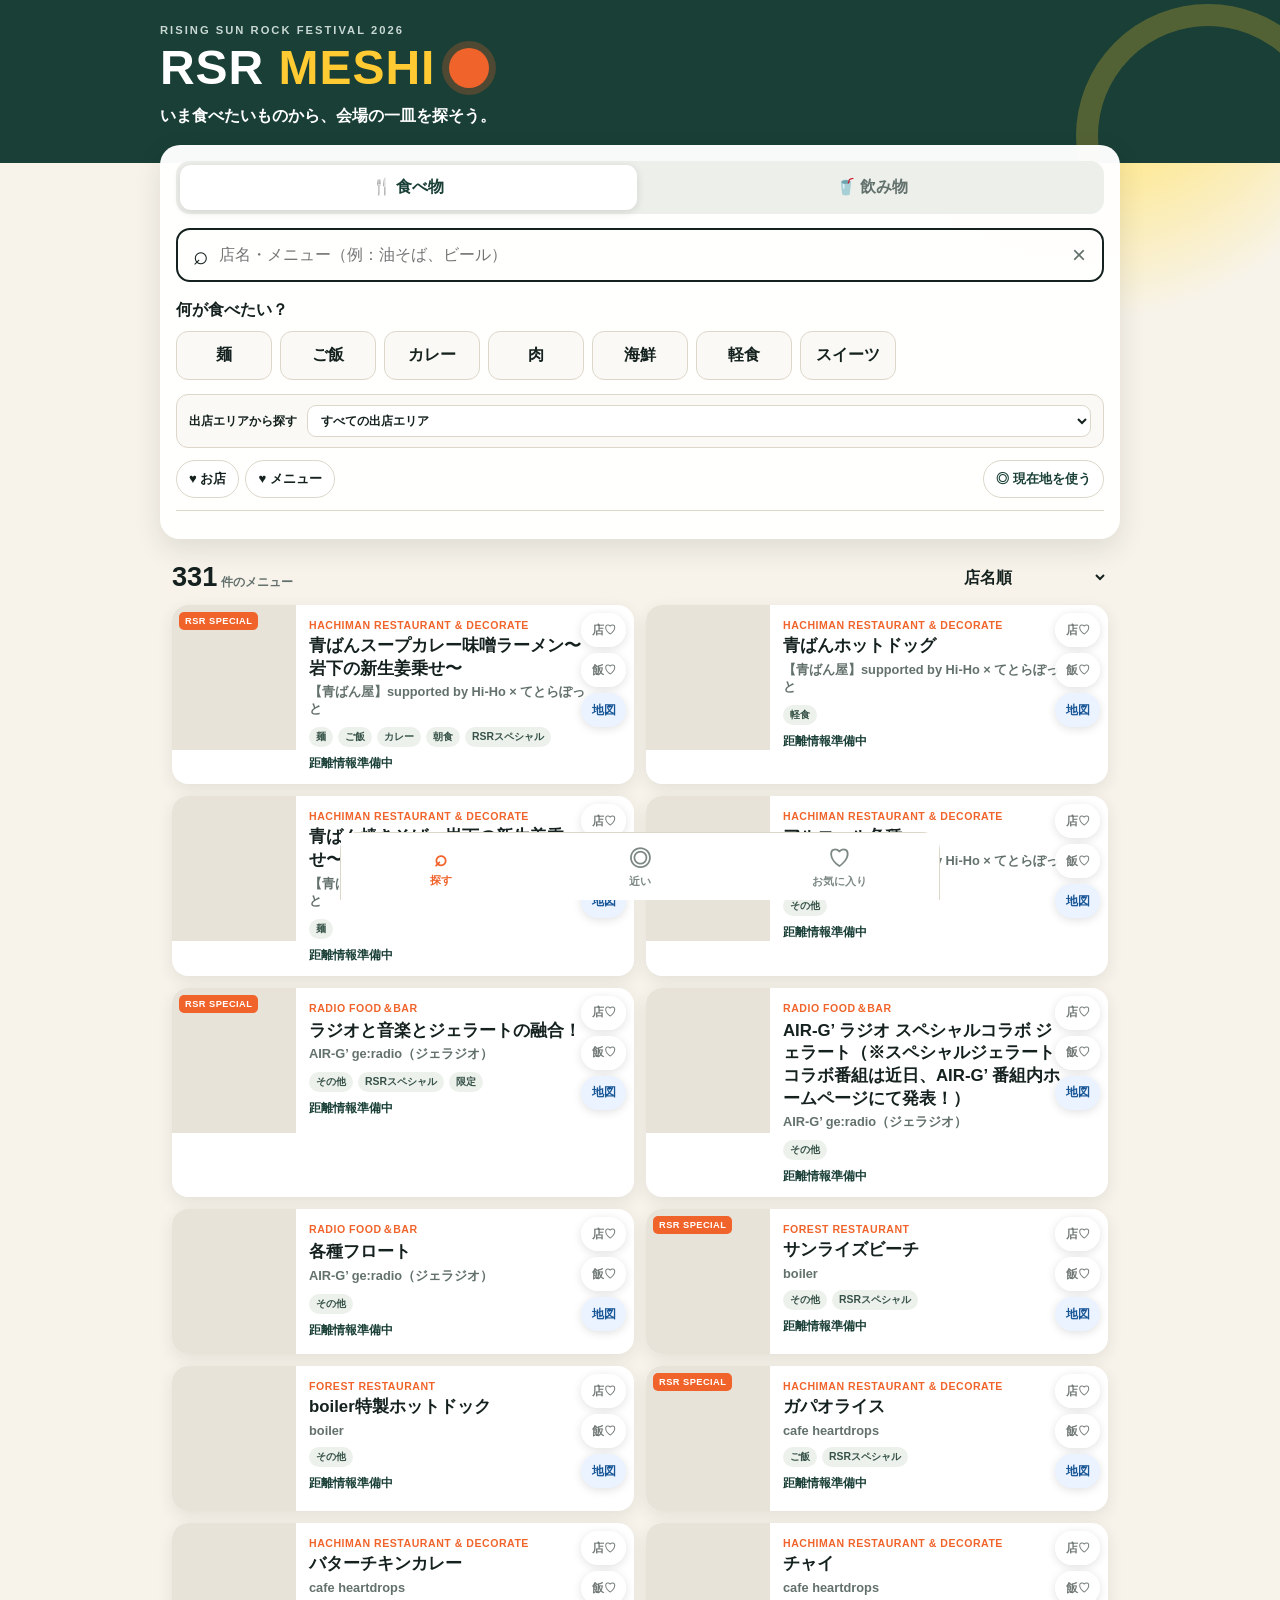
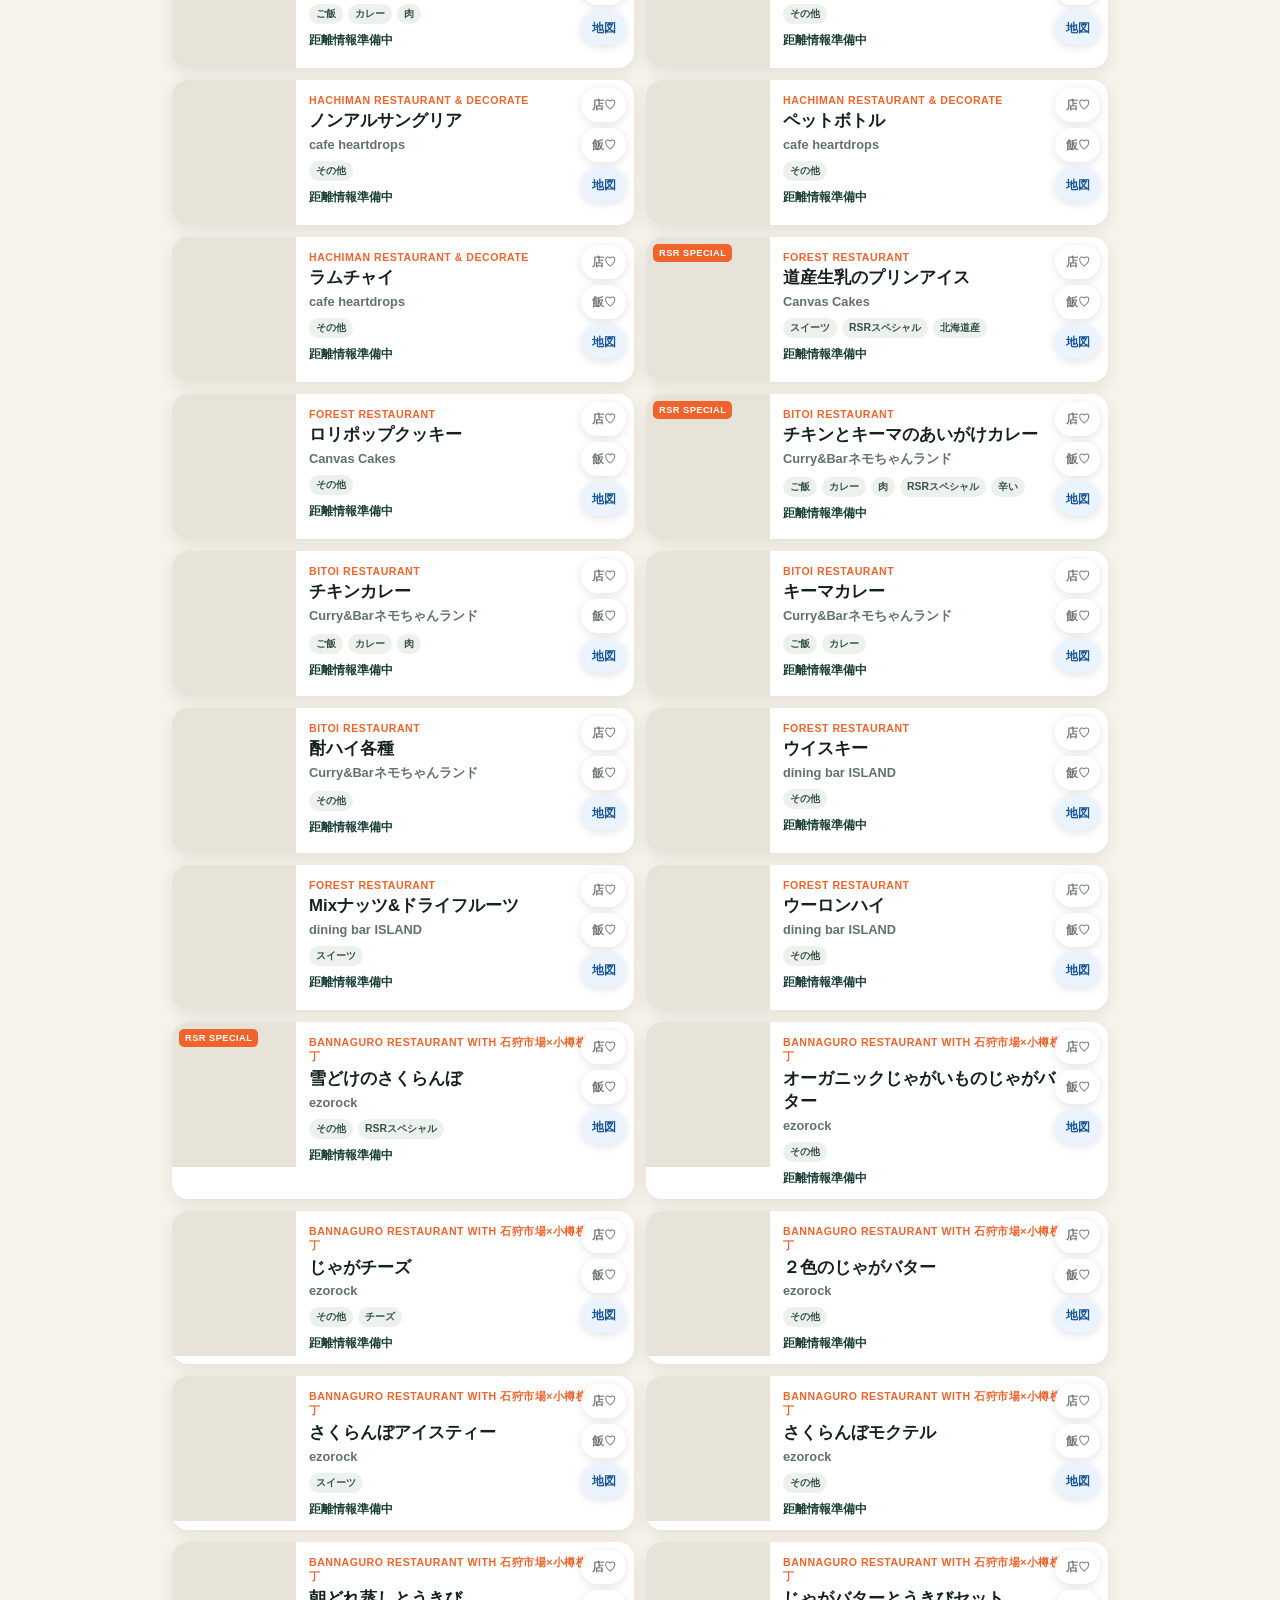
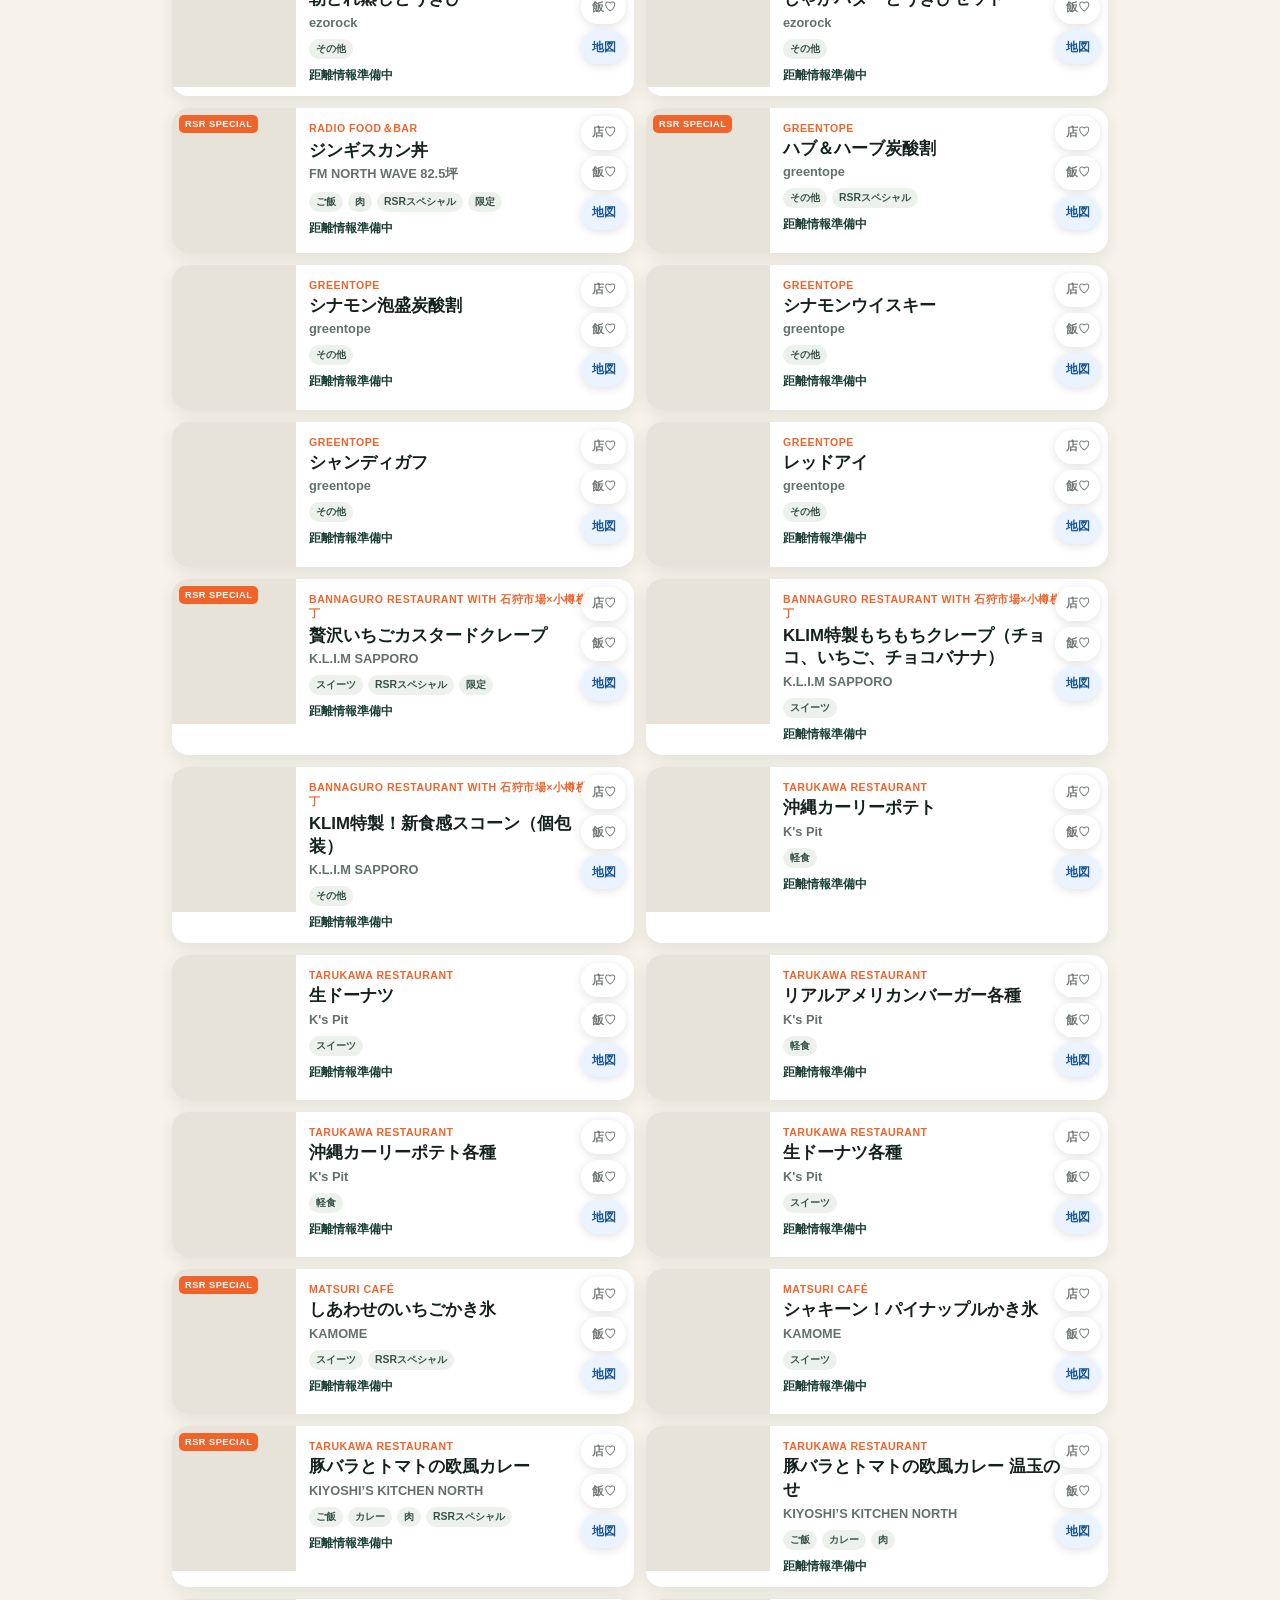
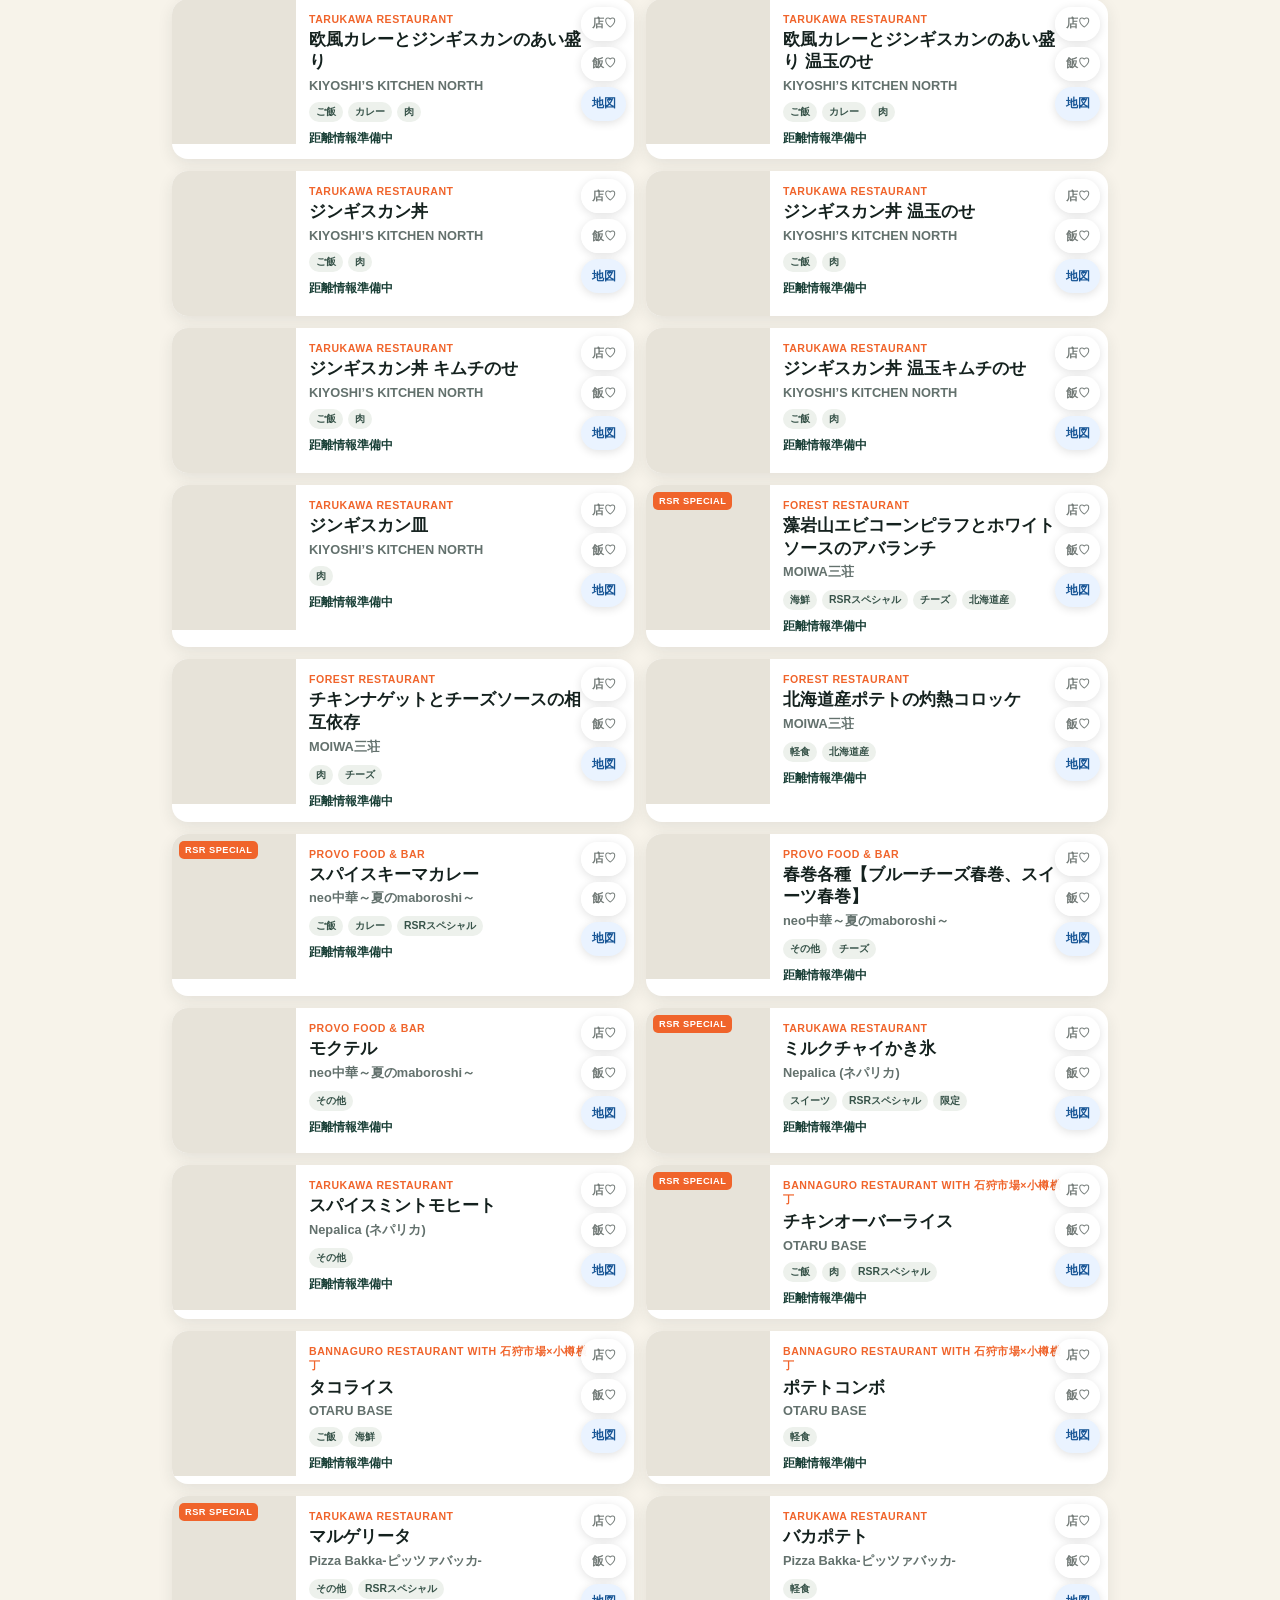
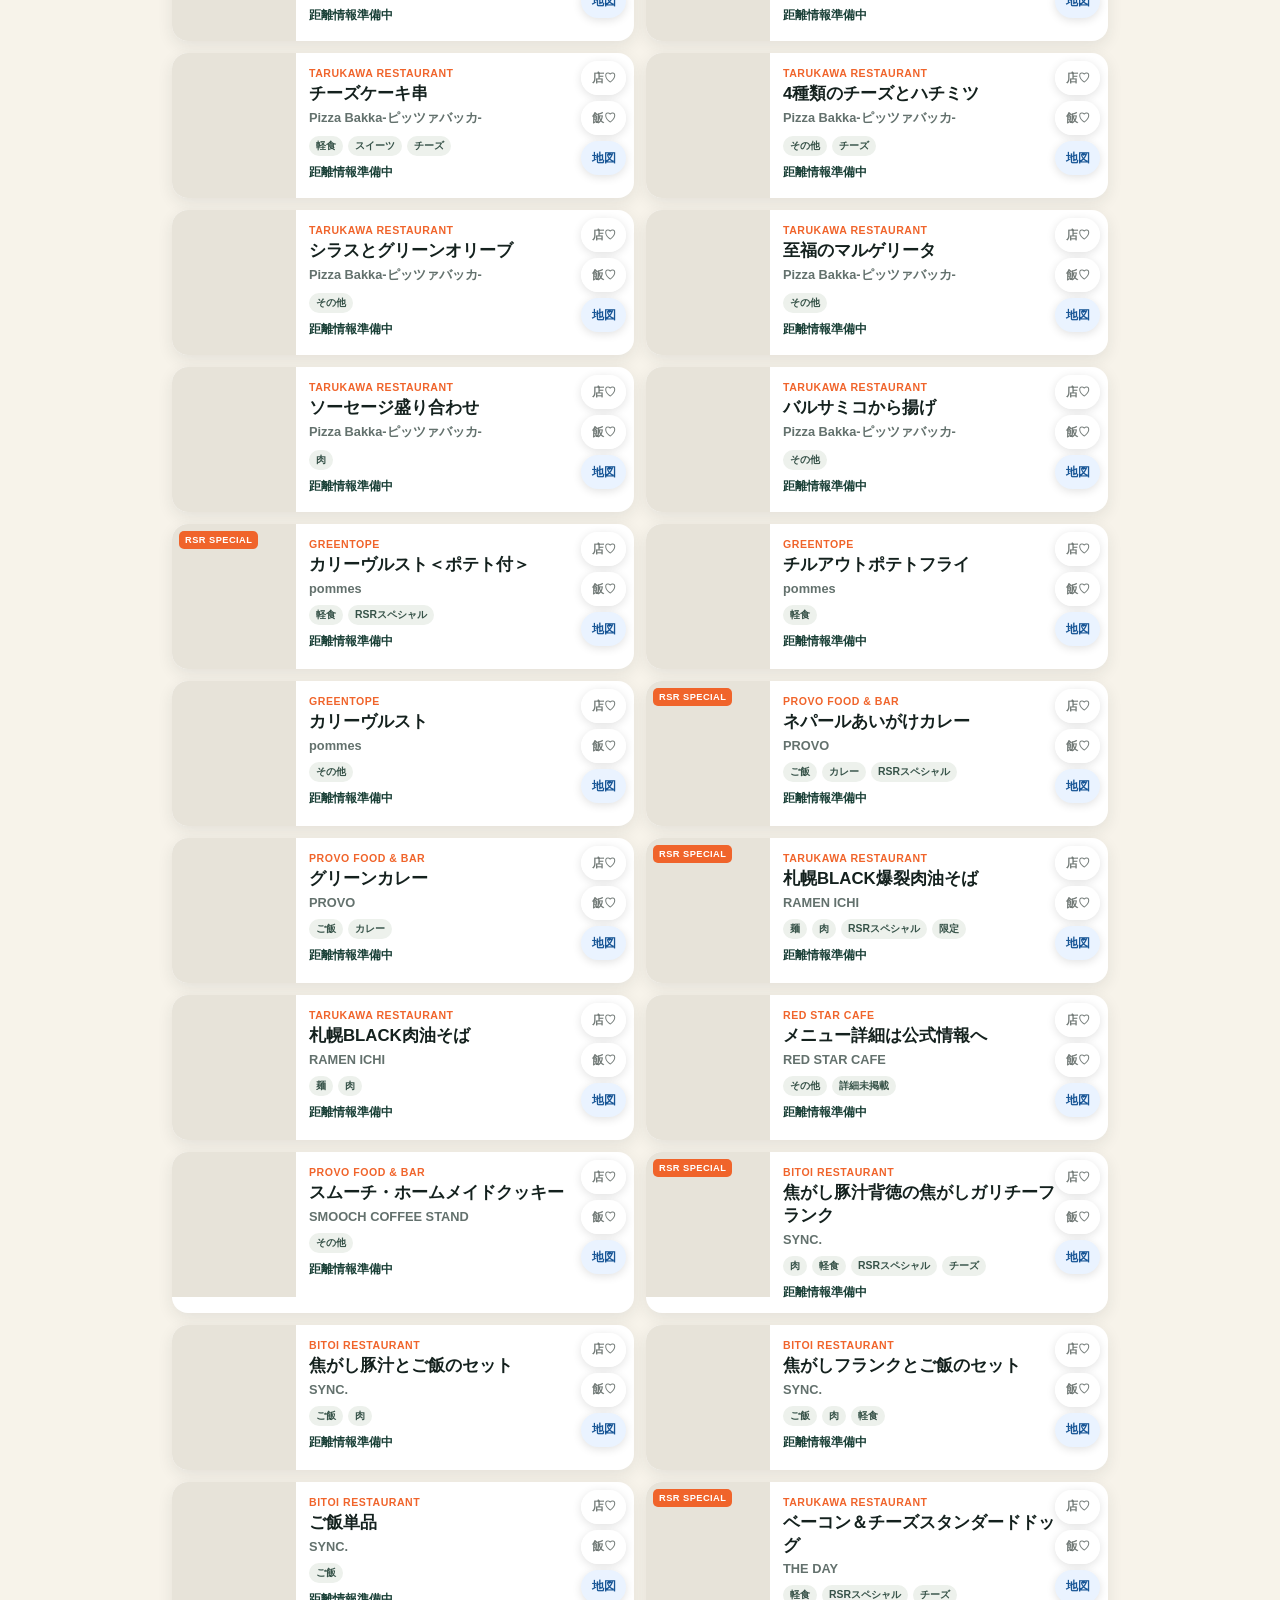
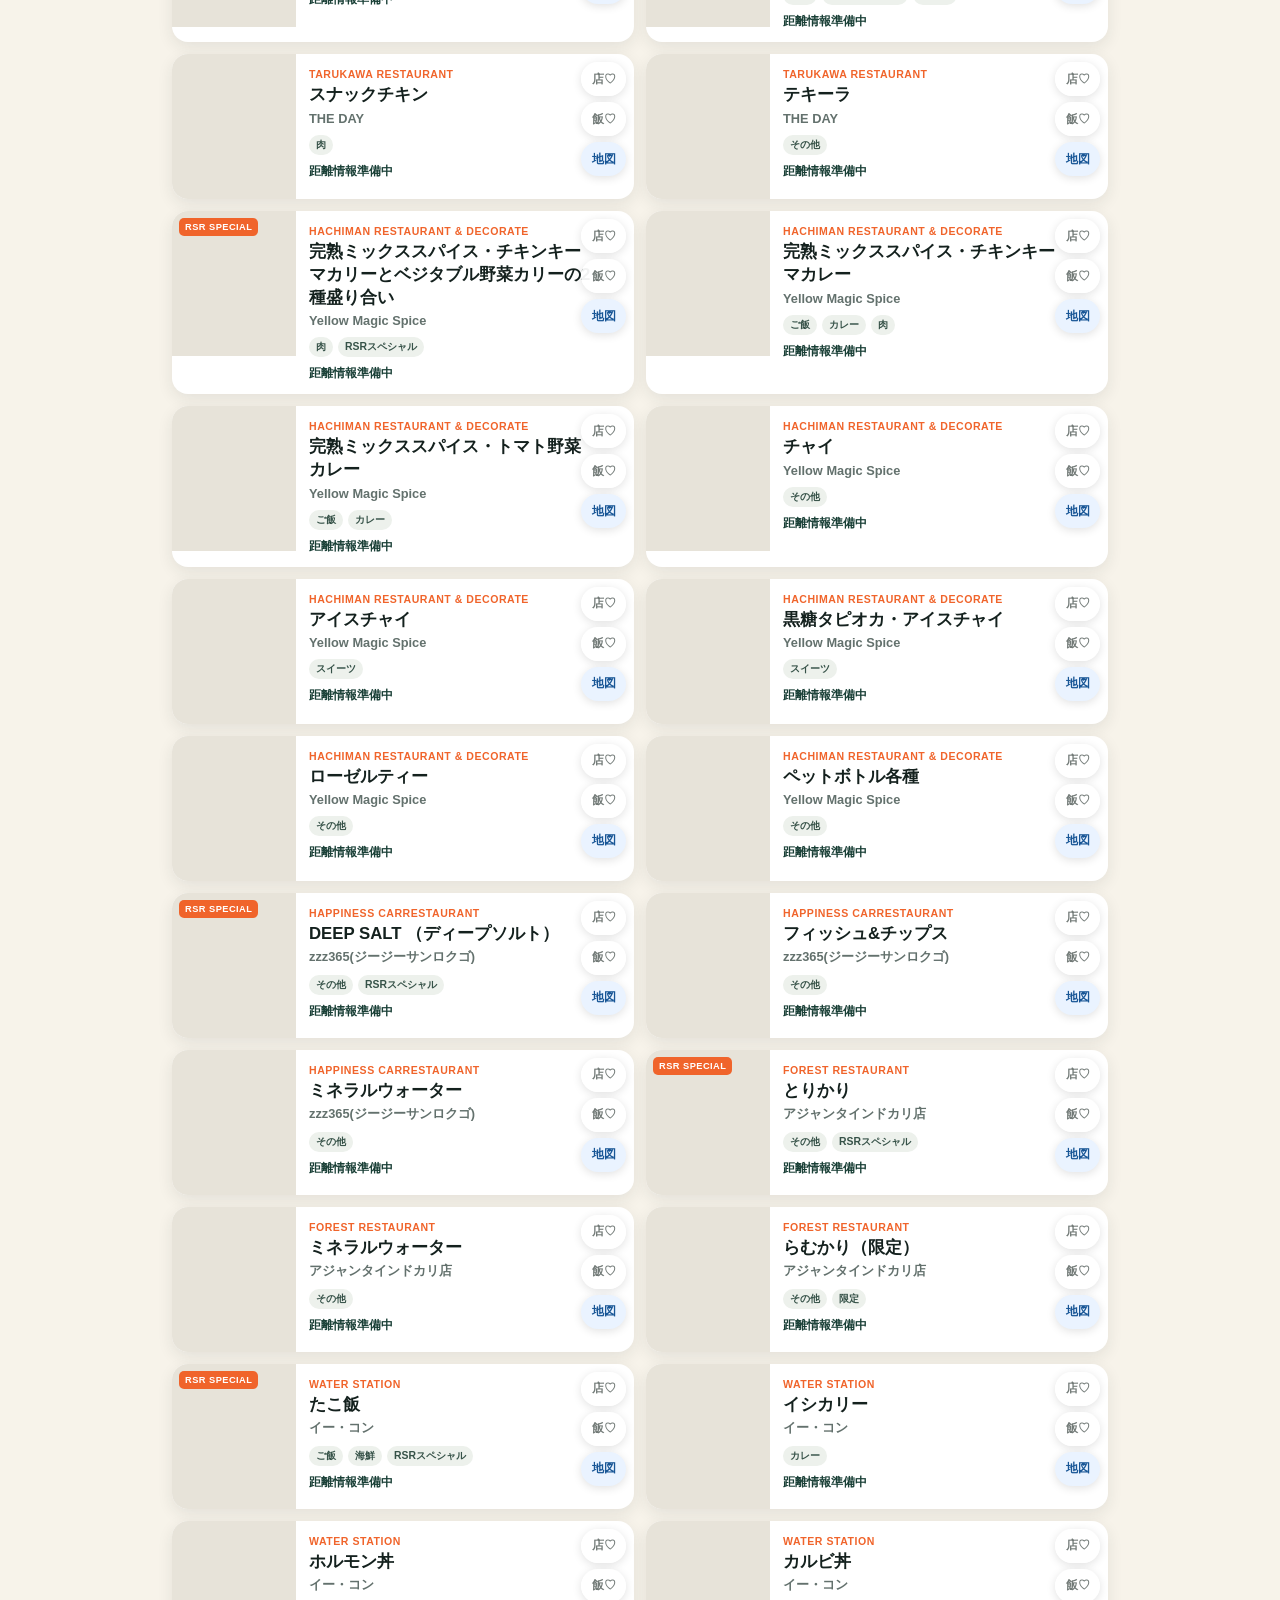
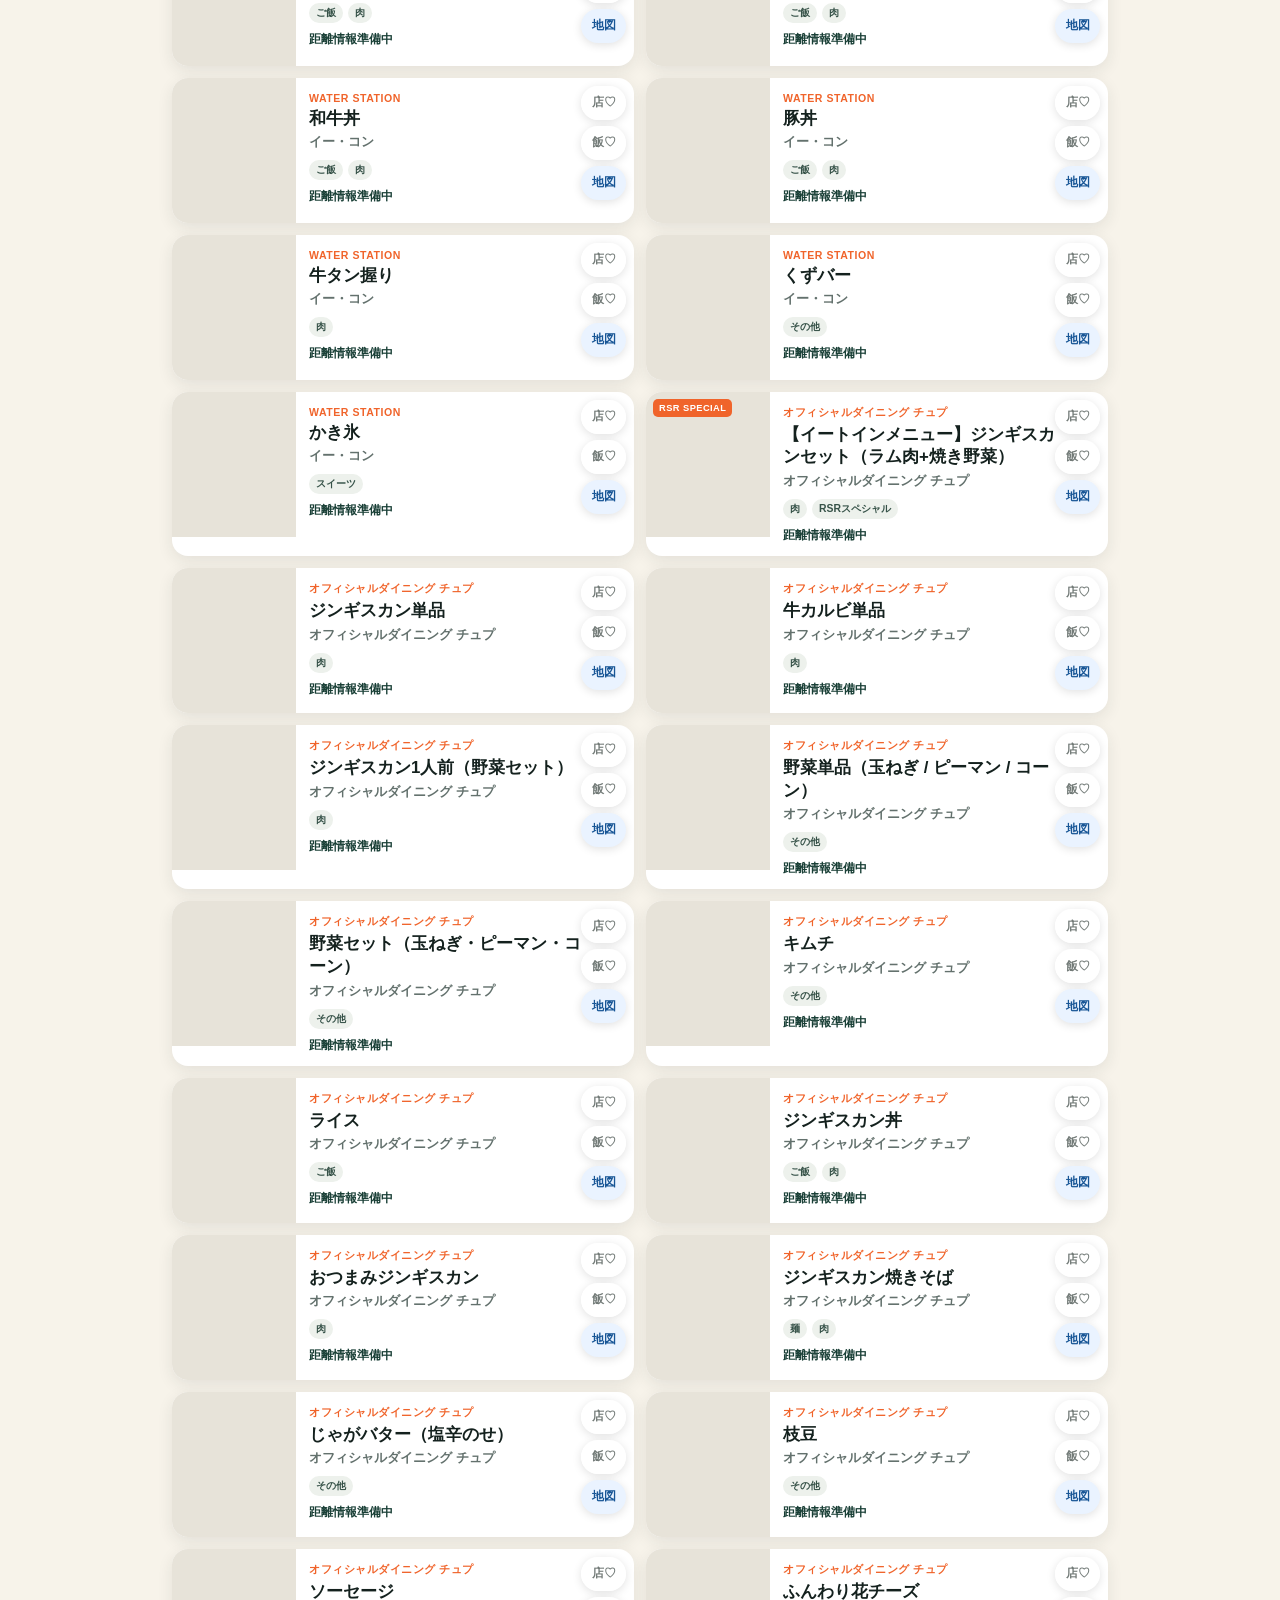
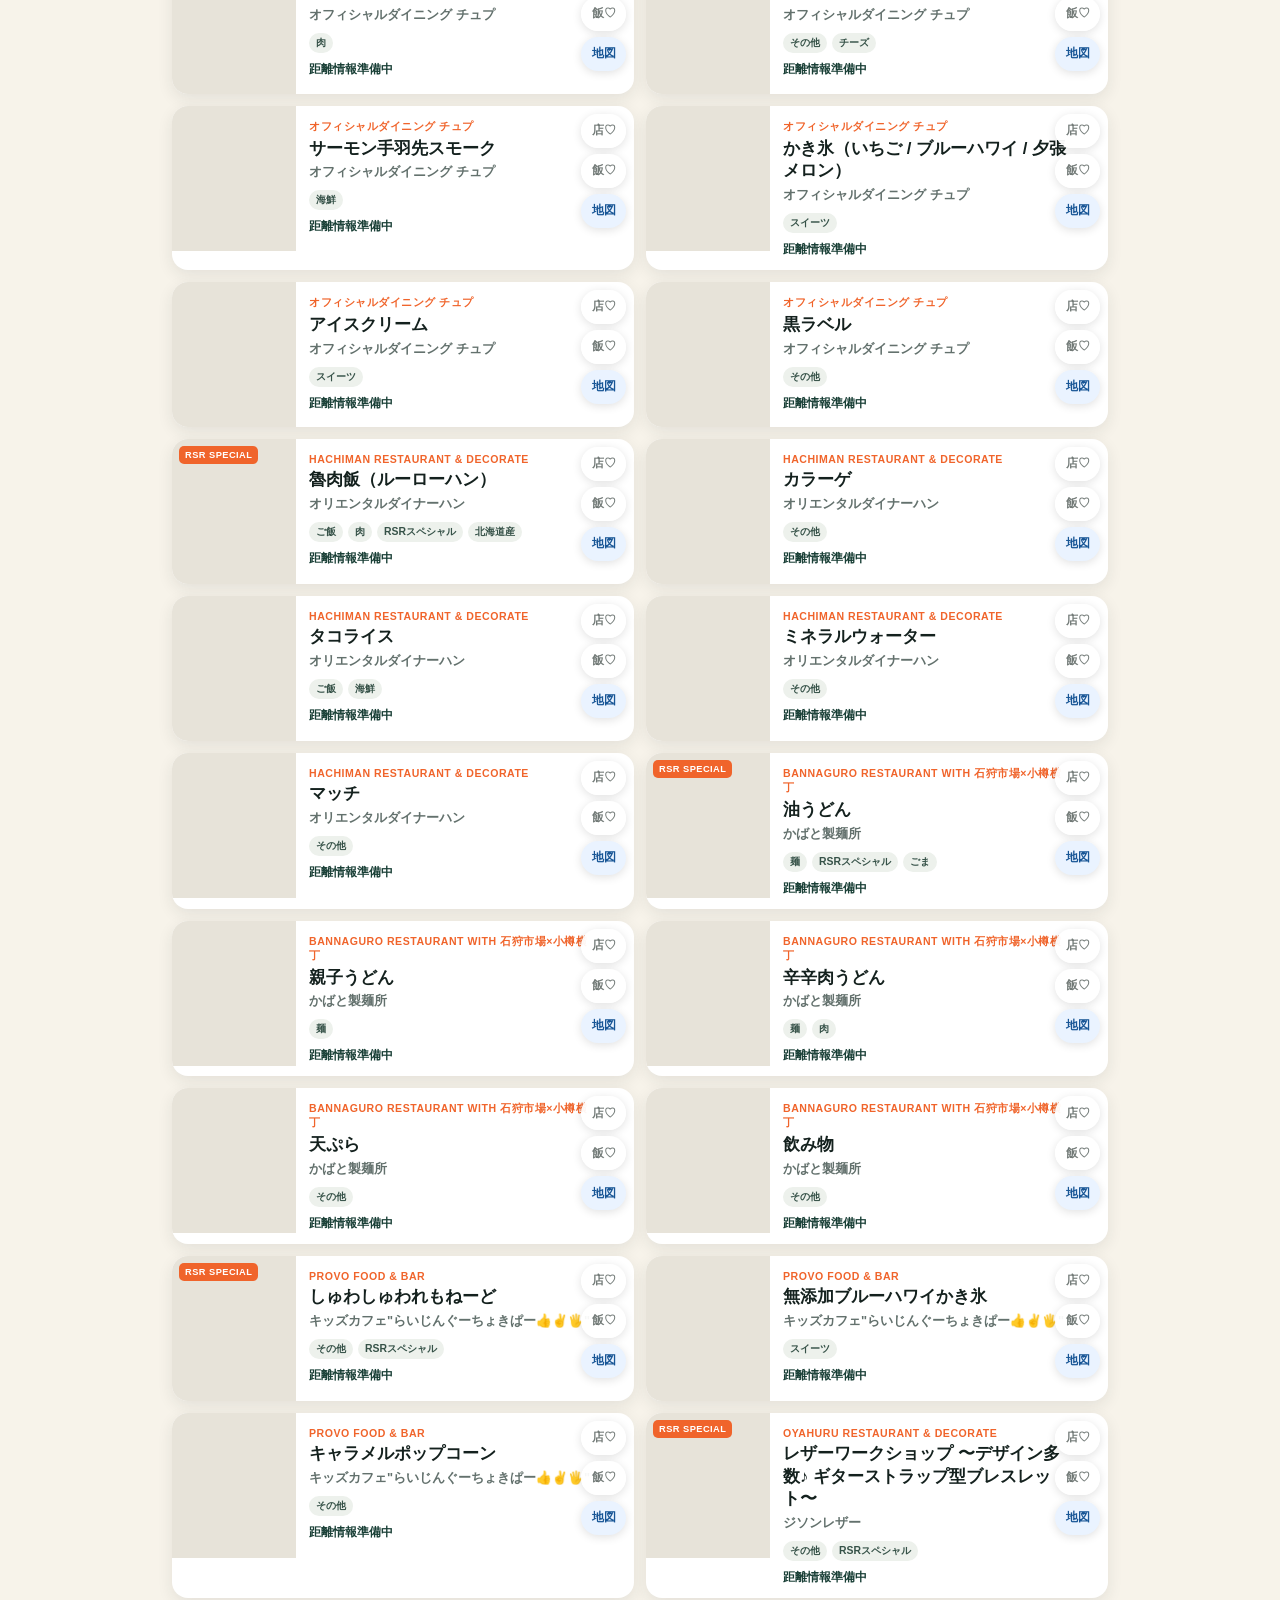
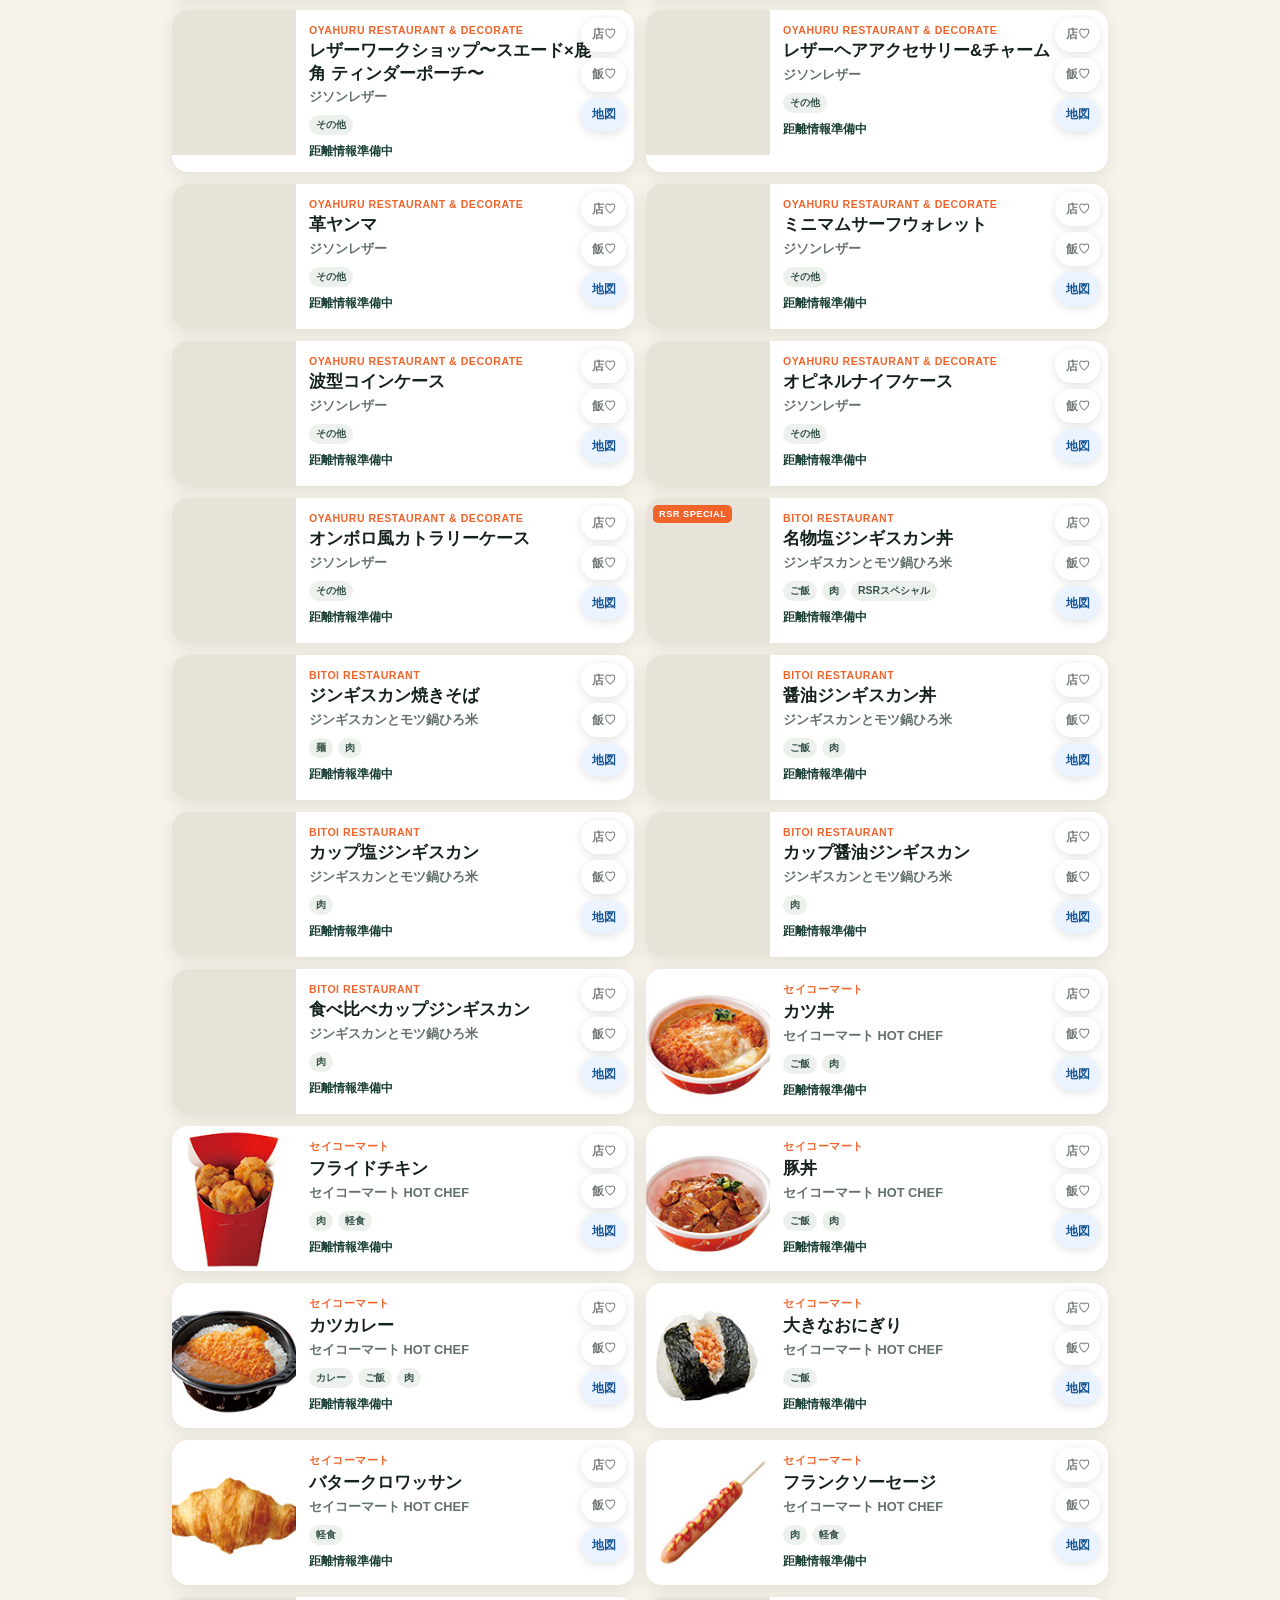
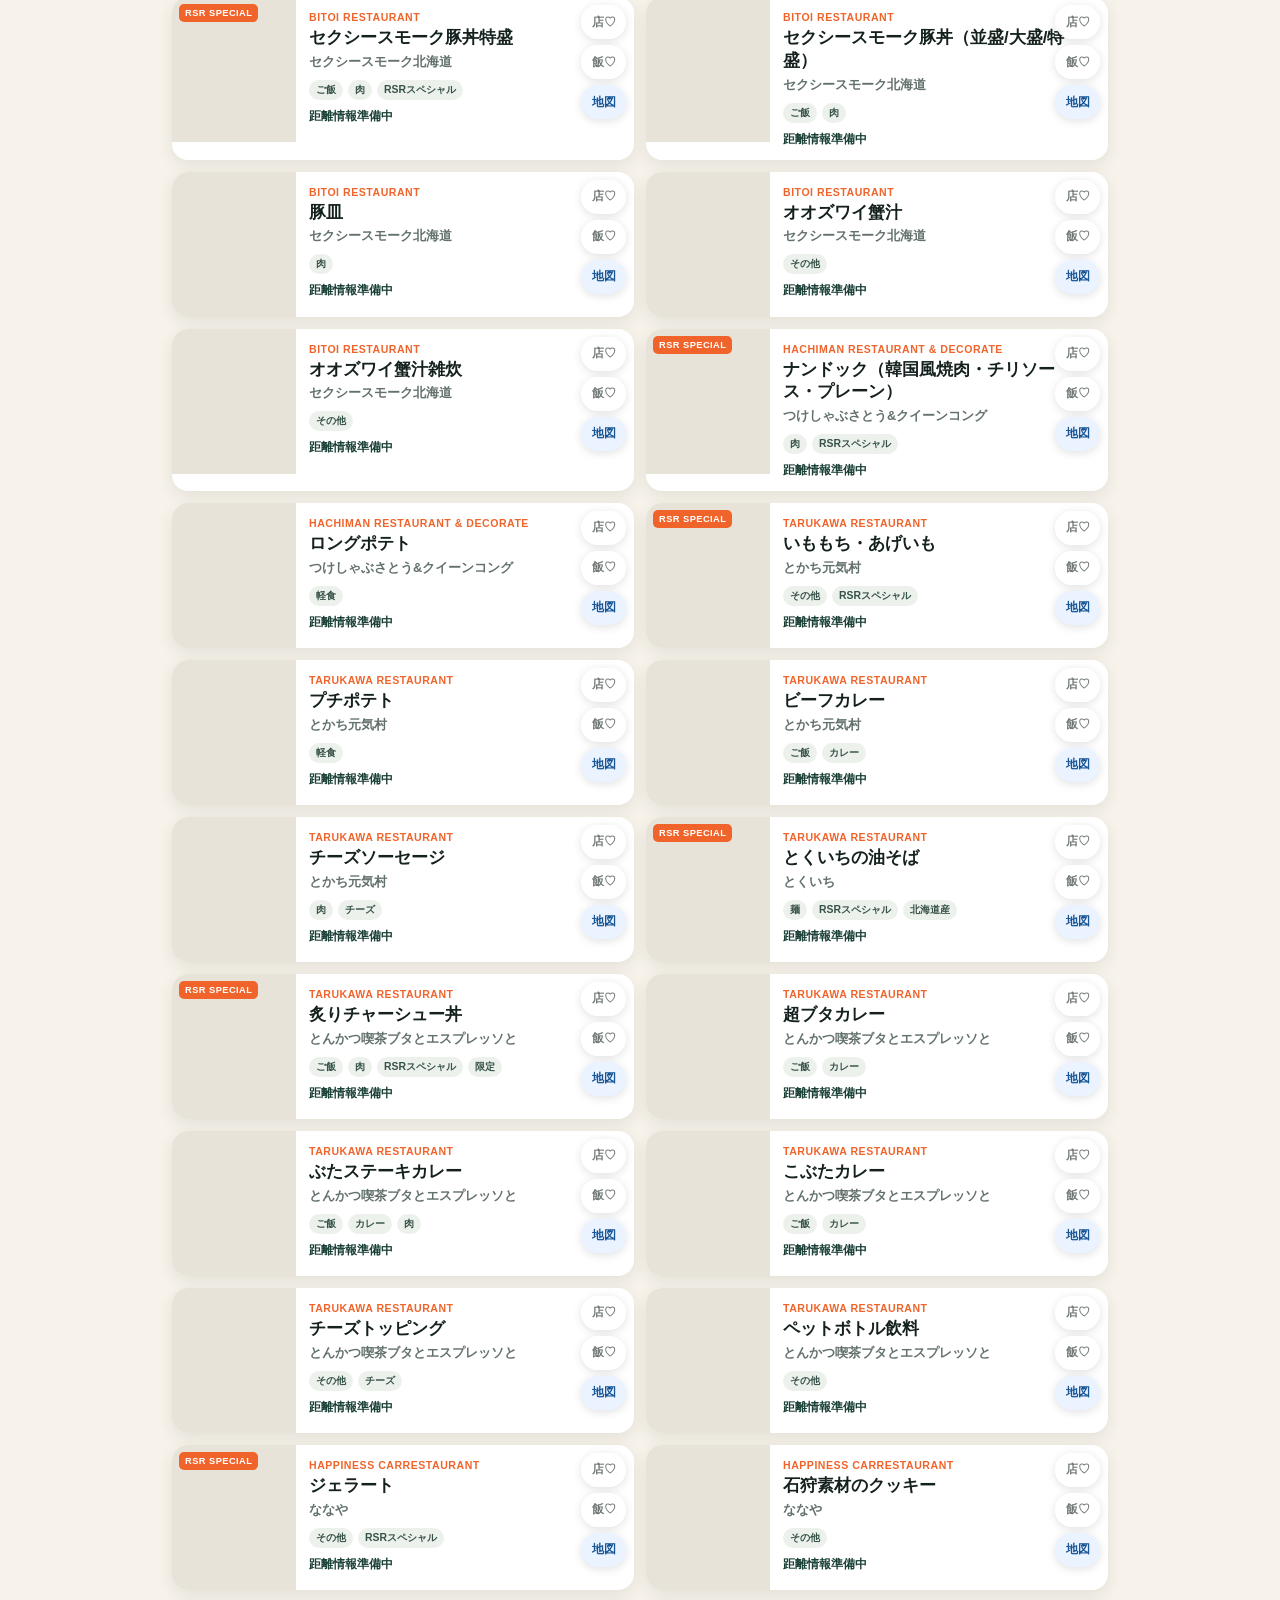
==== index.html @ 1abc82ac "Use Sapporo Classic image for Seicomart beer" ====
<!doctype html>
<html lang="ja">
<head>
  <meta charset="UTF-8">
  <meta name="viewport" content="width=device-width,initial-scale=1,viewport-fit=cover">
  <meta name="theme-color" content="#101c19">
  <meta name="description" content="RSR2026のフェス飯をメニューから素早く探せる非公式検索ツール">
  <title>RSR MESHI 2026｜フェス飯検索</title>
  <link rel="manifest" href="manifest.webmanifest">
  <link rel="preconnect" href="https://rsr.wess.co.jp">
  <link rel="stylesheet" href="assets/leaflet/leaflet.css">
  <link rel="stylesheet" href="styles.css?v=18">
</head>
<body>
  <header class="hero">
    <div class="eyebrow">RISING SUN ROCK FESTIVAL 2026</div>
    <div class="brand-row"><h1>RSR <span>MESHI</span></h1><div class="sun" aria-hidden="true"></div></div>
    <p>いま食べたいものから、会場の一皿を探そう。</p>
  </header>

  <main>
    <section class="search-panel" aria-label="検索条件">
      <div class="kind-tabs" role="tablist" aria-label="メニューの種類"><button id="food-tab" class="selected" type="button" role="tab">🍴 食べ物</button><button id="drink-tab" type="button" role="tab">🥤 飲み物</button></div>
      <label class="search-box">
        <span aria-hidden="true">⌕</span>
        <input id="search" type="search" aria-label="店名・メニューを検索" placeholder="店名・メニュー（例：油そば、ビール）" autocomplete="off">
        <button id="clear-search" class="icon-button" type="button" aria-label="検索語を消す">×</button>
      </label>
      <h2>何が食べたい？</h2>
      <div id="categories" class="category-grid" aria-label="カテゴリー"></div>
      <label class="area-filter"><span>出店エリアから探す</span><select id="area-filter" aria-label="出店エリア"><option value="">すべての出店エリア</option></select></label>
      <div class="filter-row">
        <div class="favorite-filters">
          <label class="switch"><input id="shop-favorites-only" type="checkbox"><span>♥ お店</span></label>
          <label class="switch"><input id="menu-favorites-only" type="checkbox"><span>♥ メニュー</span></label>
        </div>
        <button id="locate" class="secondary" type="button">◎ 現在地を使う</button>
      </div>
      <div id="nearest-area" class="nearest-area" hidden><div><small>現在地から一番近い出店エリア</small><b id="nearest-area-name"></b><span id="nearest-area-distance"></span></div><button id="select-nearest-area" type="button">このエリアのお店を見る</button></div>
      <div id="subfilters" class="subfilters" hidden></div>
    </section>

    <section class="results" aria-live="polite">
      <div class="results-head">
        <div><span id="result-count">—</span><small> 件のメニュー</small></div>
        <select id="sort" aria-label="並び順"><option value="name">店名順</option><option value="distance">現在地から近い順</option></select>
      </div>
      <div id="status" class="status">データを読み込んでいます…</div>
      <div id="cards" class="cards"></div>
    </section>
  </main>

  <nav class="bottom-nav" aria-label="メインナビゲーション">
    <button data-action="search" class="active"><b>⌕</b><span>探す</span></button>
    <button data-action="near"><b>◎</b><span>近い</span></button>
    <button data-action="favorites"><b>♡</b><span>お気に入り</span></button>
  </nav>

  <dialog id="detail"><div id="detail-content"></div></dialog>
  <dialog id="map-dialog" class="map-dialog">
    <button class="map-close" type="button" aria-label="地図を閉じる">×</button>
    <div class="map-heading"><b id="map-shop-name"></b><span id="map-area-name"></span></div>
    <div id="shop-map" aria-label="店舗と現在地の地図"></div>
    <div class="map-legend"><span><i class="place-dot"></i>出店エリア</span><span><i class="you-dot"></i>現在地</span><span><i class="route-dot"></i>最短経路</span></div>
    <button id="map-locate" class="map-locate" type="button">◎ 現在地も表示</button>
    <button id="map-route" class="map-route" type="button" hidden>↗ 黄色い通路で最短経路を表示</button><div id="route-status" class="route-status" hidden></div>
    <p>経路は公式会場図の黄色い通路を画像解析した概算です。GPS誤差があります。現地の案内、規制、混雑、通行止めを優先してください。</p>
  </dialog>
  <template id="card-template">
    <article class="card">
      <button class="card-main" type="button">
        <div class="photo-wrap"><img class="photo" alt="" loading="lazy"><span class="special">RSR SPECIAL</span></div>
        <div class="card-body"><div class="area"></div><h3 class="menu-name"></h3><div class="shop-name"></div><div class="chips"></div><div class="distance"></div></div>
      </button>
      <div class="card-favorites">
        <button class="shop-favorite" type="button" aria-label="お店をお気に入りに追加">店♡</button>
        <button class="menu-favorite" type="button" aria-label="メニューをお気に入りに追加">飯♡</button>
        <button class="map-direct" type="button" aria-label="お店の場所を地図で見る">地図</button>
      </div>
    </article>
  </template>
  <script src="assets/leaflet/leaflet.js"></script>
  <script src="app.js?v=18" defer></script>
</body>
</html>
---- assets/leaflet/leaflet.css ----
/* required styles */

.leaflet-pane,
.leaflet-tile,
.leaflet-marker-icon,
.leaflet-marker-shadow,
.leaflet-tile-container,
.leaflet-pane > svg,
.leaflet-pane > canvas,
.leaflet-zoom-box,
.leaflet-image-layer,
.leaflet-layer {
	position: absolute;
	left: 0;
	top: 0;
	}
.leaflet-container {
	overflow: hidden;
	}
.leaflet-tile,
.leaflet-marker-icon,
.leaflet-marker-shadow {
	-webkit-user-select: none;
	   -moz-user-select: none;
	        user-select: none;
	  -webkit-user-drag: none;
	}
/* Prevents IE11 from highlighting tiles in blue */
.leaflet-tile::selection {
	background: transparent;
}
/* Safari renders non-retina tile on retina better with this, but Chrome is worse */
.leaflet-safari .leaflet-tile {
	image-rendering: -webkit-optimize-contrast;
	}
/* hack that prevents hw layers "stretching" when loading new tiles */
.leaflet-safari .leaflet-tile-container {
	width: 1600px;
	height: 1600px;
	-webkit-transform-origin: 0 0;
	}
.leaflet-marker-icon,
.leaflet-marker-shadow {
	display: block;
	}
/* .leaflet-container svg: reset svg max-width decleration shipped in Joomla! (joomla.org) 3.x */
/* .leaflet-container img: map is broken in FF if you have max-width: 100% on tiles */
.leaflet-container .leaflet-overlay-pane svg {
	max-width: none !important;
	max-height: none !important;
	}
.leaflet-container .leaflet-marker-pane img,
.leaflet-container .leaflet-shadow-pane img,
.leaflet-container .leaflet-tile-pane img,
.leaflet-container img.leaflet-image-layer,
.leaflet-container .leaflet-tile {
	max-width: none !important;
	max-height: none !important;
	width: auto;
	padding: 0;
	}

.leaflet-container img.leaflet-tile {
	/* See: https://bugs.chromium.org/p/chromium/issues/detail?id=600120 */
	mix-blend-mode: plus-lighter;
}

.leaflet-container.leaflet-touch-zoom {
	-ms-touch-action: pan-x pan-y;
	touch-action: pan-x pan-y;
	}
.leaflet-container.leaflet-touch-drag {
	-ms-touch-action: pinch-zoom;
	/* Fallback for FF which doesn't support pinch-zoom */
	touch-action: none;
	touch-action: pinch-zoom;
}
.leaflet-container.leaflet-touch-drag.leaflet-touch-zoom {
	-ms-touch-action: none;
	touch-action: none;
}
.leaflet-container {
	-webkit-tap-highlight-color: transparent;
}
.leaflet-container a {
	-webkit-tap-highlight-color: rgba(51, 181, 229, 0.4);
}
.leaflet-tile {
	filter: inherit;
	visibility: hidden;
	}
.leaflet-tile-loaded {
	visibility: inherit;
	}
.leaflet-zoom-box {
	width: 0;
	height: 0;
	-moz-box-sizing: border-box;
	     box-sizing: border-box;
	z-index: 800;
	}
/* workaround for https://bugzilla.mozilla.org/show_bug.cgi?id=888319 */
.leaflet-overlay-pane svg {
	-moz-user-select: none;
	}

.leaflet-pane         { z-index: 400; }

.leaflet-tile-pane    { z-index: 200; }
.leaflet-overlay-pane { z-index: 400; }
.leaflet-shadow-pane  { z-index: 500; }
.leaflet-marker-pane  { z-index: 600; }
.leaflet-tooltip-pane   { z-index: 650; }
.leaflet-popup-pane   { z-index: 700; }

.leaflet-map-pane canvas { z-index: 100; }
.leaflet-map-pane svg    { z-index: 200; }

.leaflet-vml-shape {
	width: 1px;
	height: 1px;
	}
.lvml {
	behavior: url(#default#VML);
	display: inline-block;
	position: absolute;
	}


/* control positioning */

.leaflet-control {
	position: relative;
	z-index: 800;
	pointer-events: visiblePainted; /* IE 9-10 doesn't have auto */
	pointer-events: auto;
	}
.leaflet-top,
.leaflet-bottom {
	position: absolute;
	z-index: 1000;
	pointer-events: none;
	}
.leaflet-top {
	top: 0;
	}
.leaflet-right {
	right: 0;
	}
.leaflet-bottom {
	bottom: 0;
	}
.leaflet-left {
	left: 0;
	}
.leaflet-control {
	float: left;
	clear: both;
	}
.leaflet-right .leaflet-control {
	float: right;
	}
.leaflet-top .leaflet-control {
	margin-top: 10px;
	}
.leaflet-bottom .leaflet-control {
	margin-bottom: 10px;
	}
.leaflet-left .leaflet-control {
	margin-left: 10px;
	}
.leaflet-right .leaflet-control {
	margin-right: 10px;
	}


/* zoom and fade animations */

.leaflet-fade-anim .leaflet-popup {
	opacity: 0;
	-webkit-transition: opacity 0.2s linear;
	   -moz-transition: opacity 0.2s linear;
	        transition: opacity 0.2s linear;
	}
.leaflet-fade-anim .leaflet-map-pane .leaflet-popup {
	opacity: 1;
	}
.leaflet-zoom-animated {
	-webkit-transform-origin: 0 0;
	    -ms-transform-origin: 0 0;
	        transform-origin: 0 0;
	}
svg.leaflet-zoom-animated {
	will-change: transform;
}

.leaflet-zoom-anim .leaflet-zoom-animated {
	-webkit-transition: -webkit-transform 0.25s cubic-bezier(0,0,0.25,1);
	   -moz-transition:    -moz-transform 0.25s cubic-bezier(0,0,0.25,1);
	        transition:         transform 0.25s cubic-bezier(0,0,0.25,1);
	}
.leaflet-zoom-anim .leaflet-tile,
.leaflet-pan-anim .leaflet-tile {
	-webkit-transition: none;
	   -moz-transition: none;
	        transition: none;
	}

.leaflet-zoom-anim .leaflet-zoom-hide {
	visibility: hidden;
	}


/* cursors */

.leaflet-interactive {
	cursor: pointer;
	}
.leaflet-grab {
	cursor: -webkit-grab;
	cursor:    -moz-grab;
	cursor:         grab;
	}
.leaflet-crosshair,
.leaflet-crosshair .leaflet-interactive {
	cursor: crosshair;
	}
.leaflet-popup-pane,
.leaflet-control {
	cursor: auto;
	}
.leaflet-dragging .leaflet-grab,
.leaflet-dragging .leaflet-grab .leaflet-interactive,
.leaflet-dragging .leaflet-marker-draggable {
	cursor: move;
	cursor: -webkit-grabbing;
	cursor:    -moz-grabbing;
	cursor:         grabbing;
	}

/* marker & overlays interactivity */
.leaflet-marker-icon,
.leaflet-marker-shadow,
.leaflet-image-layer,
.leaflet-pane > svg path,
.leaflet-tile-container {
	pointer-events: none;
	}

.leaflet-marker-icon.leaflet-interactive,
.leaflet-image-layer.leaflet-interactive,
.leaflet-pane > svg path.leaflet-interactive,
svg.leaflet-image-layer.leaflet-interactive path {
	pointer-events: visiblePainted; /* IE 9-10 doesn't have auto */
	pointer-events: auto;
	}

/* visual tweaks */

.leaflet-container {
	background: #ddd;
	outline-offset: 1px;
	}
.leaflet-container a {
	color: #0078A8;
	}
.leaflet-zoom-box {
	border: 2px dotted #38f;
	background: rgba(255,255,255,0.5);
	}


/* general typography */
.leaflet-container {
	font-family: "Helvetica Neue", Arial, Helvetica, sans-serif;
	font-size: 12px;
	font-size: 0.75rem;
	line-height: 1.5;
	}


/* general toolbar styles */

.leaflet-bar {
	box-shadow: 0 1px 5px rgba(0,0,0,0.65);
	border-radius: 4px;
	}
.leaflet-bar a {
	background-color: #fff;
	border-bottom: 1px solid #ccc;
	width: 26px;
	height: 26px;
	line-height: 26px;
	display: block;
	text-align: center;
	text-decoration: none;
	color: black;
	}
.leaflet-bar a,
.leaflet-control-layers-toggle {
	background-position: 50% 50%;
	background-repeat: no-repeat;
	display: block;
	}
.leaflet-bar a:hover,
.leaflet-bar a:focus {
	background-color: #f4f4f4;
	}
.leaflet-bar a:first-child {
	border-top-left-radius: 4px;
	border-top-right-radius: 4px;
	}
.leaflet-bar a:last-child {
	border-bottom-left-radius: 4px;
	border-bottom-right-radius: 4px;
	border-bottom: none;
	}
.leaflet-bar a.leaflet-disabled {
	cursor: default;
	background-color: #f4f4f4;
	color: #bbb;
	}

.leaflet-touch .leaflet-bar a {
	width: 30px;
	height: 30px;
	line-height: 30px;
	}
.leaflet-touch .leaflet-bar a:first-child {
	border-top-left-radius: 2px;
	border-top-right-radius: 2px;
	}
.leaflet-touch .leaflet-bar a:last-child {
	border-bottom-left-radius: 2px;
	border-bottom-right-radius: 2px;
	}

/* zoom control */

.leaflet-control-zoom-in,
.leaflet-control-zoom-out {
	font: bold 18px 'Lucida Console', Monaco, monospace;
	text-indent: 1px;
	}

.leaflet-touch .leaflet-control-zoom-in, .leaflet-touch .leaflet-control-zoom-out  {
	font-size: 22px;
	}


/* layers control */

.leaflet-control-layers {
	box-shadow: 0 1px 5px rgba(0,0,0,0.4);
	background: #fff;
	border-radius: 5px;
	}
.leaflet-control-layers-toggle {
	background-image: url(images/layers.png);
	width: 36px;
	height: 36px;
	}
.leaflet-retina .leaflet-control-layers-toggle {
	background-image: url(images/layers-2x.png);
	background-size: 26px 26px;
	}
.leaflet-touch .leaflet-control-layers-toggle {
	width: 44px;
	height: 44px;
	}
.leaflet-control-layers .leaflet-control-layers-list,
.leaflet-control-layers-expanded .leaflet-control-layers-toggle {
	display: none;
	}
.leaflet-control-layers-expanded .leaflet-control-layers-list {
	display: block;
	position: relative;
	}
.leaflet-control-layers-expanded {
	padding: 6px 10px 6px 6px;
	color: #333;
	background: #fff;
	}
.leaflet-control-layers-scrollbar {
	overflow-y: scroll;
	overflow-x: hidden;
	padding-right: 5px;
	}
.leaflet-control-layers-selector {
	margin-top: 2px;
	position: relative;
	top: 1px;
	}
.leaflet-control-layers label {
	display: block;
	font-size: 13px;
	font-size: 1.08333em;
	}
.leaflet-control-layers-separator {
	height: 0;
	border-top: 1px solid #ddd;
	margin: 5px -10px 5px -6px;
	}

/* Default icon URLs */
.leaflet-default-icon-path { /* used only in path-guessing heuristic, see L.Icon.Default */
	background-image: url(images/marker-icon.png);
	}


/* attribution and scale controls */

.leaflet-container .leaflet-control-attribution {
	background: #fff;
	background: rgba(255, 255, 255, 0.8);
	margin: 0;
	}
.leaflet-control-attribution,
.leaflet-control-scale-line {
	padding: 0 5px;
	color: #333;
	line-height: 1.4;
	}
.leaflet-control-attribution a {
	text-decoration: none;
	}
.leaflet-control-attribution a:hover,
.leaflet-control-attribution a:focus {
	text-decoration: underline;
	}
.leaflet-attribution-flag {
	display: inline !important;
	vertical-align: baseline !important;
	width: 1em;
	height: 0.6669em;
	}
.leaflet-left .leaflet-control-scale {
	margin-left: 5px;
	}
.leaflet-bottom .leaflet-control-scale {
	margin-bottom: 5px;
	}
.leaflet-control-scale-line {
	border: 2px solid #777;
	border-top: none;
	line-height: 1.1;
	padding: 2px 5px 1px;
	white-space: nowrap;
	-moz-box-sizing: border-box;
	     box-sizing: border-box;
	background: rgba(255, 255, 255, 0.8);
	text-shadow: 1px 1px #fff;
	}
.leaflet-control-scale-line:not(:first-child) {
	border-top: 2px solid #777;
	border-bottom: none;
	margin-top: -2px;
	}
.leaflet-control-scale-line:not(:first-child):not(:last-child) {
	border-bottom: 2px solid #777;
	}

.leaflet-touch .leaflet-control-attribution,
.leaflet-touch .leaflet-control-layers,
.leaflet-touch .leaflet-bar {
	box-shadow: none;
	}
.leaflet-touch .leaflet-control-layers,
.leaflet-touch .leaflet-bar {
	border: 2px solid rgba(0,0,0,0.2);
	background-clip: padding-box;
	}


/* popup */

.leaflet-popup {
	position: absolute;
	text-align: center;
	margin-bottom: 20px;
	}
.leaflet-popup-content-wrapper {
	padding: 1px;
	text-align: left;
	border-radius: 12px;
	}
.leaflet-popup-content {
	margin: 13px 24px 13px 20px;
	line-height: 1.3;
	font-size: 13px;
	font-size: 1.08333em;
	min-height: 1px;
	}
.leaflet-popup-content p {
	margin: 17px 0;
	margin: 1.3em 0;
	}
.leaflet-popup-tip-container {
	width: 40px;
	height: 20px;
	position: absolute;
	left: 50%;
	margin-top: -1px;
	margin-left: -20px;
	overflow: hidden;
	pointer-events: none;
	}
.leaflet-popup-tip {
	width: 17px;
	height: 17px;
	padding: 1px;

	margin: -10px auto 0;
	pointer-events: auto;

	-webkit-transform: rotate(45deg);
	   -moz-transform: rotate(45deg);
	    -ms-transform: rotate(45deg);
	        transform: rotate(45deg);
	}
.leaflet-popup-content-wrapper,
.leaflet-popup-tip {
	background: white;
	color: #333;
	box-shadow: 0 3px 14px rgba(0,0,0,0.4);
	}
.leaflet-container a.leaflet-popup-close-button {
	position: absolute;
	top: 0;
	right: 0;
	border: none;
	text-align: center;
	width: 24px;
	height: 24px;
	font: 16px/24px Tahoma, Verdana, sans-serif;
	color: #757575;
	text-decoration: none;
	background: transparent;
	}
.leaflet-container a.leaflet-popup-close-button:hover,
.leaflet-container a.leaflet-popup-close-button:focus {
	color: #585858;
	}
.leaflet-popup-scrolled {
	overflow: auto;
	}

.leaflet-oldie .leaflet-popup-content-wrapper {
	-ms-zoom: 1;
	}
.leaflet-oldie .leaflet-popup-tip {
	width: 24px;
	margin: 0 auto;

	-ms-filter: "progid:DXImageTransform.Microsoft.Matrix(M11=0.70710678, M12=0.70710678, M21=-0.70710678, M22=0.70710678)";
	filter: progid:DXImageTransform.Microsoft.Matrix(M11=0.70710678, M12=0.70710678, M21=-0.70710678, M22=0.70710678);
	}

.leaflet-oldie .leaflet-control-zoom,
.leaflet-oldie .leaflet-control-layers,
.leaflet-oldie .leaflet-popup-content-wrapper,
.leaflet-oldie .leaflet-popup-tip {
	border: 1px solid #999;
	}


/* div icon */

.leaflet-div-icon {
	background: #fff;
	border: 1px solid #666;
	}


/* Tooltip */
/* Base styles for the element that has a tooltip */
.leaflet-tooltip {
	position: absolute;
	padding: 6px;
	background-color: #fff;
	border: 1px solid #fff;
	border-radius: 3px;
	color: #222;
	white-space: nowrap;
	-webkit-user-select: none;
	-moz-user-select: none;
	-ms-user-select: none;
	user-select: none;
	pointer-events: none;
	box-shadow: 0 1px 3px rgba(0,0,0,0.4);
	}
.leaflet-tooltip.leaflet-interactive {
	cursor: pointer;
	pointer-events: auto;
	}
.leaflet-tooltip-top:before,
.leaflet-tooltip-bottom:before,
.leaflet-tooltip-left:before,
.leaflet-tooltip-right:before {
	position: absolute;
	pointer-events: none;
	border: 6px solid transparent;
	background: transparent;
	content: "";
	}

/* Directions */

.leaflet-tooltip-bottom {
	margin-top: 6px;
}
.leaflet-tooltip-top {
	margin-top: -6px;
}
.leaflet-tooltip-bottom:before,
.leaflet-tooltip-top:before {
	left: 50%;
	margin-left: -6px;
	}
.leaflet-tooltip-top:before {
	bottom: 0;
	margin-bottom: -12px;
	border-top-color: #fff;
	}
.leaflet-tooltip-bottom:before {
	top: 0;
	margin-top: -12px;
	margin-left: -6px;
	border-bottom-color: #fff;
	}
.leaflet-tooltip-left {
	margin-left: -6px;
}
.leaflet-tooltip-right {
	margin-left: 6px;
}
.leaflet-tooltip-left:before,
.leaflet-tooltip-right:before {
	top: 50%;
	margin-top: -6px;
	}
.leaflet-tooltip-left:before {
	right: 0;
	margin-right: -12px;
	border-left-color: #fff;
	}
.leaflet-tooltip-right:before {
	left: 0;
	margin-left: -12px;
	border-right-color: #fff;
	}

/* Printing */

@media print {
	/* Prevent printers from removing background-images of controls. */
	.leaflet-control {
		-webkit-print-color-adjust: exact;
		print-color-adjust: exact;
		}
	}
---- styles.css ----
:root{--ink:#14211e;--muted:#63716d;--paper:#f7f3ea;--card:#fff;--sun:#ffca32;--orange:#f0642b;--green:#193f36;--line:#ddd7ca;--shadow:0 10px 28px rgba(26,39,35,.11)}
*{box-sizing:border-box}html{background:var(--paper);scroll-behavior:smooth}body{margin:0;color:var(--ink);background:radial-gradient(circle at 85% 0,#ffe783 0 8rem,transparent 20rem),var(--paper);font-family:-apple-system,BlinkMacSystemFont,"Hiragino Sans","Yu Gothic UI",sans-serif;padding-bottom:86px}button,input,select{font:inherit}button{cursor:pointer}.hero{background:var(--green);color:#fff;padding:calc(24px + env(safe-area-inset-top)) 20px 36px;overflow:hidden;position:relative}.hero:after{content:"";position:absolute;inset:auto -60px -105px auto;width:220px;height:220px;border:22px solid rgba(255,202,50,.25);border-radius:50%}.eyebrow{font-size:.7rem;letter-spacing:.18em;color:#c9d8d2;font-weight:800}.brand-row{display:flex;align-items:center;gap:14px;margin-top:8px}.brand-row h1{font-family:Impact,"Arial Black",sans-serif;font-size:3rem;line-height:1;margin:0;letter-spacing:.02em}.brand-row h1 span{color:var(--sun)}.sun{width:40px;height:40px;background:var(--orange);border-radius:50%;box-shadow:0 0 0 7px rgba(240,100,43,.25)}.hero p{margin:14px 0 0;font-weight:700}.search-panel{margin:-18px 12px 0;padding:16px;position:relative;background:rgba(255,255,255,.97);border-radius:20px;box-shadow:var(--shadow);max-width:960px}.search-box{height:54px;border:2px solid var(--ink);border-radius:14px;display:flex;align-items:center;padding:0 10px 0 15px;gap:8px}.search-box>span{font-size:1.6rem}.search-box input{border:0;outline:0;width:100%;font-size:16px;background:transparent}.icon-button{border:0;background:transparent;font-size:1.5rem;color:var(--muted)}.search-panel h2{font-size:1rem;margin:18px 0 10px}.category-grid{display:grid;grid-template-columns:repeat(3,1fr);gap:8px}.category{border:1px solid var(--line);background:#faf9f5;border-radius:12px;min-height:49px;font-weight:800;color:var(--ink)}.category.selected{background:var(--green);color:#fff;border-color:var(--green);box-shadow:inset 0 -3px rgba(0,0,0,.15)}.filter-row{display:flex;justify-content:space-between;gap:8px;margin-top:12px;align-items:center}.switch input{position:absolute;opacity:0}.switch span,.secondary{display:block;border:1px solid var(--line);background:#fff;border-radius:999px;padding:9px 12px;font-size:.82rem;font-weight:750}.switch input:checked+span{background:#fee3df;color:#a32d1f;border-color:#ef9d8f}.secondary{color:var(--green)}.subfilters{display:flex;gap:7px;overflow:auto;padding-top:12px}.subfilters button{white-space:nowrap;border:1px solid var(--line);border-radius:999px;background:#fff;padding:8px 12px}.subfilters button.selected{background:var(--sun);border-color:#dba600}.results{padding:22px 12px;max-width:960px;margin:auto}.results-head{display:flex;justify-content:space-between;align-items:center;margin-bottom:12px}.results-head>div{font-size:1.7rem;font-weight:900}.results-head small{font-size:.78rem;color:var(--muted)}select{border:0;background:transparent;color:var(--ink);font-weight:700}.status{text-align:center;color:var(--muted);padding:30px}.cards{display:grid;gap:12px}.card{position:relative;background:var(--card);border-radius:16px;overflow:hidden;box-shadow:0 5px 16px rgba(33,43,40,.09)}.card-main{display:grid;grid-template-columns:124px 1fr;text-align:left;width:100%;padding:0;border:0;background:none;color:inherit}.photo-wrap{position:relative;min-height:145px;background:#e7e3d9}.photo{position:absolute;width:100%;height:100%;object-fit:cover}.special{display:none;position:absolute;left:7px;top:7px;background:var(--orange);color:#fff;padding:4px 6px;border-radius:5px;font-size:.58rem;font-weight:900;letter-spacing:.05em}.card.is-special .special{display:block}.card-body{padding:14px 40px 12px 13px;min-width:0}.area{color:var(--orange);font-size:.66rem;font-weight:900;text-transform:uppercase;letter-spacing:.05em}.menu-name{font-size:1.05rem;line-height:1.35;margin:4px 0}.shop-name{font-size:.8rem;color:var(--muted);font-weight:700}.chips{display:flex;gap:5px;flex-wrap:wrap;margin-top:9px}.chip{background:#edf1ec;color:#365248;padding:3px 7px;border-radius:99px;font-size:.65rem;font-weight:700}.distance{margin-top:8px;color:var(--green);font-size:.76rem;font-weight:800}.favorite{position:absolute;right:9px;top:9px;width:36px;height:36px;border-radius:50%;background:rgba(255,255,255,.93);border:0;font-size:1.45rem;color:#9a9a91;box-shadow:0 2px 10px rgba(0,0,0,.12)}.favorite.on{color:var(--orange)}.bottom-nav{position:fixed;z-index:20;left:0;right:0;bottom:0;height:calc(68px + env(safe-area-inset-bottom));padding-bottom:env(safe-area-inset-bottom);background:#fff;border-top:1px solid var(--line);display:grid;grid-template-columns:repeat(3,1fr)}.bottom-nav button{background:#fff;border:0;color:#7c8884;display:flex;flex-direction:column;align-items:center;justify-content:center;gap:2px;font-size:.68rem;font-weight:800}.bottom-nav b{font-size:1.35rem}.bottom-nav .active{color:var(--orange)}dialog{border:0;padding:0;border-radius:22px 22px 0 0;width:min(100%,700px);max-width:none;margin:auto auto 0;max-height:92vh;color:var(--ink);box-shadow:0 -14px 50px rgba(0,0,0,.28)}dialog::backdrop{background:rgba(7,20,16,.68)}.detail-image{width:100%;height:230px;object-fit:cover;background:#eee}.detail-inner{padding:20px 18px 28px}.detail-close{position:absolute;right:12px;top:12px;border:0;border-radius:50%;width:40px;height:40px;background:#fff;font-size:1.4rem}.detail-inner h2{margin:4px 0}.detail-inner h3{margin:24px 0 8px}.menu-list{padding-left:20px}.detail-actions{display:grid;grid-template-columns:1fr 1fr;gap:8px;margin-top:22px}.detail-actions a,.detail-actions button{text-align:center;text-decoration:none;border:1px solid var(--line);border-radius:12px;padding:13px 8px;background:#fff;color:var(--ink);font-weight:800}.empty{padding:50px 20px;text-align:center;color:var(--muted)}
.subfilters{display:block;padding-top:12px;border-top:1px solid var(--line);margin-top:12px;overflow:visible}.breadcrumbs,.subchoices{display:flex;align-items:center;gap:7px;overflow:auto}.breadcrumbs{margin-bottom:9px;color:var(--muted);font-size:.75rem}.breadcrumbs button{border:0;padding:3px;background:transparent;color:var(--green);font-weight:800}.subchoices:after{content:"";min-width:4px}
@media(min-width:700px){.search-panel{margin:-18px auto 0}.category-grid{grid-template-columns:repeat(9,1fr)}.cards{grid-template-columns:repeat(2,1fr)}.hero{padding-left:max(20px,calc((100% - 960px)/2))}.bottom-nav{left:50%;transform:translateX(-50%);max-width:600px;border:1px solid var(--line);border-bottom:0;border-radius:18px 18px 0 0}}
@media(prefers-reduced-motion:reduce){html{scroll-behavior:auto}}
.coordinate-note{font-size:.72rem;line-height:1.5;color:var(--muted);background:#f4f1e9;border-radius:8px;padding:8px 10px}
.map-pin span b{transform:rotate(45deg)}
.map-pin.map-pin{overflow:visible!important}.map-pin.map-pin span{position:absolute;left:2px;bottom:3px;width:38px;height:38px;border:4px solid #fff;box-shadow:0 3px 12px rgba(0,0,0,.5);z-index:2}.map-pin.shop.map-pin span{left:16px;width:42px;height:42px;background:#ed3e22;font-size:.9rem}.map-pin.user.map-pin span{background:#1674dc}.map-pin.map-pin .pin-label{position:absolute;left:0;top:-3px;width:74px;padding:3px 5px;border-radius:999px;background:#fff;color:#b72b18;border:2px solid #ed3e22;text-align:center;font-size:.72rem;line-height:1;font-weight:950;box-shadow:0 2px 9px rgba(0,0,0,.35);z-index:3;white-space:nowrap}.map-pin.shop.map-pin i{position:absolute;left:10px;bottom:-3px;width:54px;height:54px;border:4px solid rgba(237,62,34,.7);border-radius:50%;animation:shop-pin-pulse 1.8s ease-out infinite;z-index:1}@keyframes shop-pin-pulse{0%{transform:scale(.45);opacity:1}80%,100%{transform:scale(1.2);opacity:0}}@media(prefers-reduced-motion:reduce){.map-pin.shop.map-pin i{animation:none;opacity:.45}}
.map-direct{height:34px;min-width:45px;border-radius:999px;border:0;font-size:.72rem;font-weight:900;color:#185696;background:#eaf3ff;box-shadow:0 2px 10px rgba(0,0,0,.12)}
.area-filter{display:grid;grid-template-columns:auto minmax(0,1fr);align-items:center;gap:10px;margin-top:14px;padding:10px 12px;border:1px solid var(--line);border-radius:12px;background:#faf9f5}.area-filter span{font-size:.78rem;font-weight:900;white-space:nowrap}.area-filter select{width:100%;min-width:0;padding:7px 30px 7px 9px;border:1px solid var(--line);border-radius:9px;background:#fff;color:var(--ink);font-size:.78rem}
.kind-tabs{display:grid;grid-template-columns:1fr 1fr;gap:7px;margin-bottom:14px;padding:4px;background:#edf0ea;border-radius:14px}.kind-tabs button{min-height:45px;border:0;border-radius:11px;background:transparent;color:var(--muted);font-weight:900}.kind-tabs button.selected{background:#fff;color:var(--green);box-shadow:0 2px 9px rgba(0,0,0,.12)}.route-dot{background:#7138d8}.map-route{margin:8px 18px 0;padding:10px 14px;border:0;border-radius:999px;background:#7138d8;color:#fff;font-weight:900}.map-route[hidden]{display:none}.route-status{margin:8px 18px 0;padding:9px 11px;border-radius:10px;background:#f0eaff;color:#4d2994;font-size:.74rem;font-weight:900}.route-status[hidden]{display:none}
.nearest-area{display:flex;align-items:center;justify-content:space-between;gap:10px;margin-top:12px;padding:12px;border-radius:14px;background:#e9f4ef;border:1px solid #b9d7ca}.nearest-area[hidden]{display:none}.nearest-area div{display:grid;gap:2px;min-width:0}.nearest-area small{font-size:.65rem;color:var(--muted);font-weight:800}.nearest-area b{font-size:.83rem;line-height:1.3}.nearest-area span{font-size:.72rem;color:var(--green);font-weight:900}.nearest-area button{flex:none;max-width:145px;padding:10px 12px;border:0;border-radius:10px;background:var(--green);color:#fff;font-size:.72rem;line-height:1.35;font-weight:900}
.favorite-filters{display:flex;gap:6px}.card-favorites{position:absolute;right:8px;top:8px;display:flex;flex-direction:column;gap:6px}.shop-favorite,.menu-favorite{height:34px;min-width:45px;border-radius:999px;background:rgba(255,255,255,.94);border:0;font-size:.72rem;font-weight:900;color:#737b78;box-shadow:0 2px 10px rgba(0,0,0,.12)}.shop-favorite.on{background:#ffe7df;color:#bd4625}.menu-favorite.on{background:#fff0b4;color:#8a6500}.place-button{width:100%;margin:12px 0 4px;padding:13px;border:0;border-radius:12px;background:var(--green);color:#fff;font-weight:900;text-align:left}.detail-favorite-actions{display:grid;grid-template-columns:1fr 1fr;gap:8px;margin-top:18px}.detail-favorite-actions button{border:1px solid var(--line);background:#fff;border-radius:12px;padding:12px 7px;font-size:.78rem;font-weight:800}.map-dialog{width:min(94%,700px);height:min(82vh,700px);margin:auto;border-radius:20px;padding:0;overflow:hidden}.map-dialog::backdrop{background:rgba(7,20,16,.72)}.map-heading{padding:17px 55px 12px 18px;display:flex;flex-direction:column}.map-heading b{font-size:1.05rem}.map-heading span{color:var(--muted);font-size:.75rem;margin-top:3px}.map-close{position:absolute;z-index:1001;right:10px;top:10px;width:38px;height:38px;border:0;border-radius:50%;background:#fff;font-size:1.4rem;box-shadow:0 2px 10px rgba(0,0,0,.15)}#shop-map{height:55vh;max-height:480px;min-height:330px;background:#e8ece8}.map-legend{display:flex;gap:17px;padding:11px 18px 4px;font-size:.72rem;font-weight:800}.map-legend i{display:inline-block;width:11px;height:11px;border-radius:50%;margin-right:5px}.place-dot{background:var(--orange)}.you-dot{background:#2276d2}.map-locate{margin:8px 18px 0;border:0;border-radius:999px;background:#eaf3ff;color:#185696;padding:10px 14px;font-weight:800}.map-dialog>p{margin:8px 18px 16px;color:var(--muted);font-size:.67rem;line-height:1.45}.map-pin{background:transparent;border:0}.map-pin span{display:flex;align-items:center;justify-content:center;width:34px;height:34px;border-radius:50% 50% 50% 0;transform:rotate(-45deg);color:#fff;font-size:.68rem;font-weight:900;border:3px solid #fff;box-shadow:0 2px 8px rgba(0,0,0,.35)}.map-pin span>*{transform:rotate(45deg)}.map-pin.shop span{background:var(--orange)}.map-pin.user span{background:#2276d2}.map-pin span::first-letter{transform:rotate(45deg)}
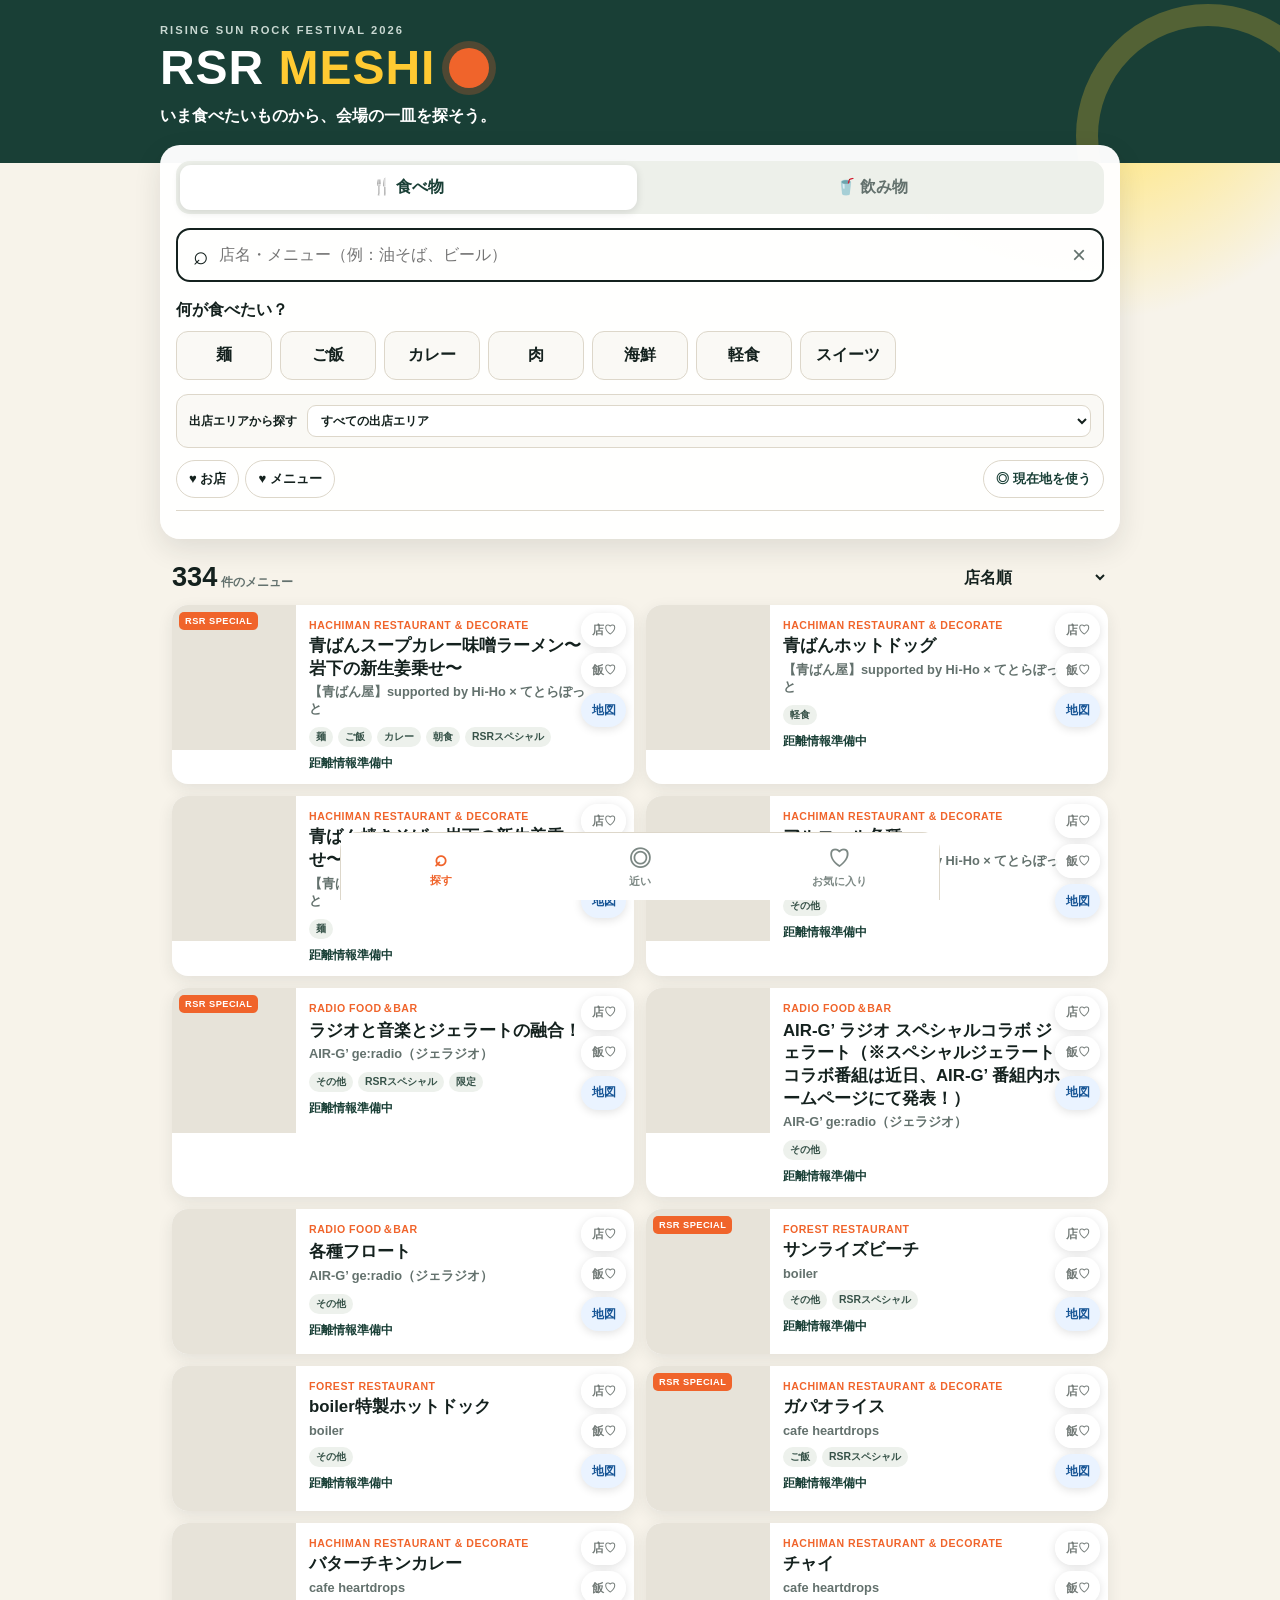
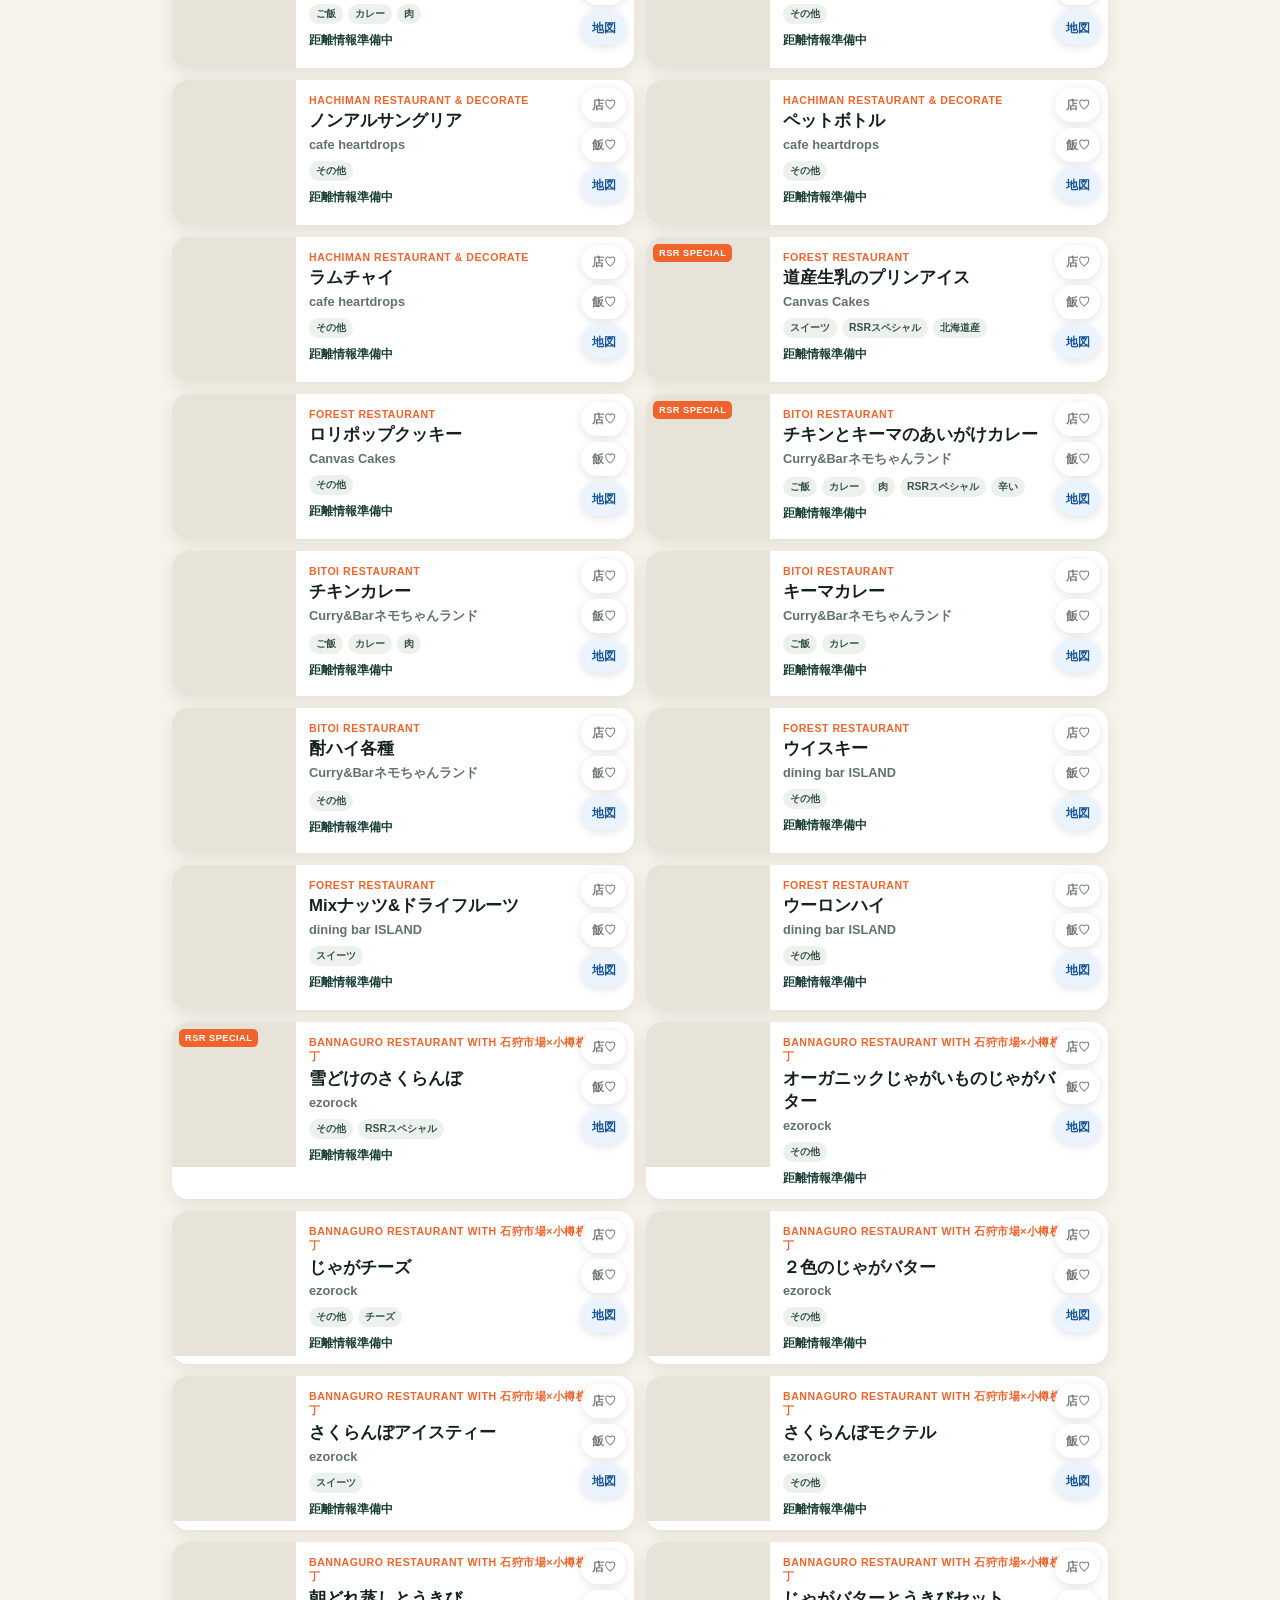
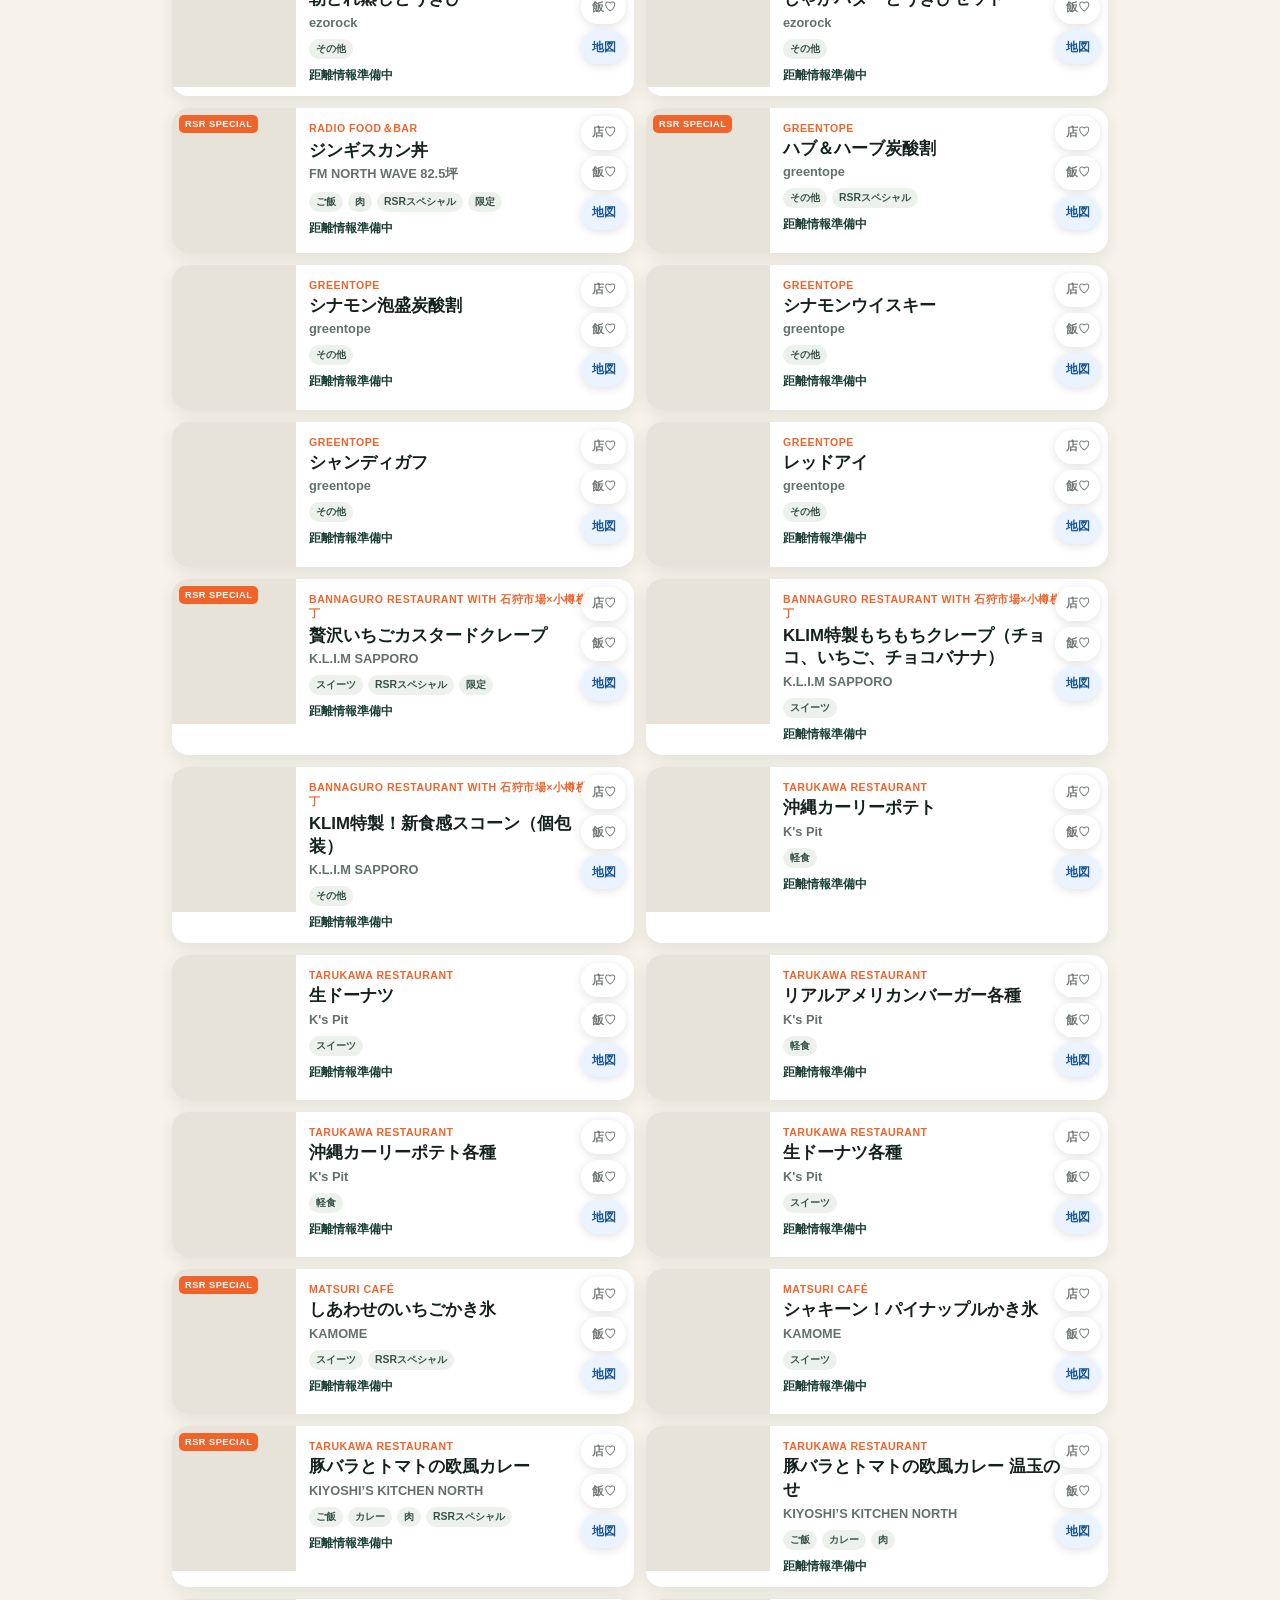
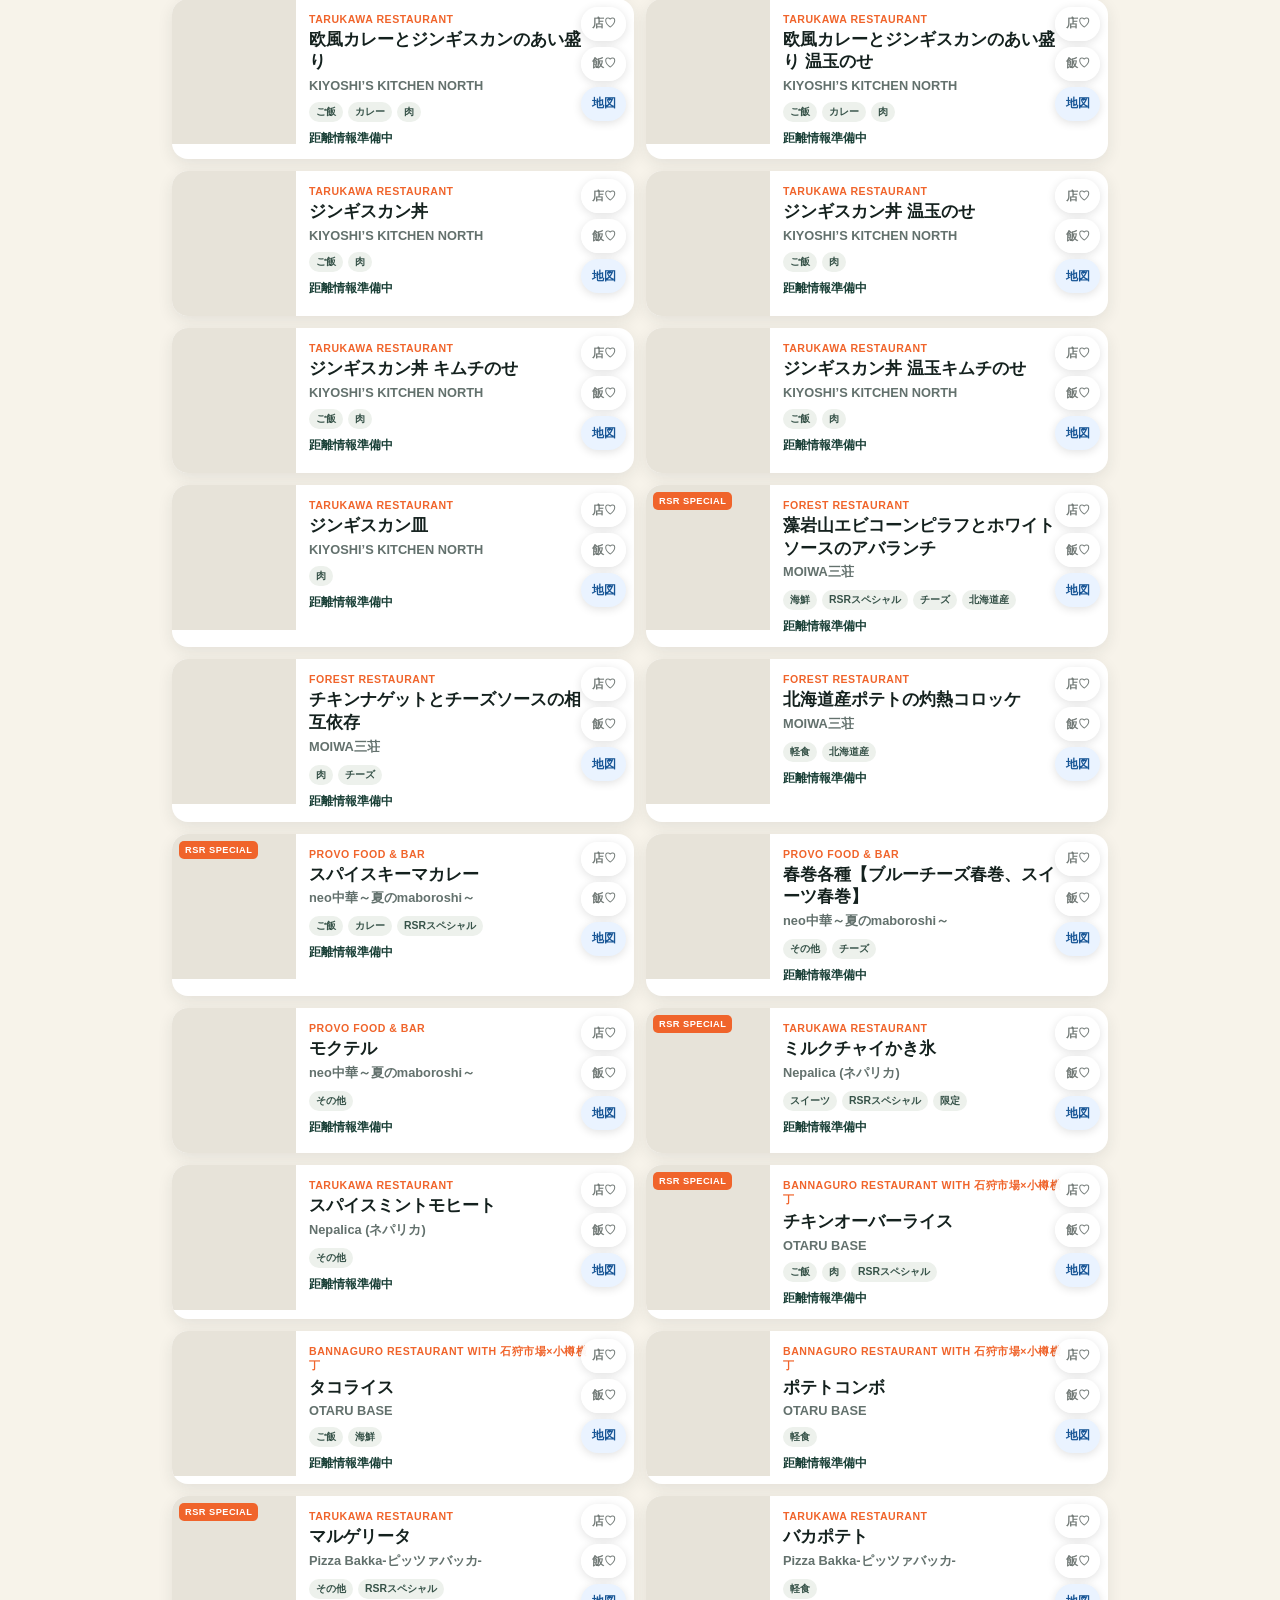
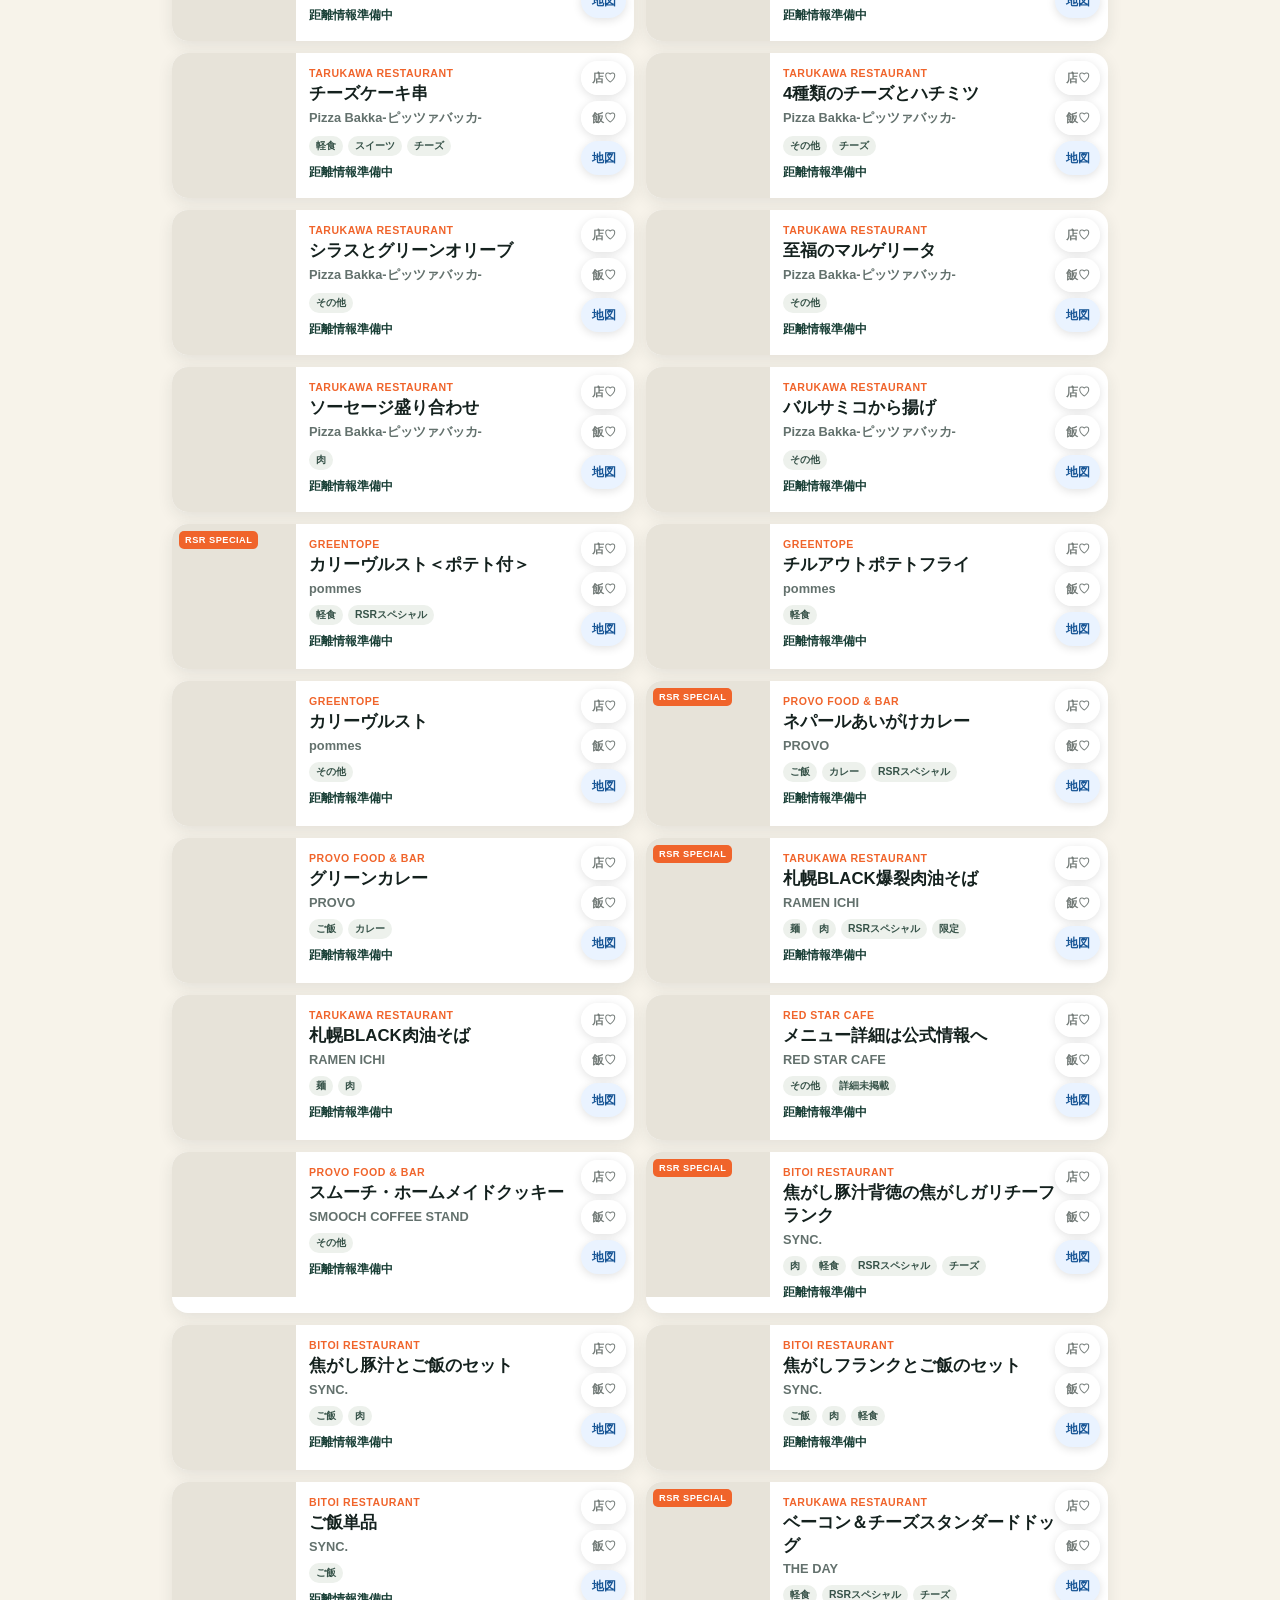
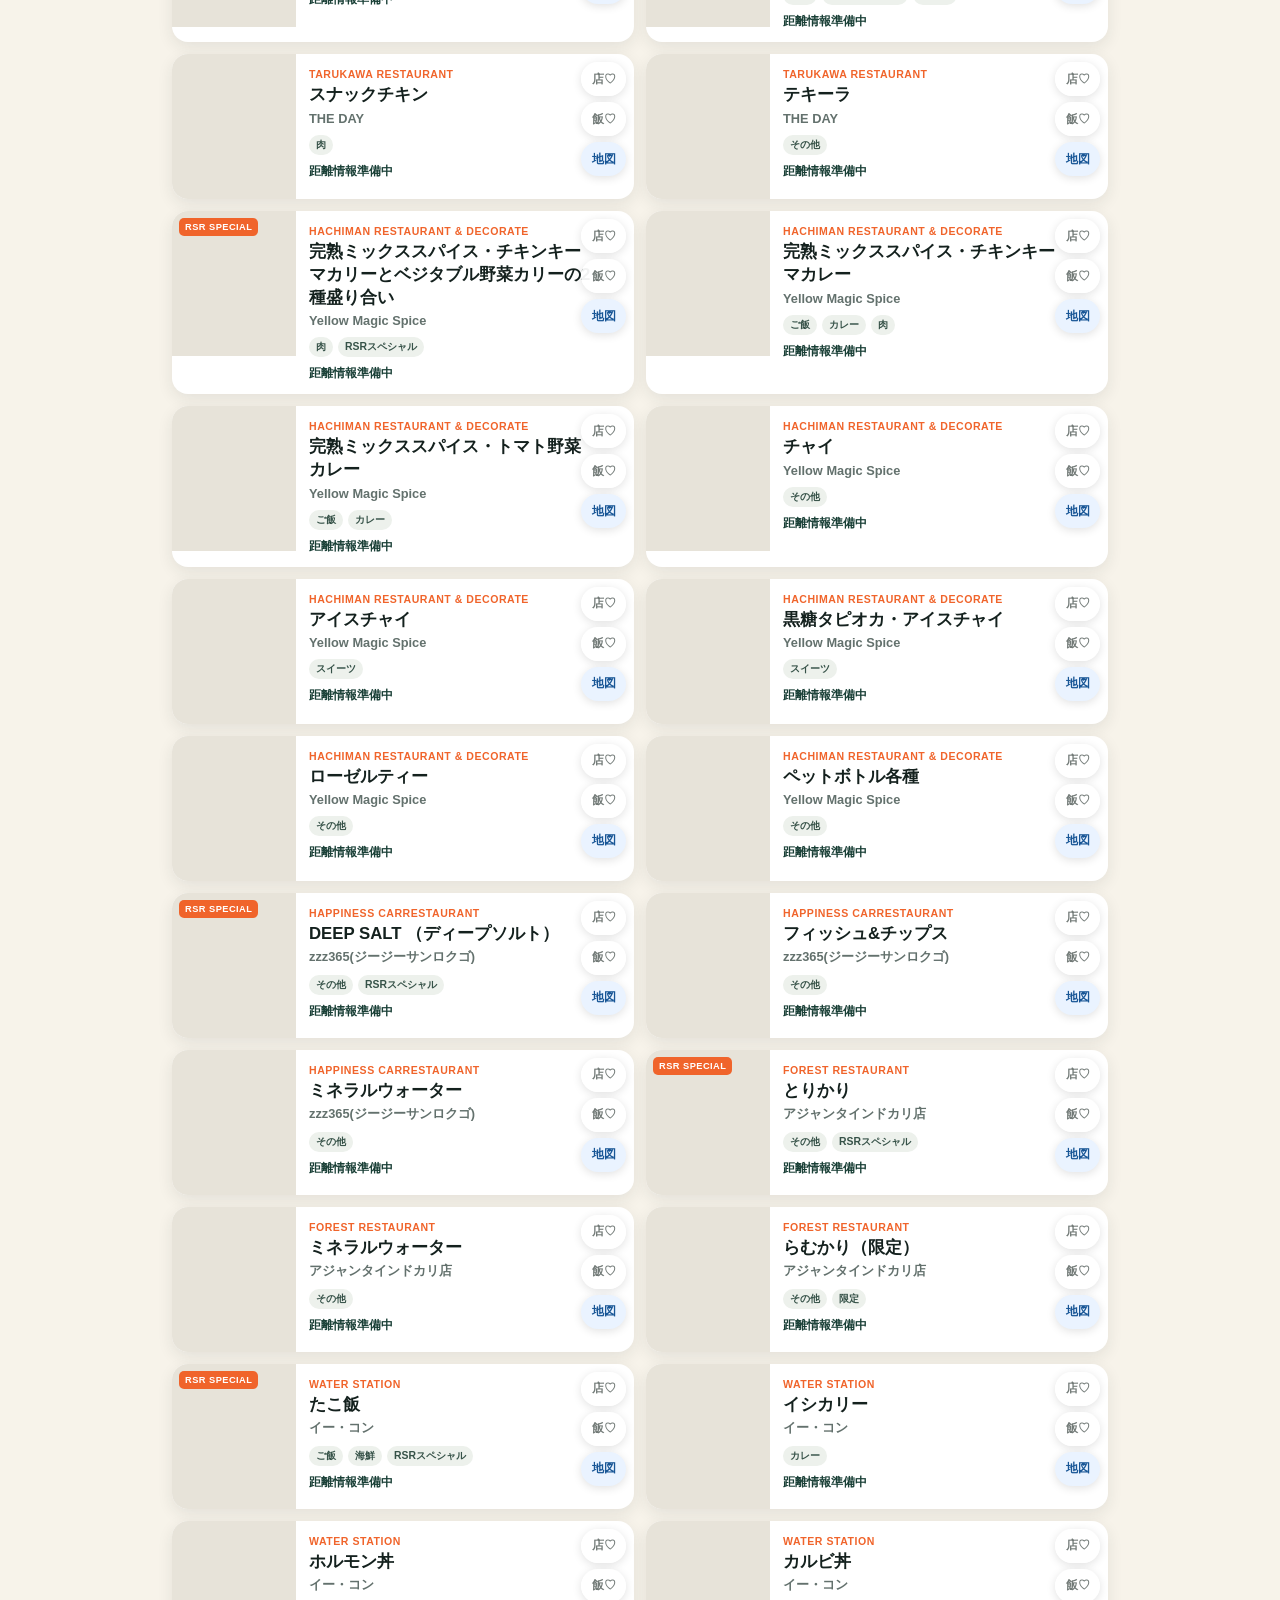
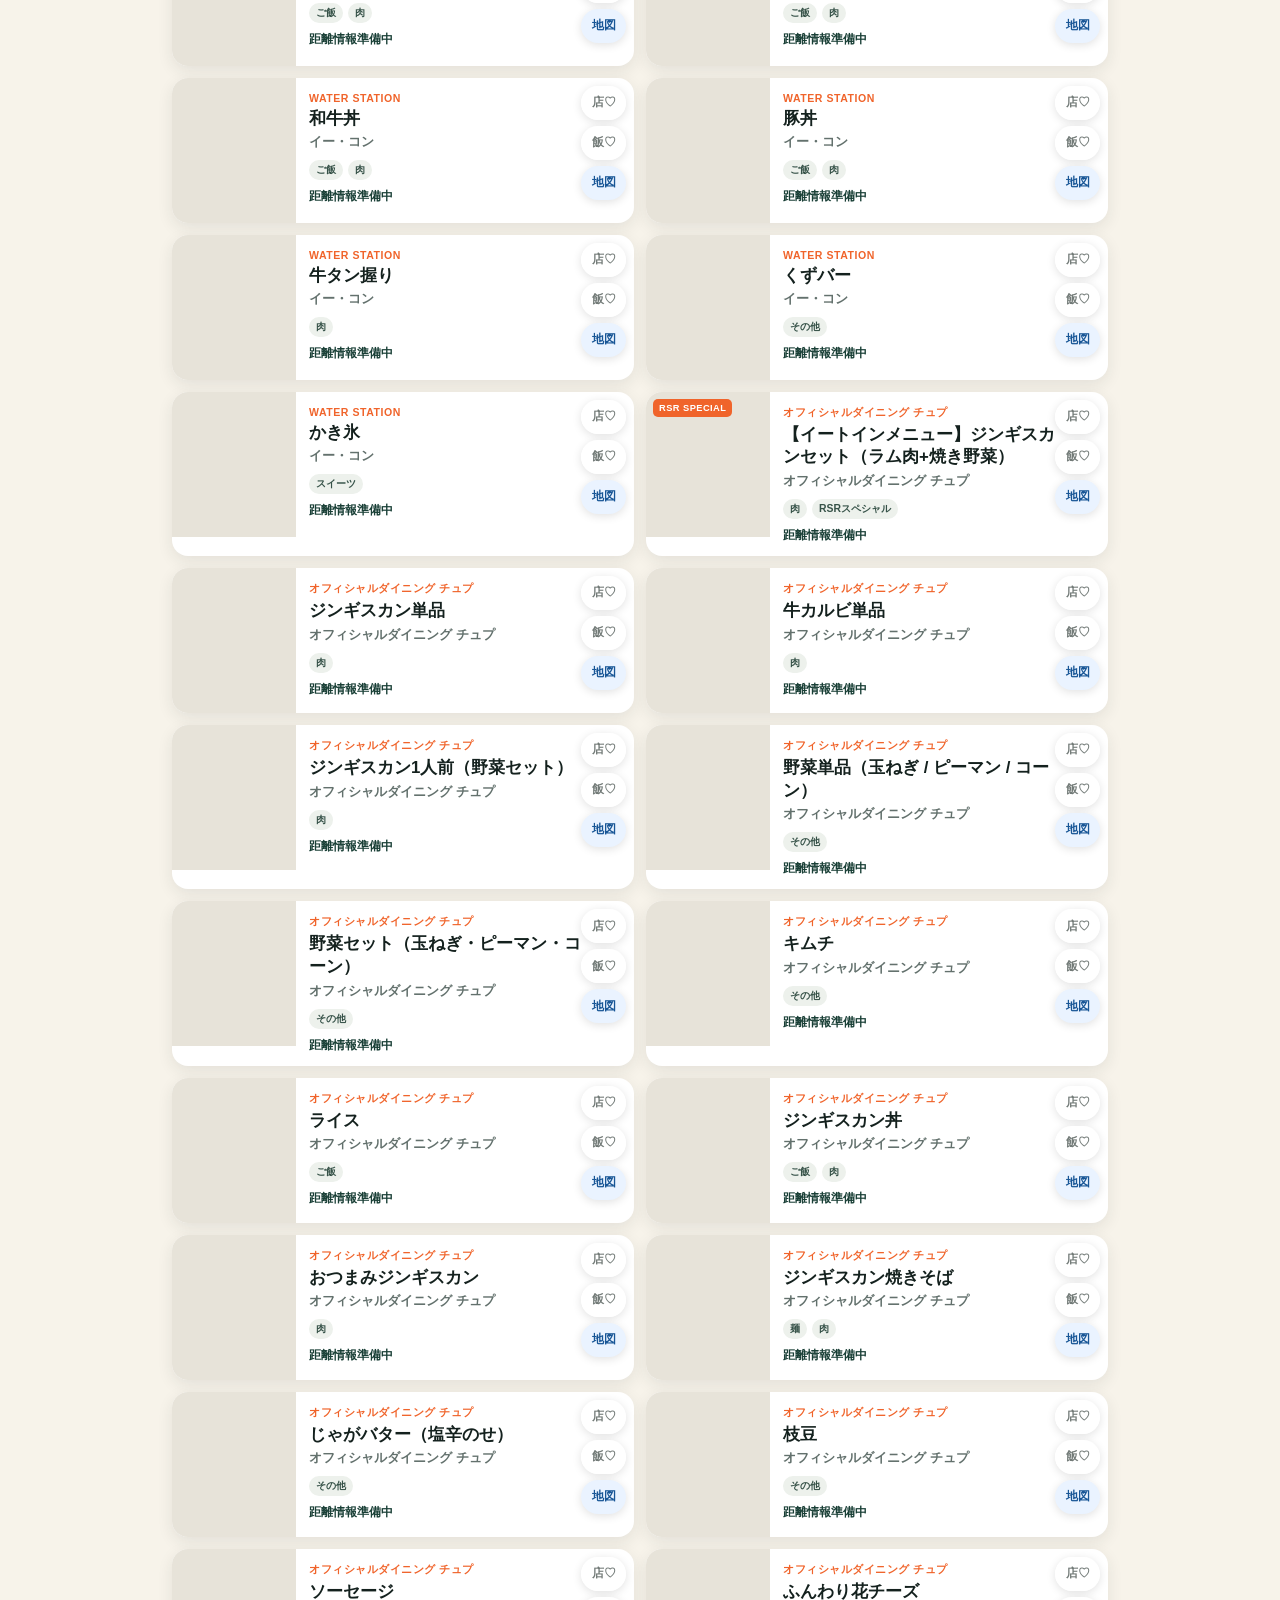
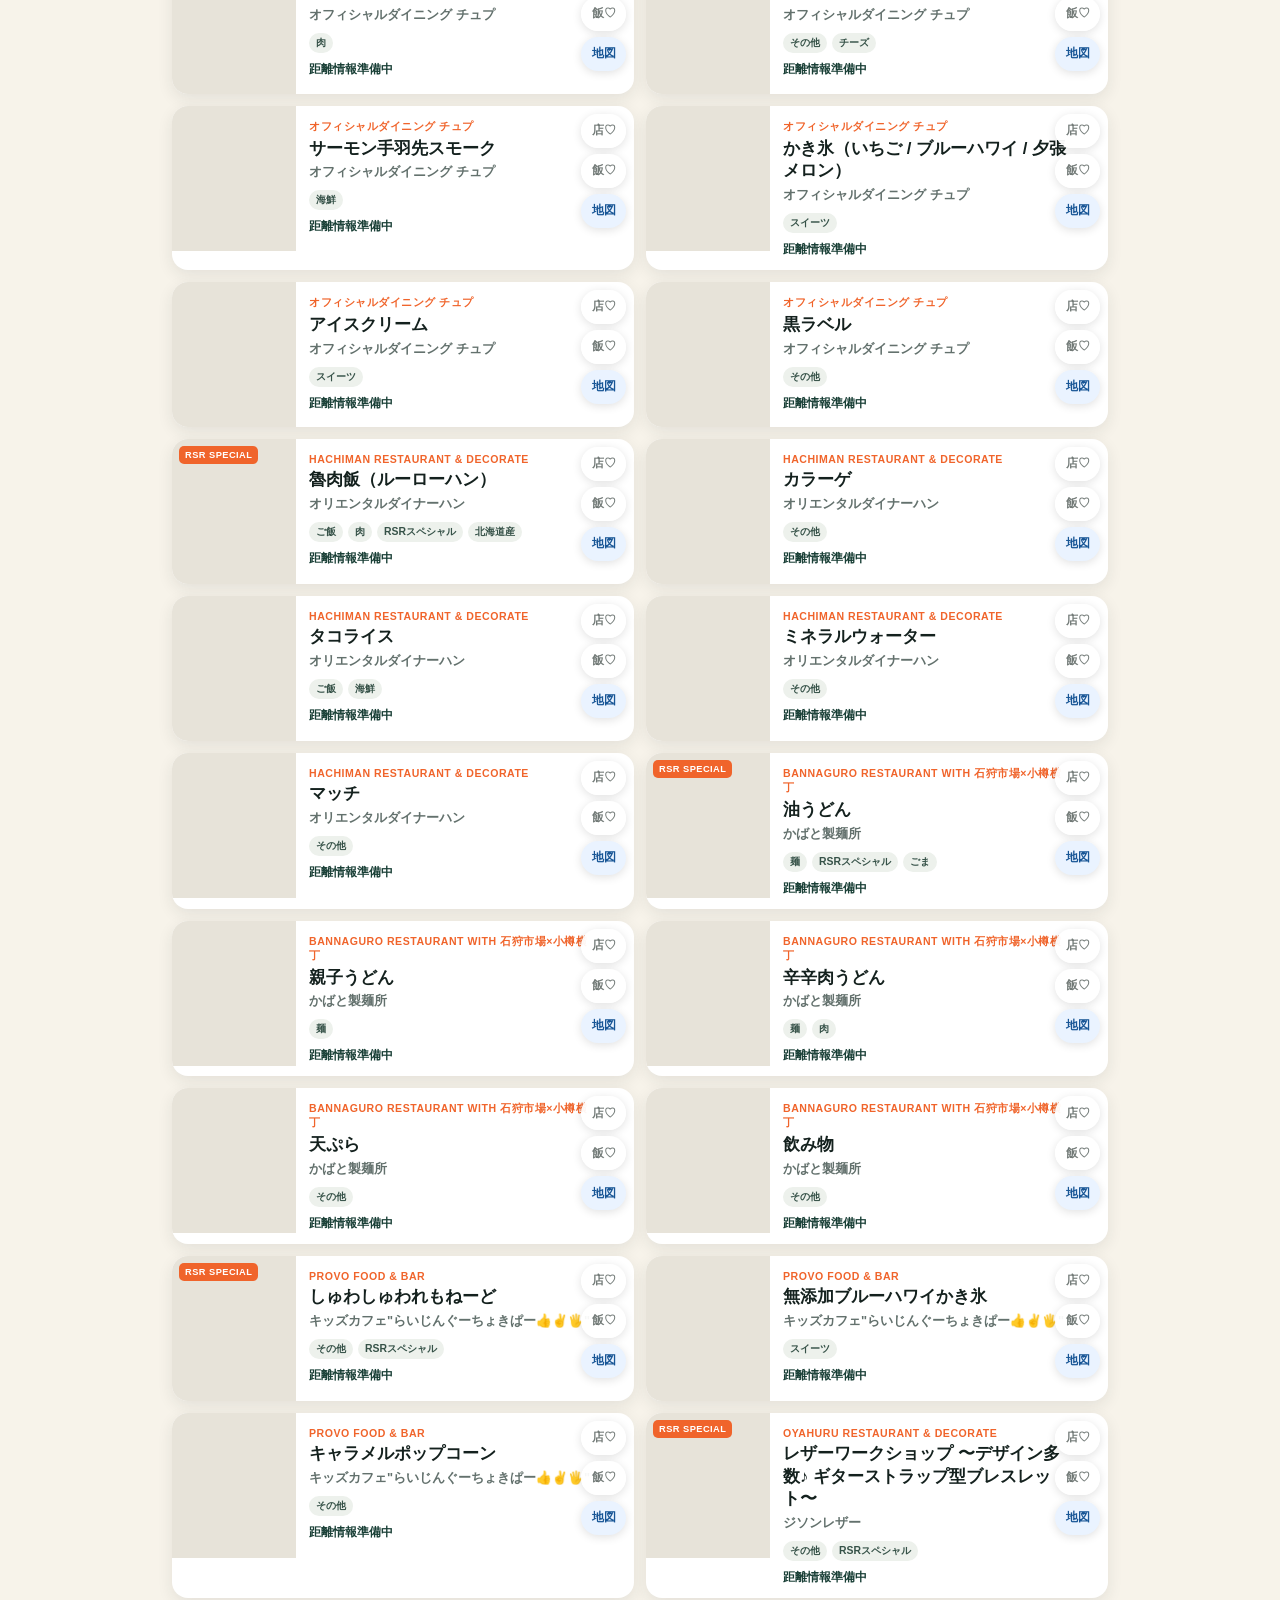
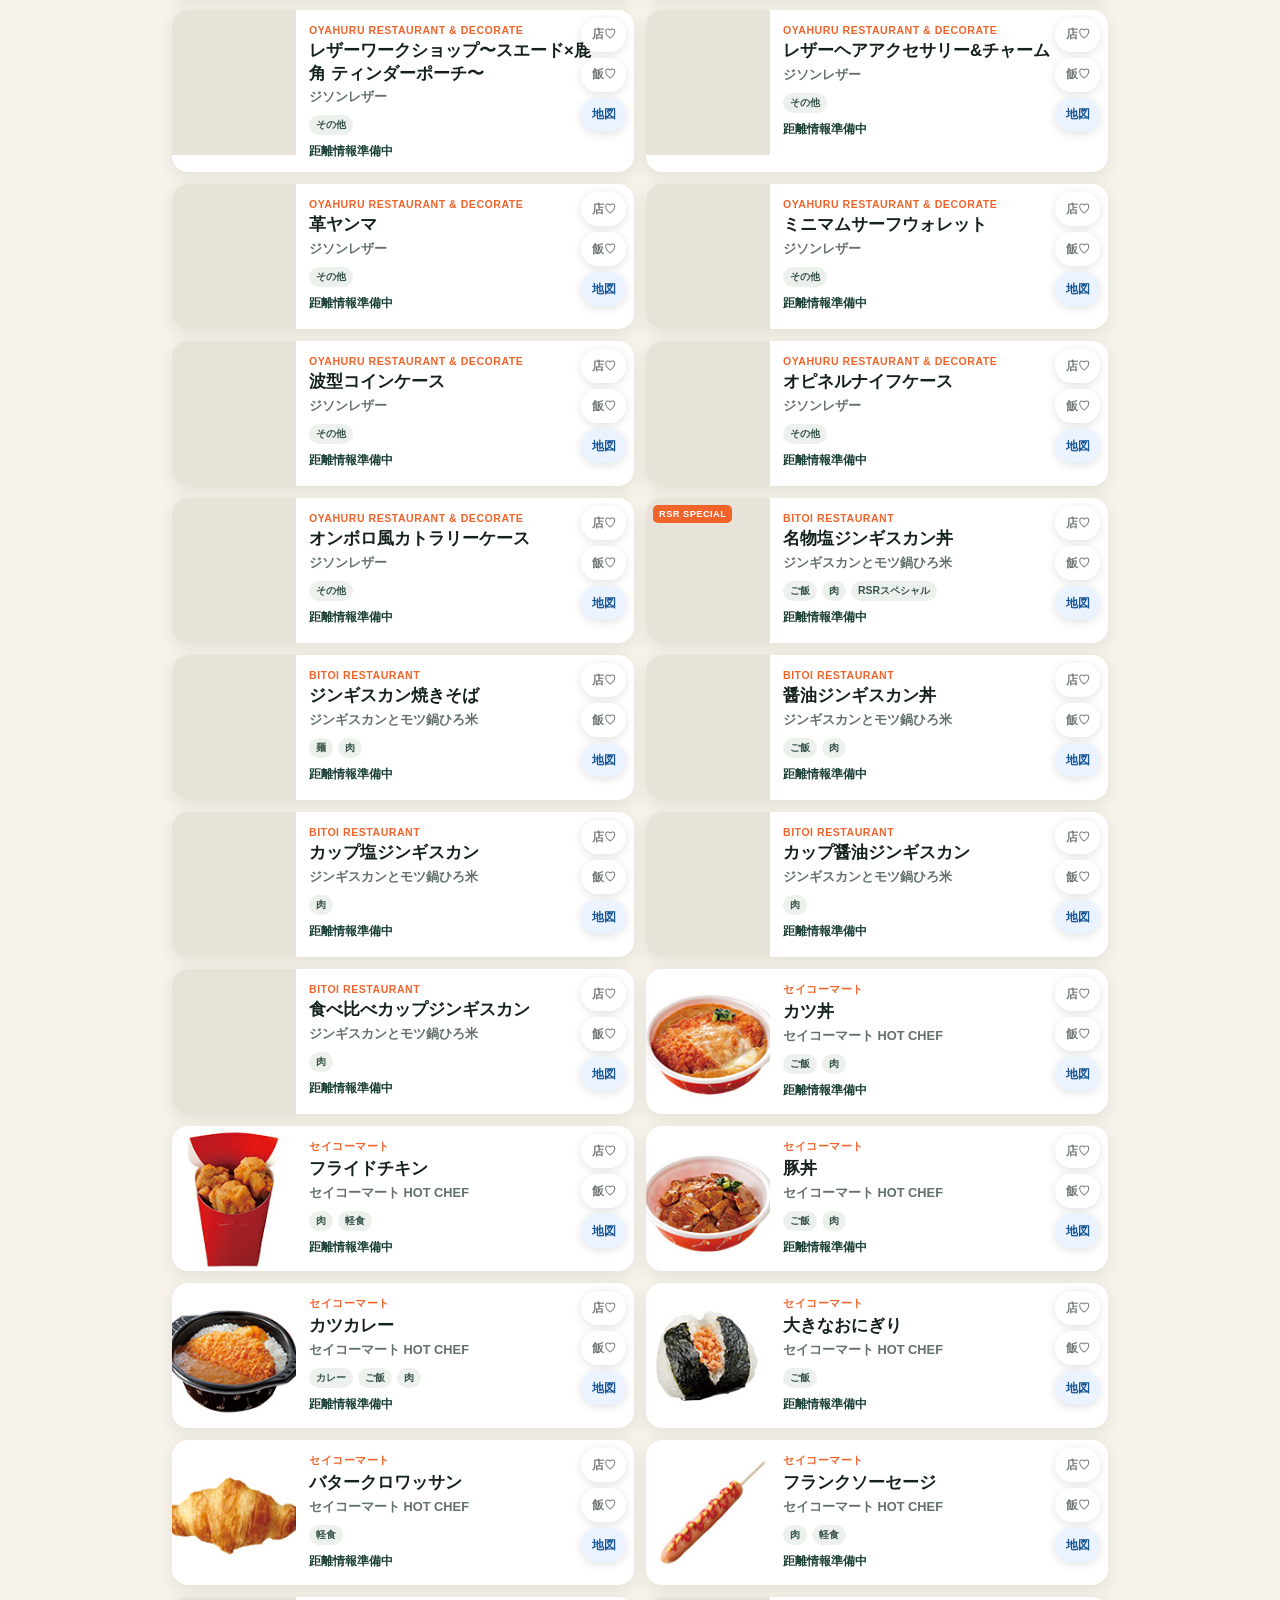
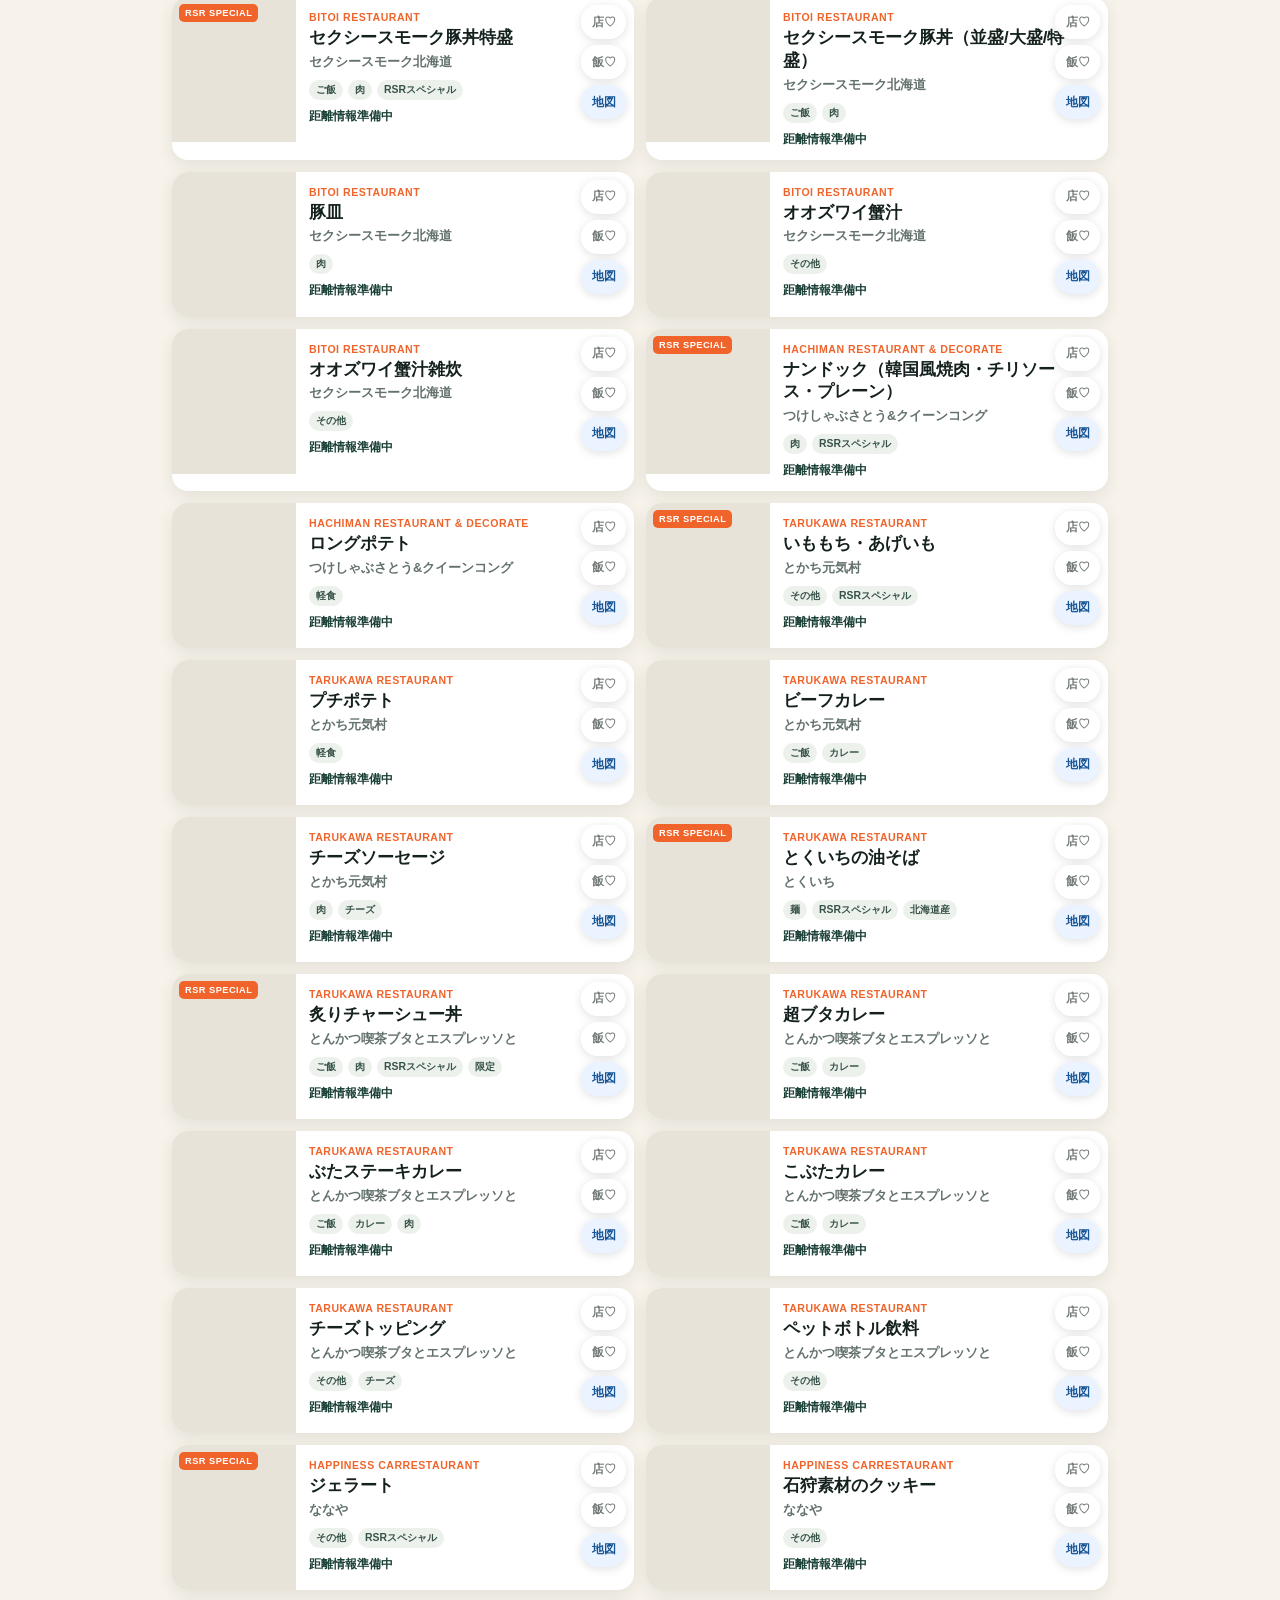
==== commit 5e723cbc: "Add Miyoshino venue and menus" ====
--- a/index.html
+++ b/index.html
@@ -9,7 +9,7 @@
   <link rel="manifest" href="manifest.webmanifest">
   <link rel="preconnect" href="https://rsr.wess.co.jp">
   <link rel="stylesheet" href="assets/leaflet/leaflet.css">
-  <link rel="stylesheet" href="styles.css?v=18">
+  <link rel="stylesheet" href="styles.css?v=19">
 </head>
 <body>
   <header class="hero">
@@ -80,6 +80,6 @@
     </article>
   </template>
   <script src="assets/leaflet/leaflet.js"></script>
-  <script src="app.js?v=18" defer></script>
+  <script src="app.js?v=19" defer></script>
 </body>
 </html>
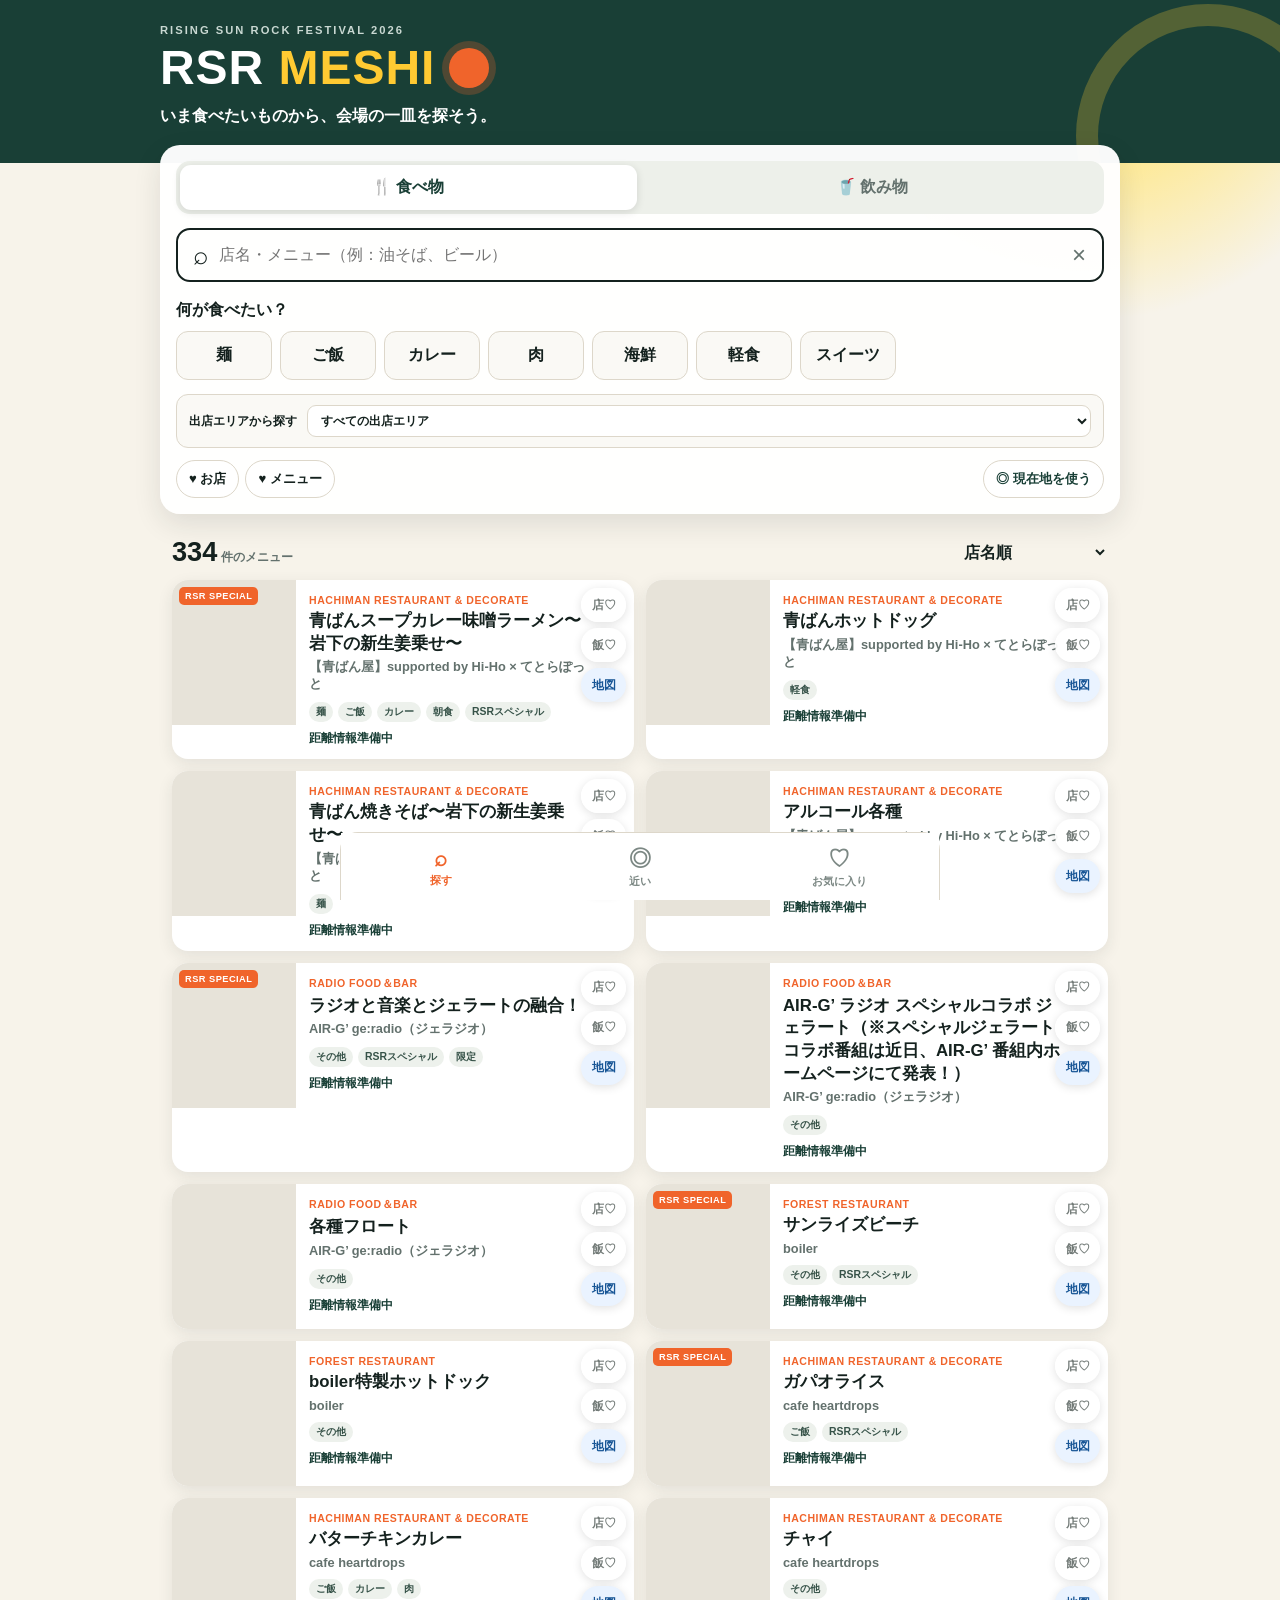
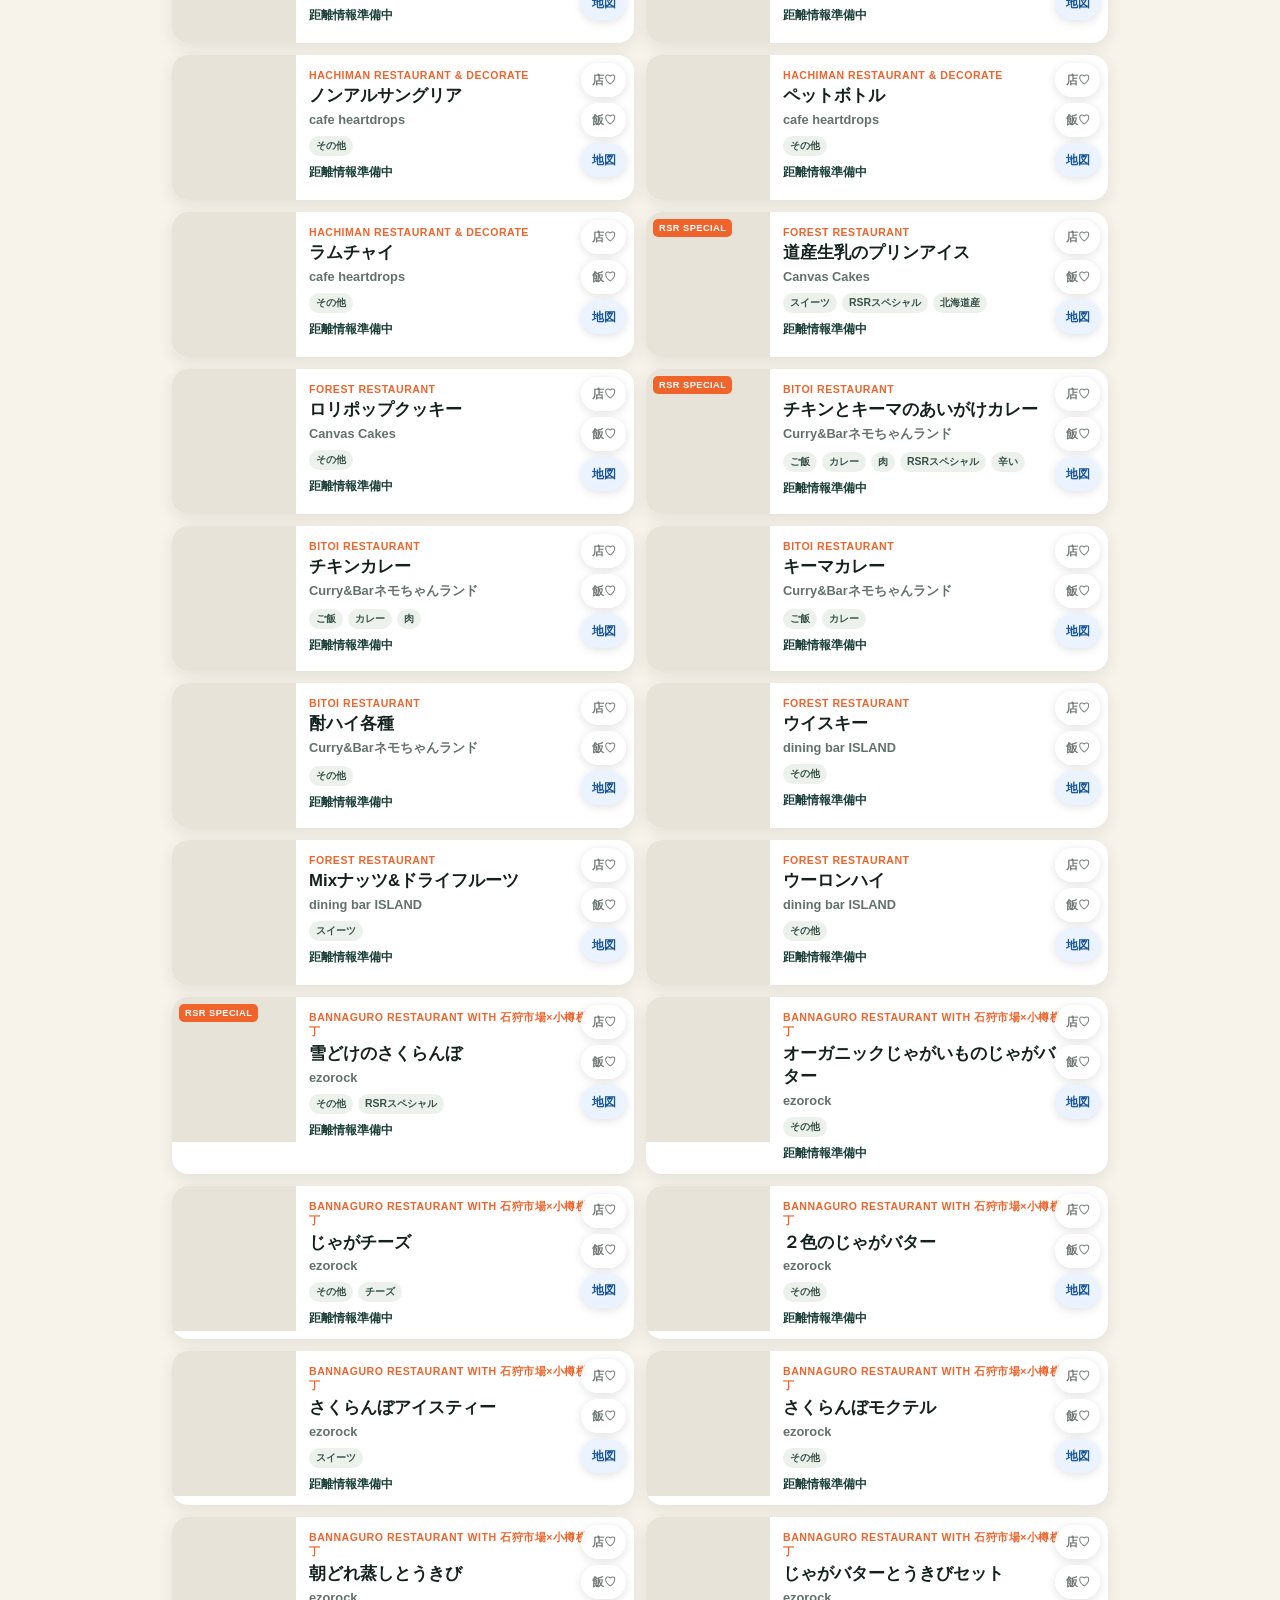
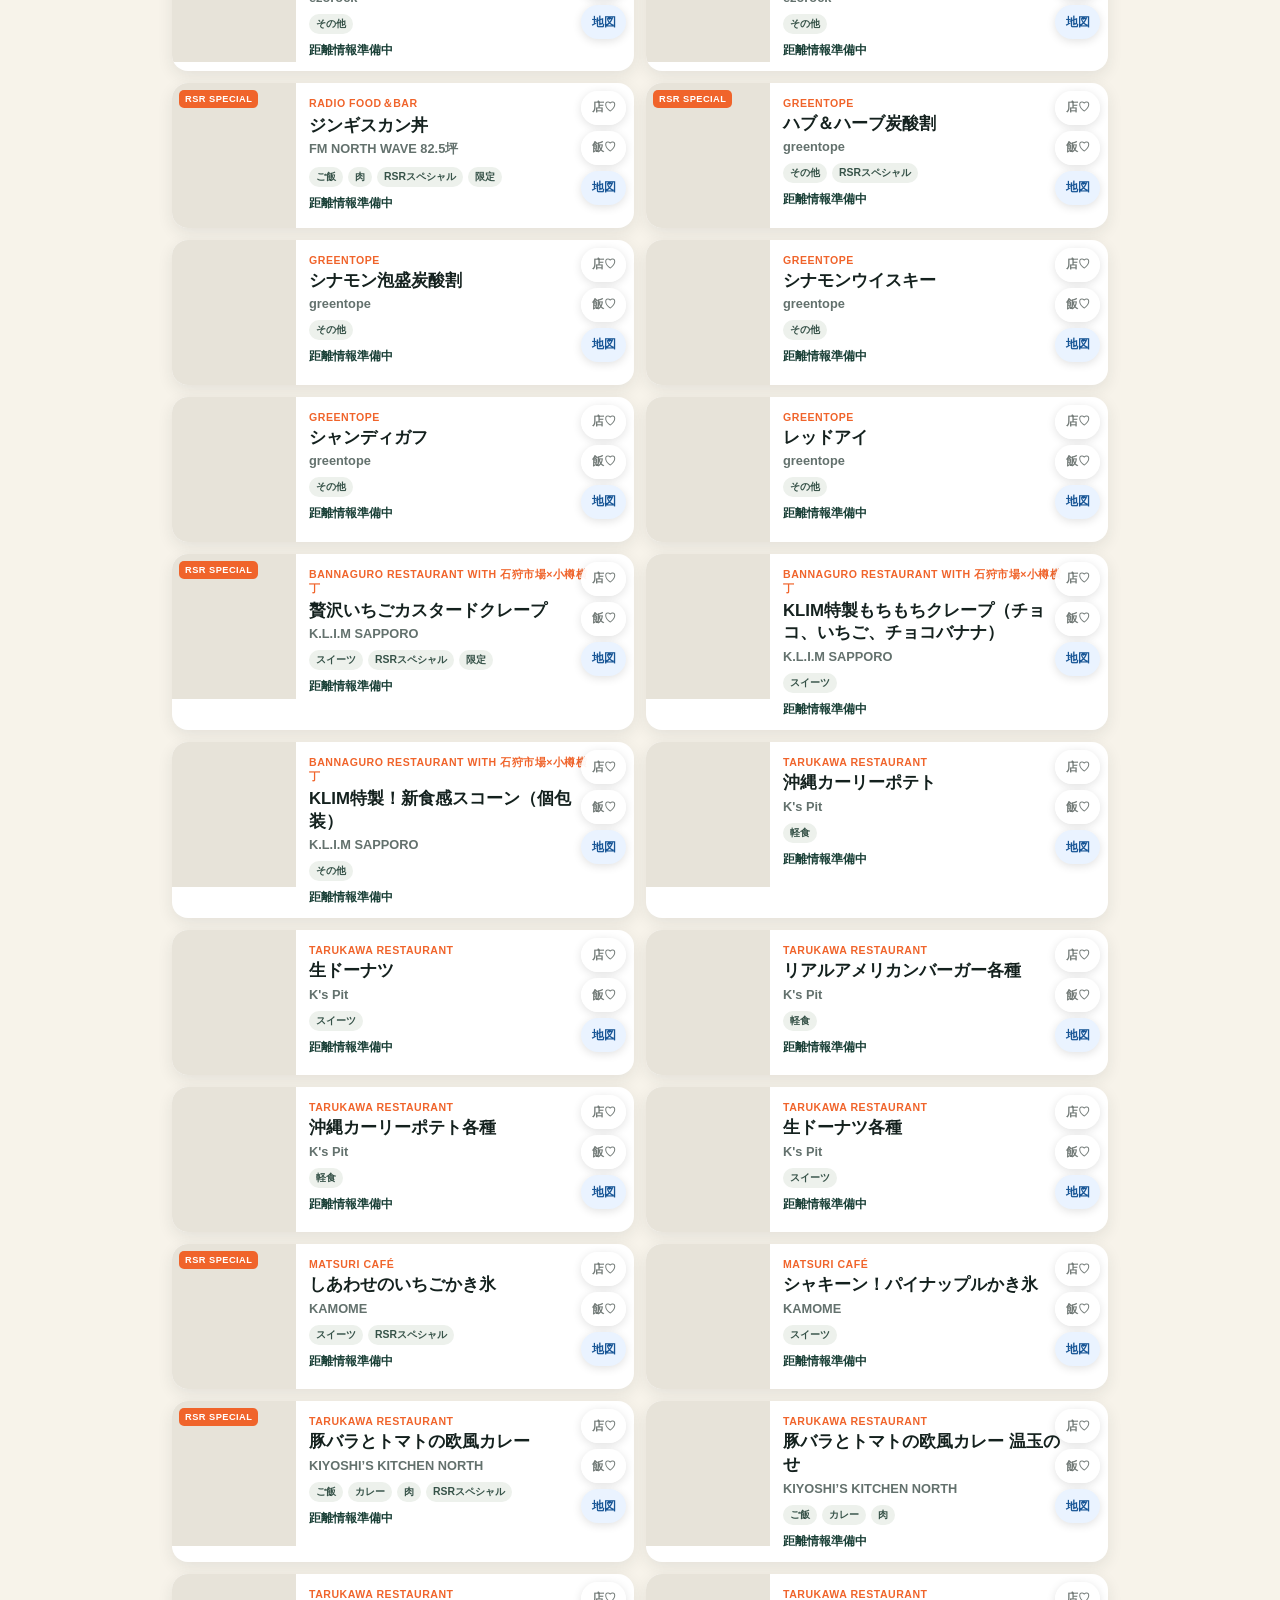
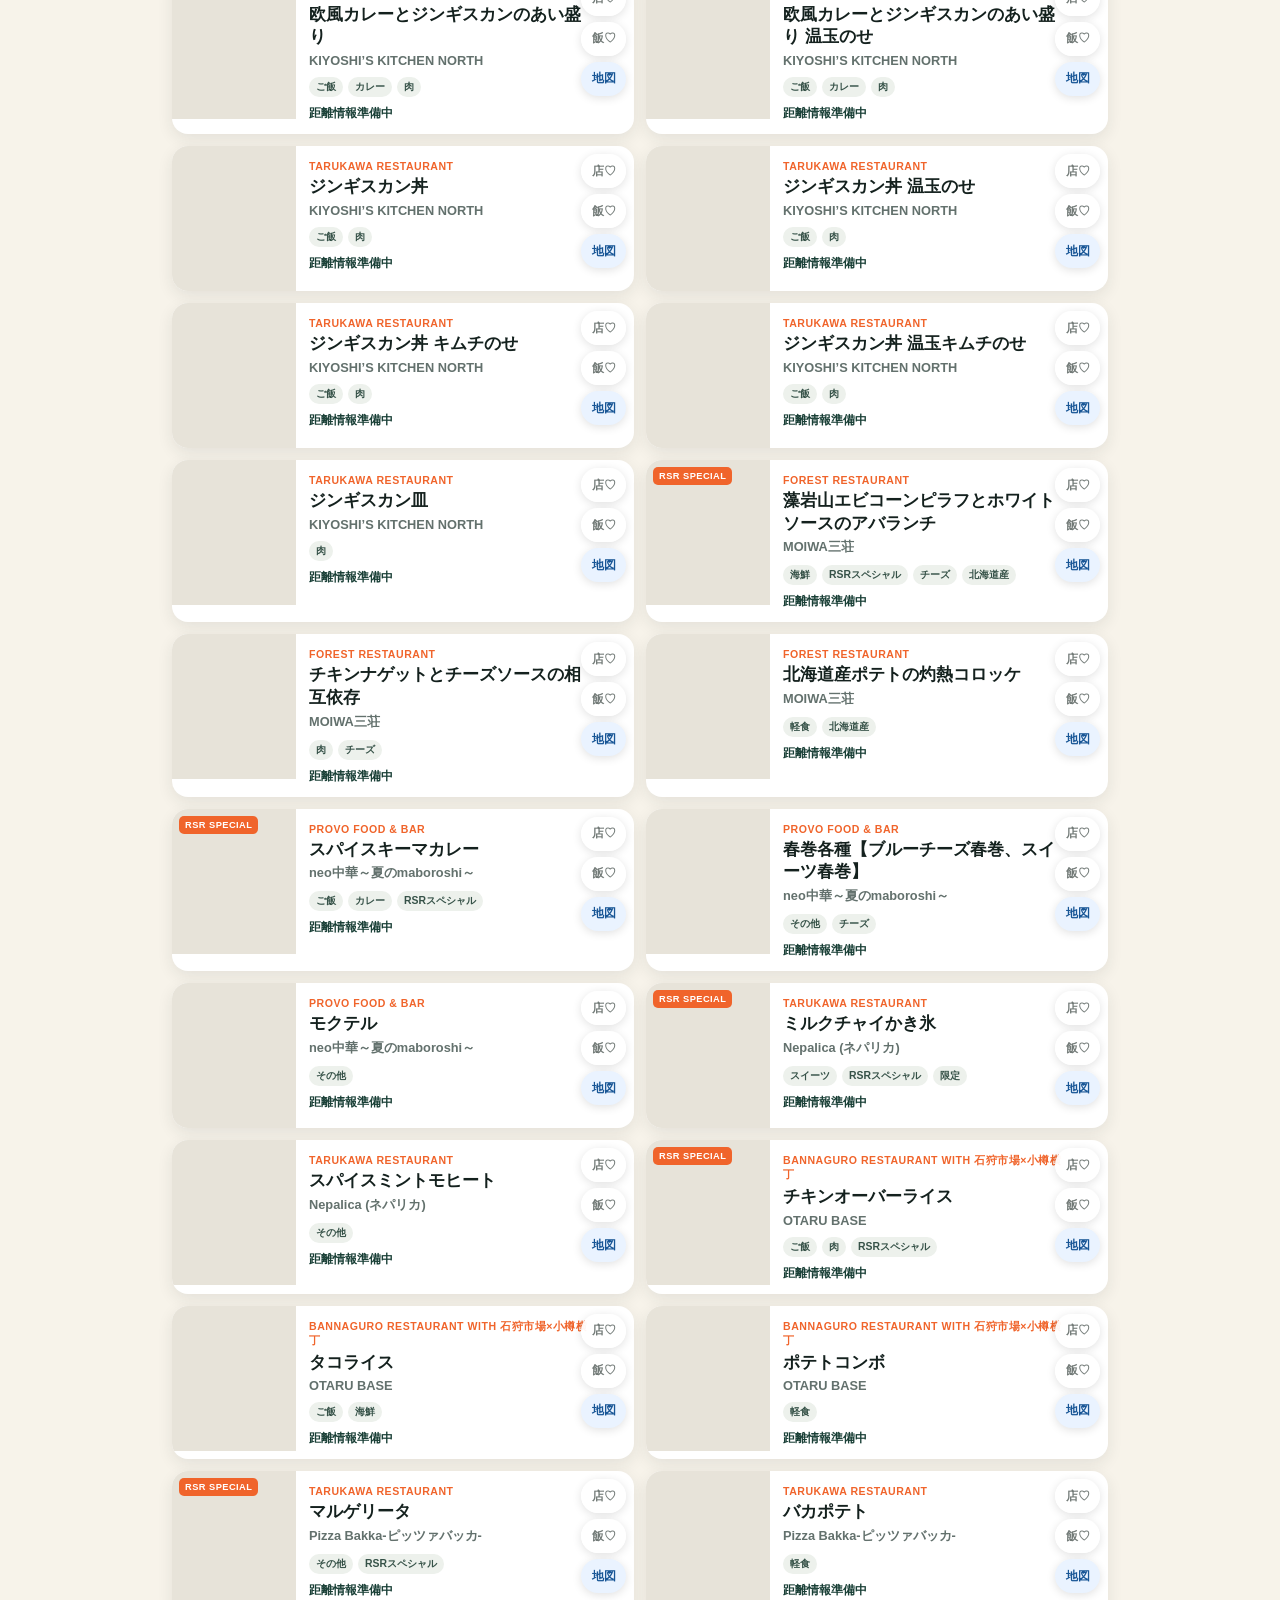
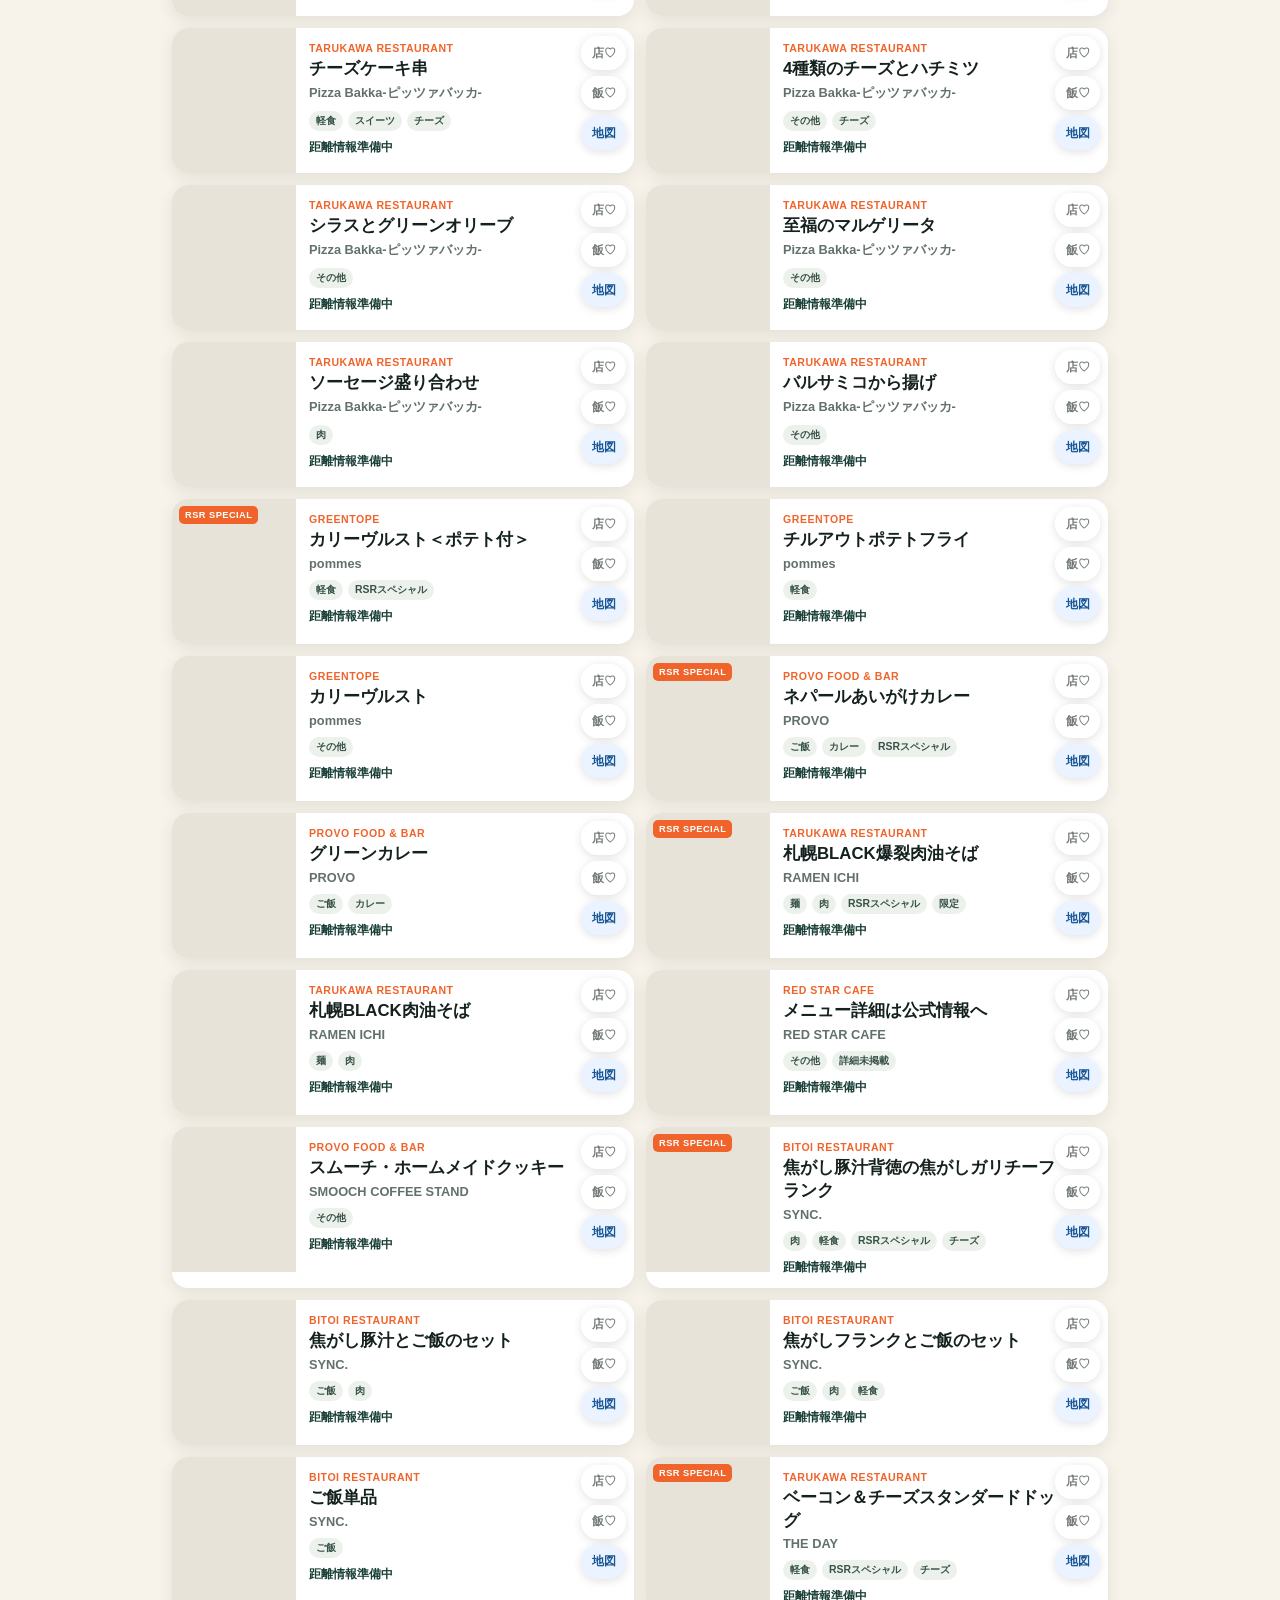
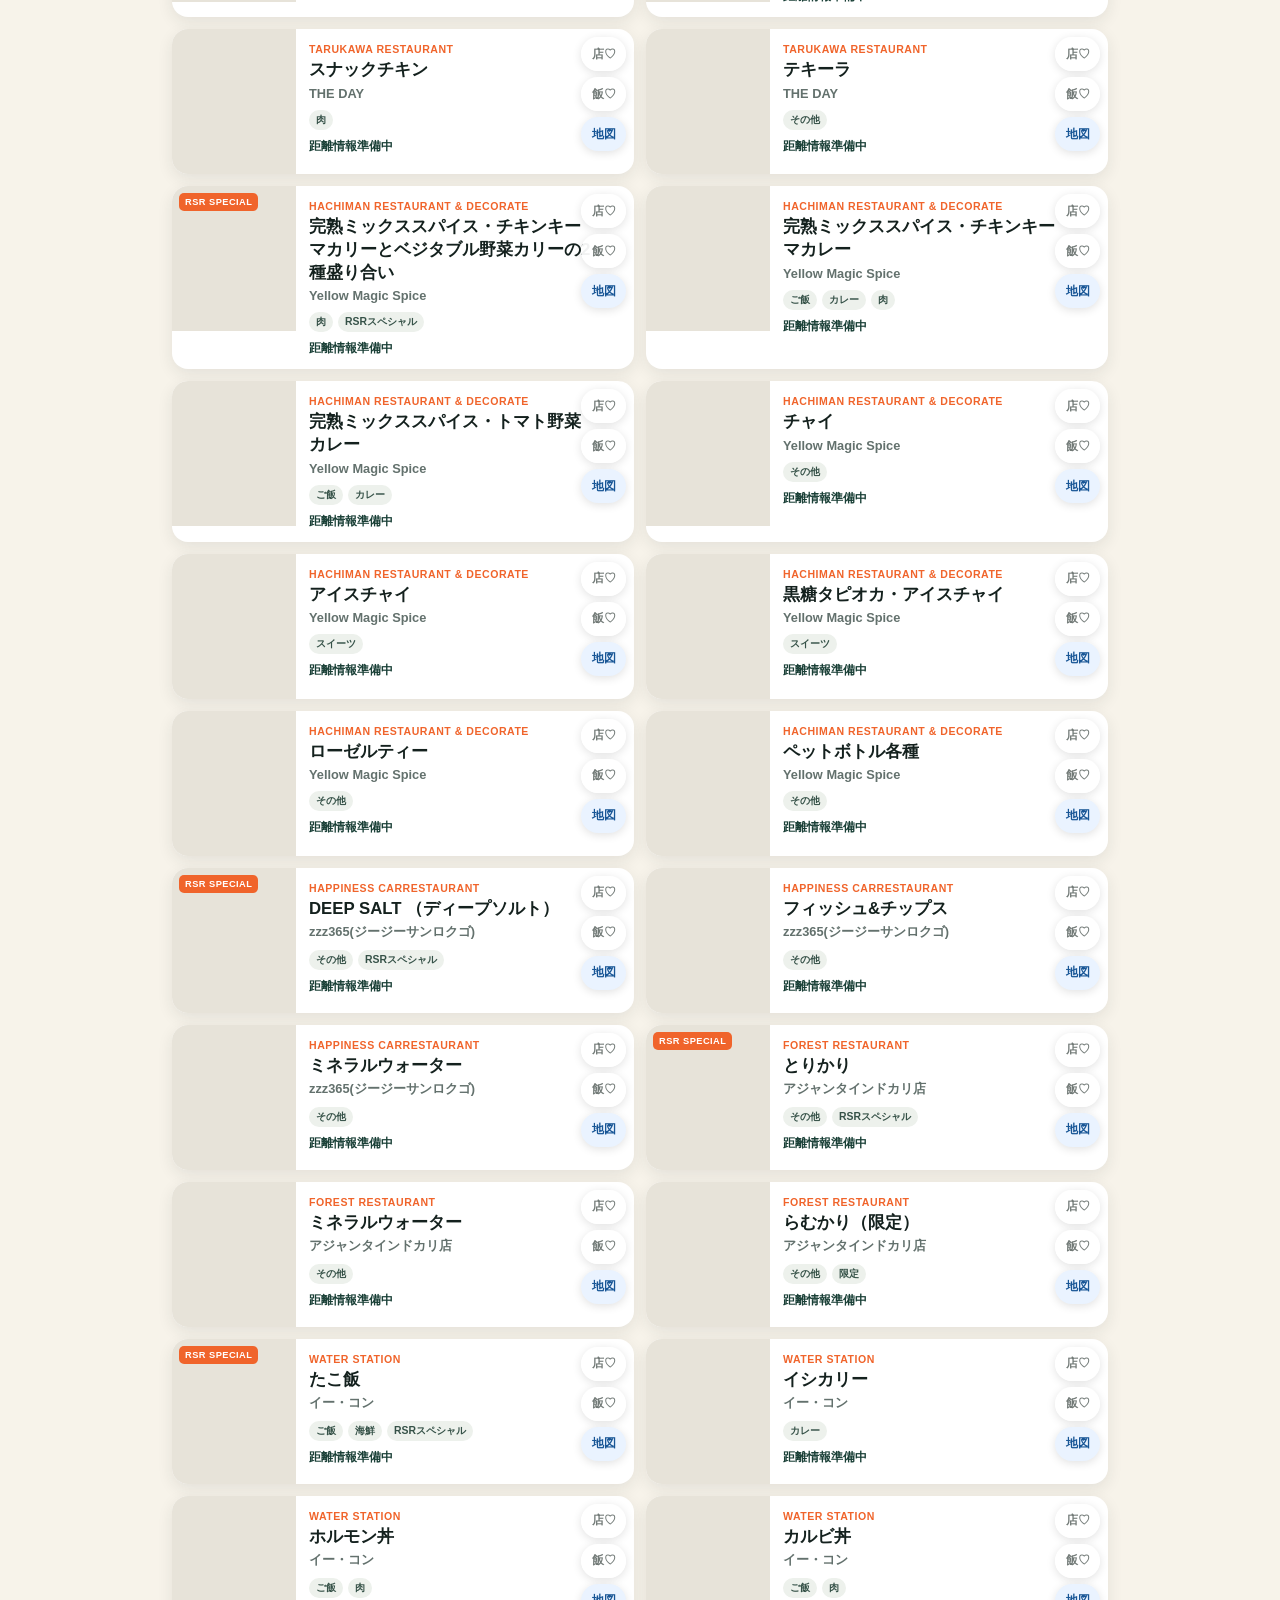
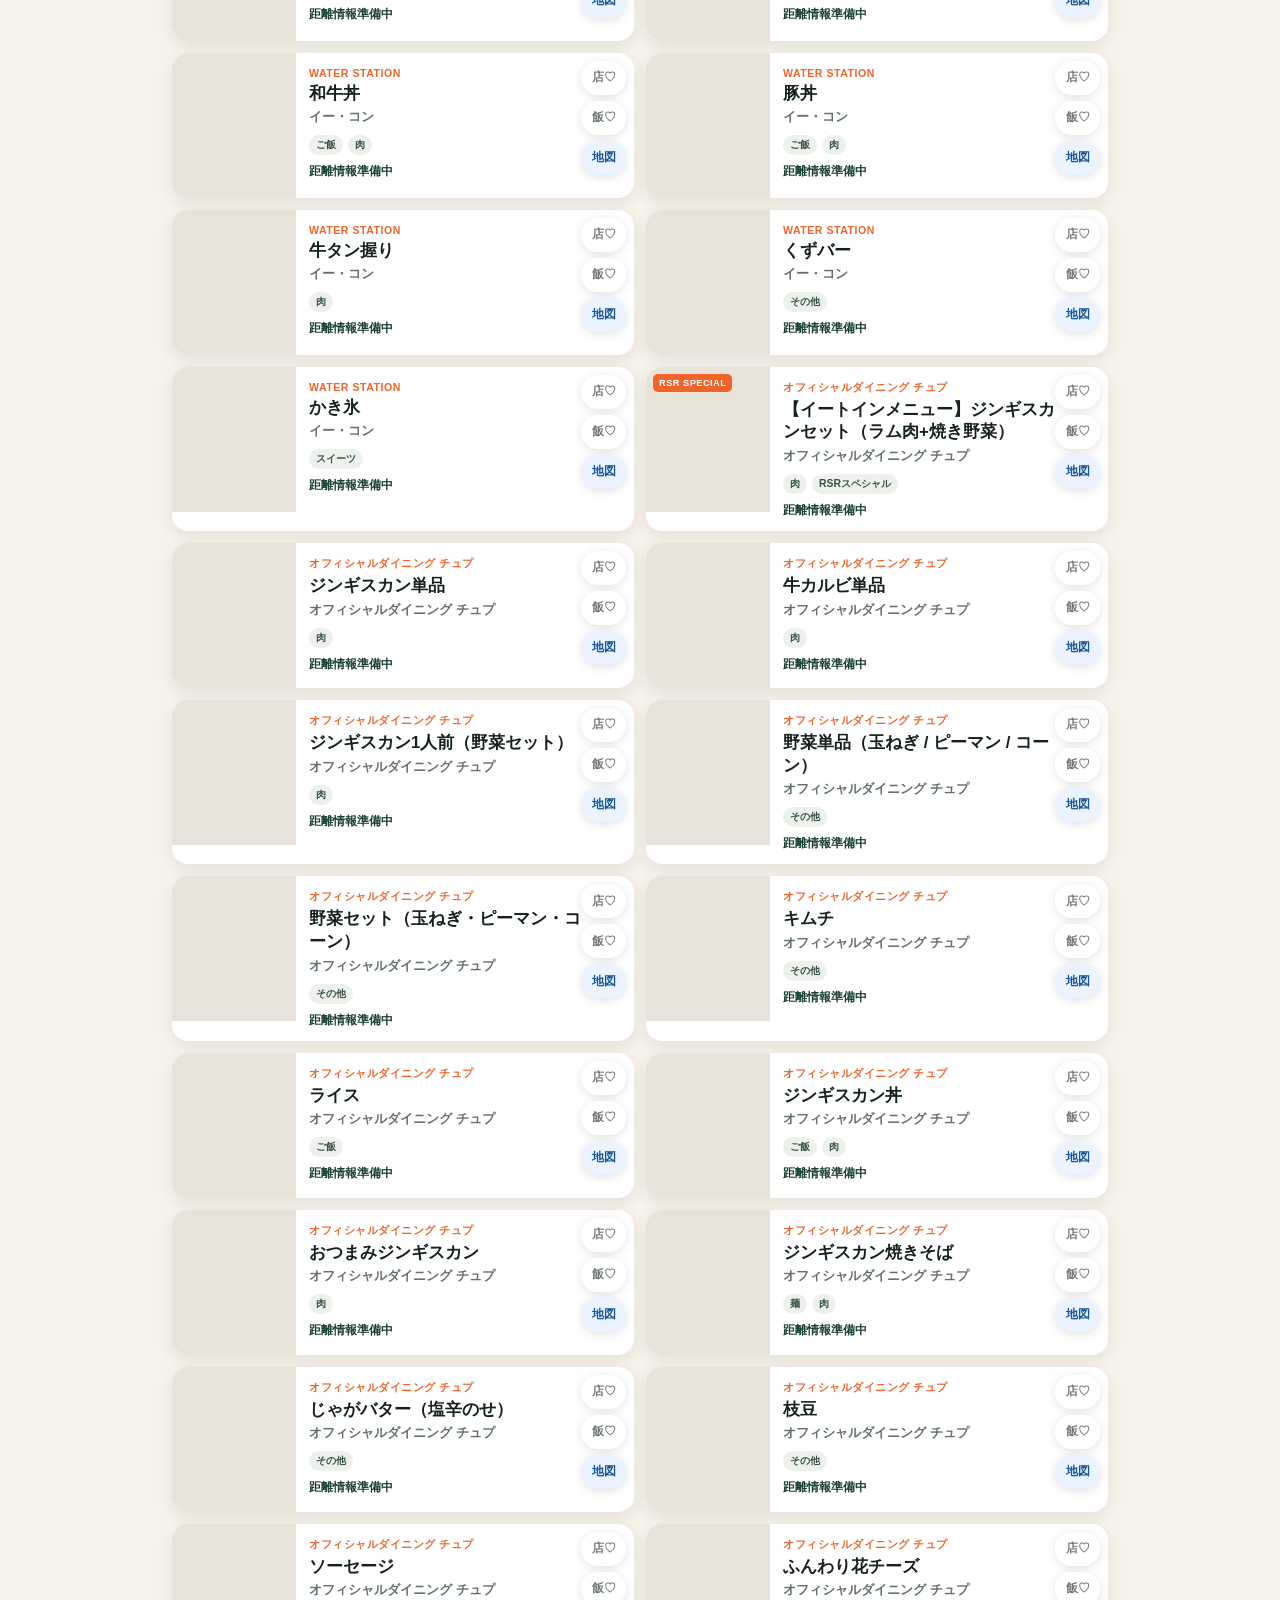
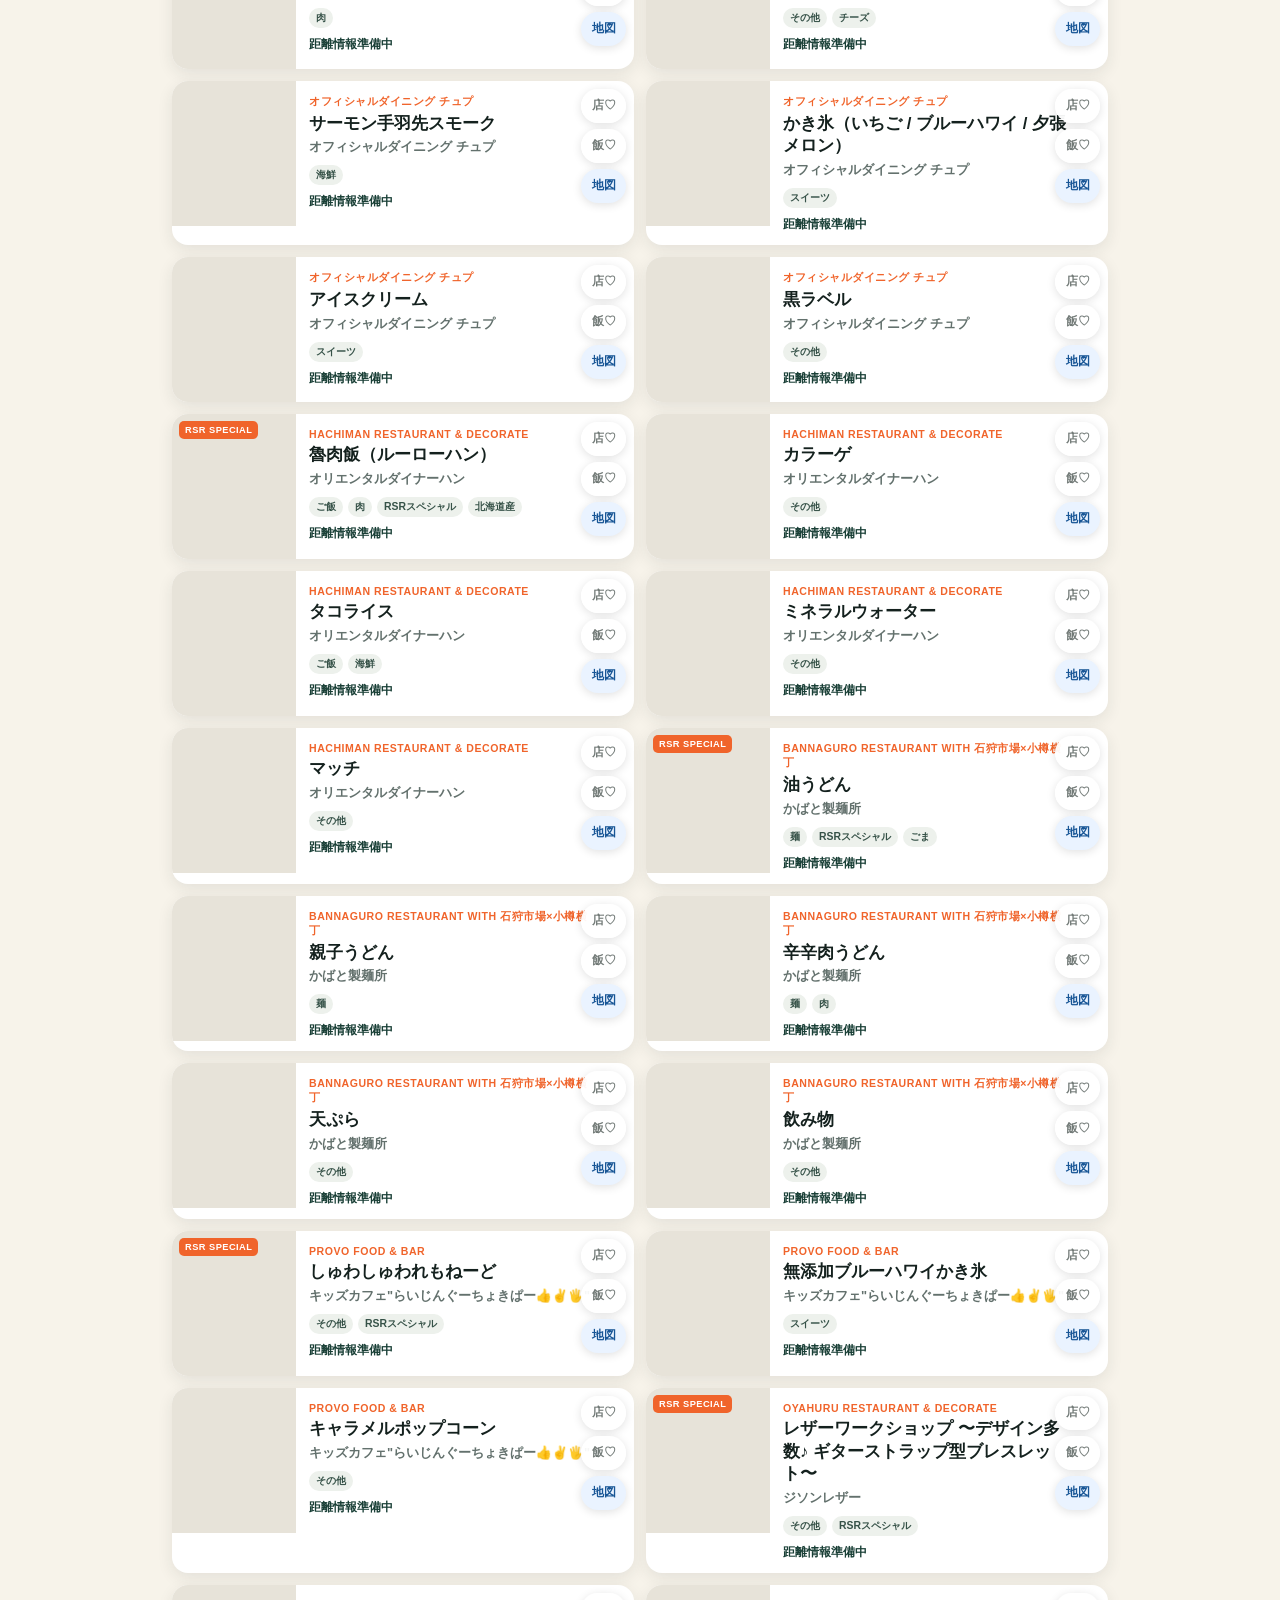
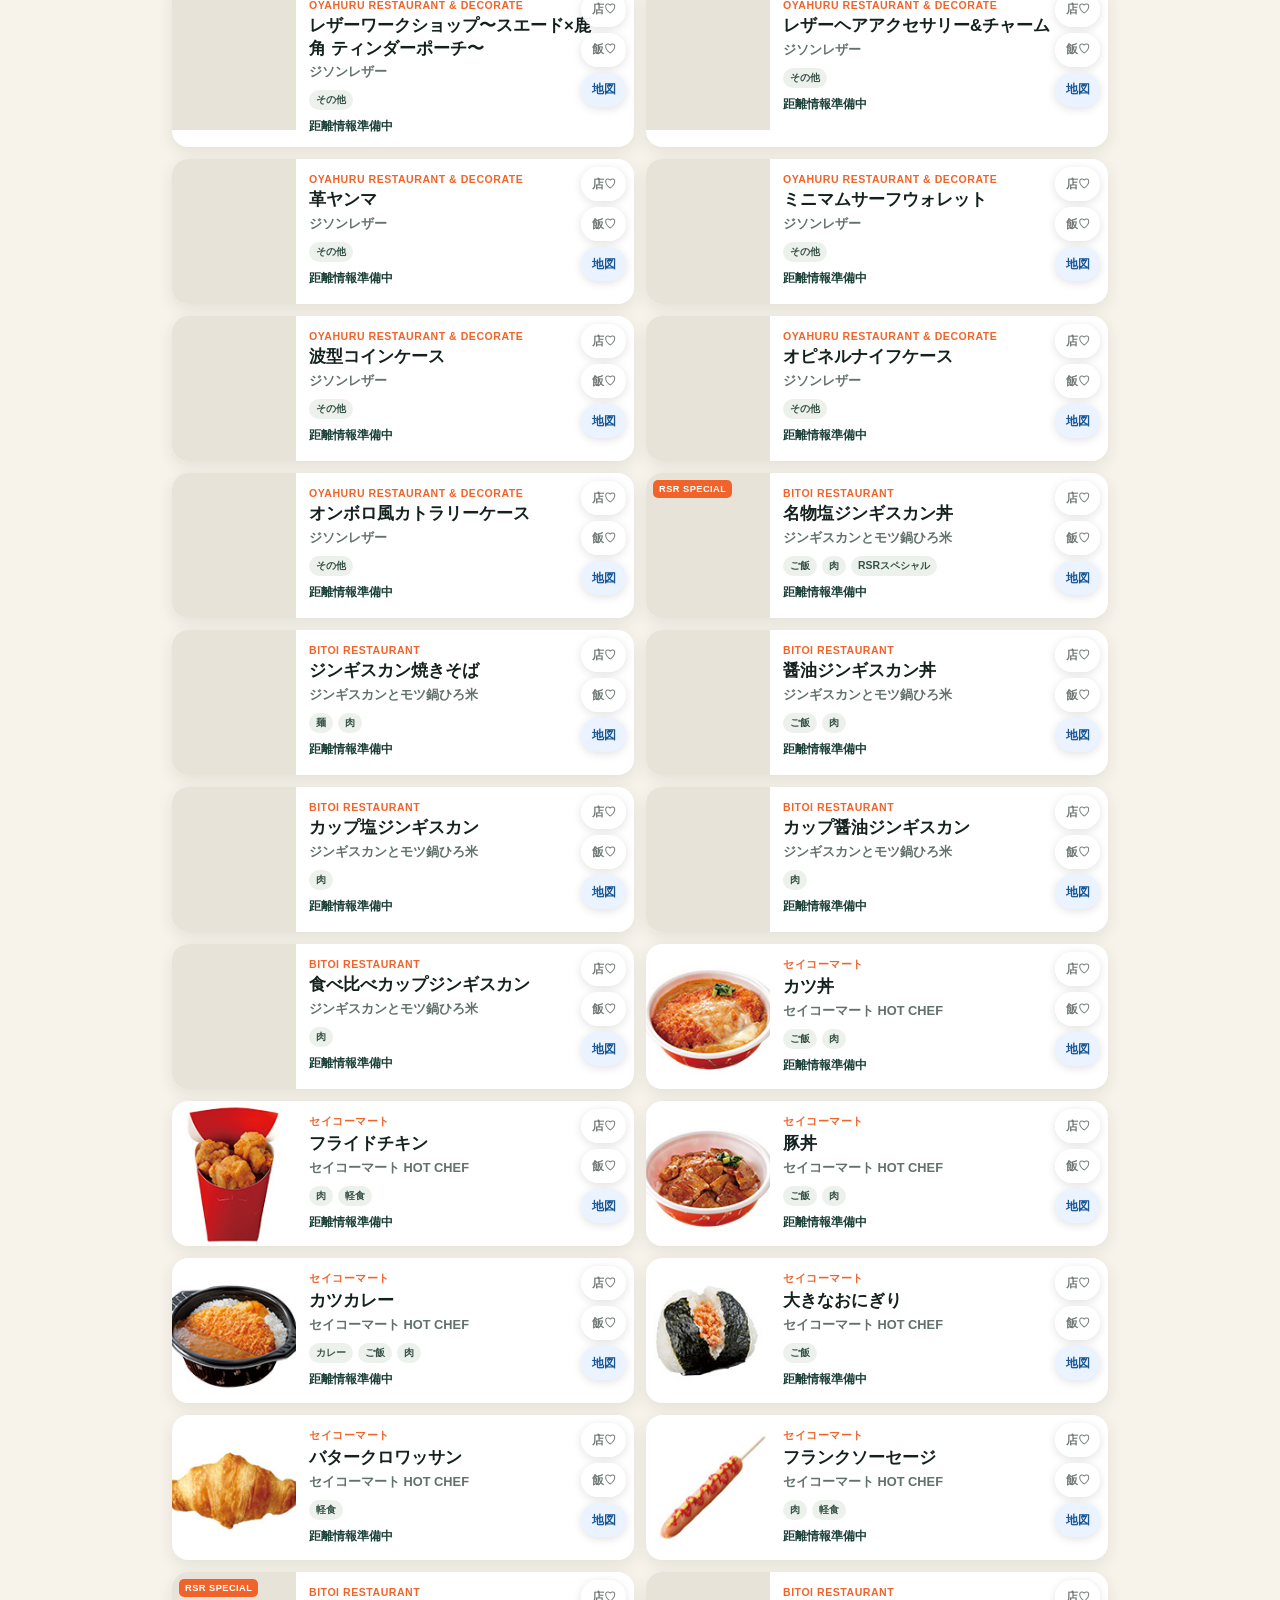
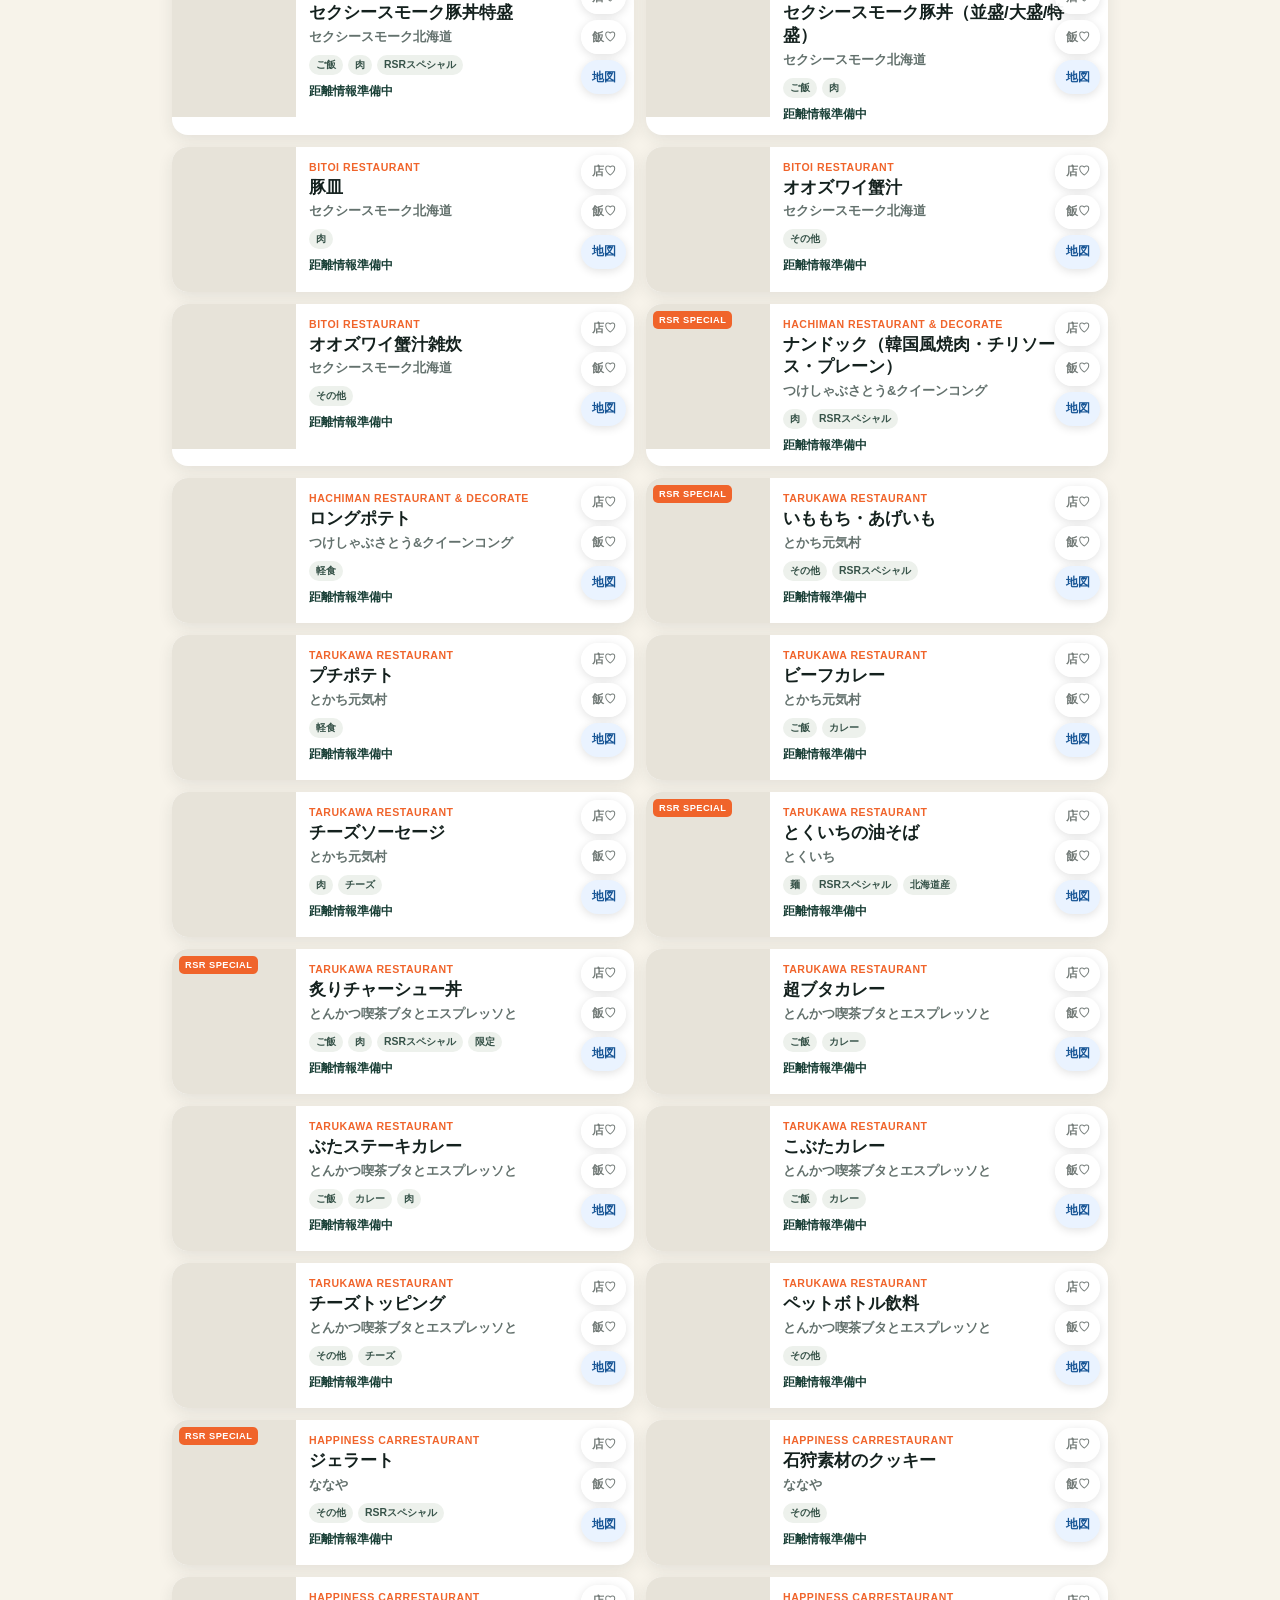
==== commit bdad7bb7: "Reset category filters when switching tabs" ====
--- a/index.html
+++ b/index.html
@@ -9,7 +9,7 @@
   <link rel="manifest" href="manifest.webmanifest">
   <link rel="preconnect" href="https://rsr.wess.co.jp">
   <link rel="stylesheet" href="assets/leaflet/leaflet.css">
-  <link rel="stylesheet" href="styles.css?v=19">
+  <link rel="stylesheet" href="styles.css?v=21">
 </head>
 <body>
   <header class="hero">
@@ -80,6 +80,6 @@
     </article>
   </template>
   <script src="assets/leaflet/leaflet.js"></script>
-  <script src="app.js?v=19" defer></script>
+  <script src="app.js?v=21" defer></script>
 </body>
 </html>
--- a/styles.css
+++ b/styles.css
@@ -1,6 +1,6 @@
 :root{--ink:#14211e;--muted:#63716d;--paper:#f7f3ea;--card:#fff;--sun:#ffca32;--orange:#f0642b;--green:#193f36;--line:#ddd7ca;--shadow:0 10px 28px rgba(26,39,35,.11)}
 *{box-sizing:border-box}html{background:var(--paper);scroll-behavior:smooth}body{margin:0;color:var(--ink);background:radial-gradient(circle at 85% 0,#ffe783 0 8rem,transparent 20rem),var(--paper);font-family:-apple-system,BlinkMacSystemFont,"Hiragino Sans","Yu Gothic UI",sans-serif;padding-bottom:86px}button,input,select{font:inherit}button{cursor:pointer}.hero{background:var(--green);color:#fff;padding:calc(24px + env(safe-area-inset-top)) 20px 36px;overflow:hidden;position:relative}.hero:after{content:"";position:absolute;inset:auto -60px -105px auto;width:220px;height:220px;border:22px solid rgba(255,202,50,.25);border-radius:50%}.eyebrow{font-size:.7rem;letter-spacing:.18em;color:#c9d8d2;font-weight:800}.brand-row{display:flex;align-items:center;gap:14px;margin-top:8px}.brand-row h1{font-family:Impact,"Arial Black",sans-serif;font-size:3rem;line-height:1;margin:0;letter-spacing:.02em}.brand-row h1 span{color:var(--sun)}.sun{width:40px;height:40px;background:var(--orange);border-radius:50%;box-shadow:0 0 0 7px rgba(240,100,43,.25)}.hero p{margin:14px 0 0;font-weight:700}.search-panel{margin:-18px 12px 0;padding:16px;position:relative;background:rgba(255,255,255,.97);border-radius:20px;box-shadow:var(--shadow);max-width:960px}.search-box{height:54px;border:2px solid var(--ink);border-radius:14px;display:flex;align-items:center;padding:0 10px 0 15px;gap:8px}.search-box>span{font-size:1.6rem}.search-box input{border:0;outline:0;width:100%;font-size:16px;background:transparent}.icon-button{border:0;background:transparent;font-size:1.5rem;color:var(--muted)}.search-panel h2{font-size:1rem;margin:18px 0 10px}.category-grid{display:grid;grid-template-columns:repeat(3,1fr);gap:8px}.category{border:1px solid var(--line);background:#faf9f5;border-radius:12px;min-height:49px;font-weight:800;color:var(--ink)}.category.selected{background:var(--green);color:#fff;border-color:var(--green);box-shadow:inset 0 -3px rgba(0,0,0,.15)}.filter-row{display:flex;justify-content:space-between;gap:8px;margin-top:12px;align-items:center}.switch input{position:absolute;opacity:0}.switch span,.secondary{display:block;border:1px solid var(--line);background:#fff;border-radius:999px;padding:9px 12px;font-size:.82rem;font-weight:750}.switch input:checked+span{background:#fee3df;color:#a32d1f;border-color:#ef9d8f}.secondary{color:var(--green)}.subfilters{display:flex;gap:7px;overflow:auto;padding-top:12px}.subfilters button{white-space:nowrap;border:1px solid var(--line);border-radius:999px;background:#fff;padding:8px 12px}.subfilters button.selected{background:var(--sun);border-color:#dba600}.results{padding:22px 12px;max-width:960px;margin:auto}.results-head{display:flex;justify-content:space-between;align-items:center;margin-bottom:12px}.results-head>div{font-size:1.7rem;font-weight:900}.results-head small{font-size:.78rem;color:var(--muted)}select{border:0;background:transparent;color:var(--ink);font-weight:700}.status{text-align:center;color:var(--muted);padding:30px}.cards{display:grid;gap:12px}.card{position:relative;background:var(--card);border-radius:16px;overflow:hidden;box-shadow:0 5px 16px rgba(33,43,40,.09)}.card-main{display:grid;grid-template-columns:124px 1fr;text-align:left;width:100%;padding:0;border:0;background:none;color:inherit}.photo-wrap{position:relative;min-height:145px;background:#e7e3d9}.photo{position:absolute;width:100%;height:100%;object-fit:cover}.special{display:none;position:absolute;left:7px;top:7px;background:var(--orange);color:#fff;padding:4px 6px;border-radius:5px;font-size:.58rem;font-weight:900;letter-spacing:.05em}.card.is-special .special{display:block}.card-body{padding:14px 40px 12px 13px;min-width:0}.area{color:var(--orange);font-size:.66rem;font-weight:900;text-transform:uppercase;letter-spacing:.05em}.menu-name{font-size:1.05rem;line-height:1.35;margin:4px 0}.shop-name{font-size:.8rem;color:var(--muted);font-weight:700}.chips{display:flex;gap:5px;flex-wrap:wrap;margin-top:9px}.chip{background:#edf1ec;color:#365248;padding:3px 7px;border-radius:99px;font-size:.65rem;font-weight:700}.distance{margin-top:8px;color:var(--green);font-size:.76rem;font-weight:800}.favorite{position:absolute;right:9px;top:9px;width:36px;height:36px;border-radius:50%;background:rgba(255,255,255,.93);border:0;font-size:1.45rem;color:#9a9a91;box-shadow:0 2px 10px rgba(0,0,0,.12)}.favorite.on{color:var(--orange)}.bottom-nav{position:fixed;z-index:20;left:0;right:0;bottom:0;height:calc(68px + env(safe-area-inset-bottom));padding-bottom:env(safe-area-inset-bottom);background:#fff;border-top:1px solid var(--line);display:grid;grid-template-columns:repeat(3,1fr)}.bottom-nav button{background:#fff;border:0;color:#7c8884;display:flex;flex-direction:column;align-items:center;justify-content:center;gap:2px;font-size:.68rem;font-weight:800}.bottom-nav b{font-size:1.35rem}.bottom-nav .active{color:var(--orange)}dialog{border:0;padding:0;border-radius:22px 22px 0 0;width:min(100%,700px);max-width:none;margin:auto auto 0;max-height:92vh;color:var(--ink);box-shadow:0 -14px 50px rgba(0,0,0,.28)}dialog::backdrop{background:rgba(7,20,16,.68)}.detail-image{width:100%;height:230px;object-fit:cover;background:#eee}.detail-inner{padding:20px 18px 28px}.detail-close{position:absolute;right:12px;top:12px;border:0;border-radius:50%;width:40px;height:40px;background:#fff;font-size:1.4rem}.detail-inner h2{margin:4px 0}.detail-inner h3{margin:24px 0 8px}.menu-list{padding-left:20px}.detail-actions{display:grid;grid-template-columns:1fr 1fr;gap:8px;margin-top:22px}.detail-actions a,.detail-actions button{text-align:center;text-decoration:none;border:1px solid var(--line);border-radius:12px;padding:13px 8px;background:#fff;color:var(--ink);font-weight:800}.empty{padding:50px 20px;text-align:center;color:var(--muted)}
-.subfilters{display:block;padding-top:12px;border-top:1px solid var(--line);margin-top:12px;overflow:visible}.breadcrumbs,.subchoices{display:flex;align-items:center;gap:7px;overflow:auto}.breadcrumbs{margin-bottom:9px;color:var(--muted);font-size:.75rem}.breadcrumbs button{border:0;padding:3px;background:transparent;color:var(--green);font-weight:800}.subchoices:after{content:"";min-width:4px}
+.subfilters{display:block;padding-top:12px;border-top:1px solid var(--line);margin-top:12px;overflow:visible}.subfilters[hidden]{display:none}.breadcrumbs,.subchoices{display:flex;align-items:center;gap:7px;overflow:auto}.breadcrumbs{margin-bottom:9px;color:var(--muted);font-size:.75rem}.breadcrumbs button{border:0;padding:3px;background:transparent;color:var(--green);font-weight:800}.subchoices:after{content:"";min-width:4px}
 @media(min-width:700px){.search-panel{margin:-18px auto 0}.category-grid{grid-template-columns:repeat(9,1fr)}.cards{grid-template-columns:repeat(2,1fr)}.hero{padding-left:max(20px,calc((100% - 960px)/2))}.bottom-nav{left:50%;transform:translateX(-50%);max-width:600px;border:1px solid var(--line);border-bottom:0;border-radius:18px 18px 0 0}}
 @media(prefers-reduced-motion:reduce){html{scroll-behavior:auto}}
 .coordinate-note{font-size:.72rem;line-height:1.5;color:var(--muted);background:#f4f1e9;border-radius:8px;padding:8px 10px}
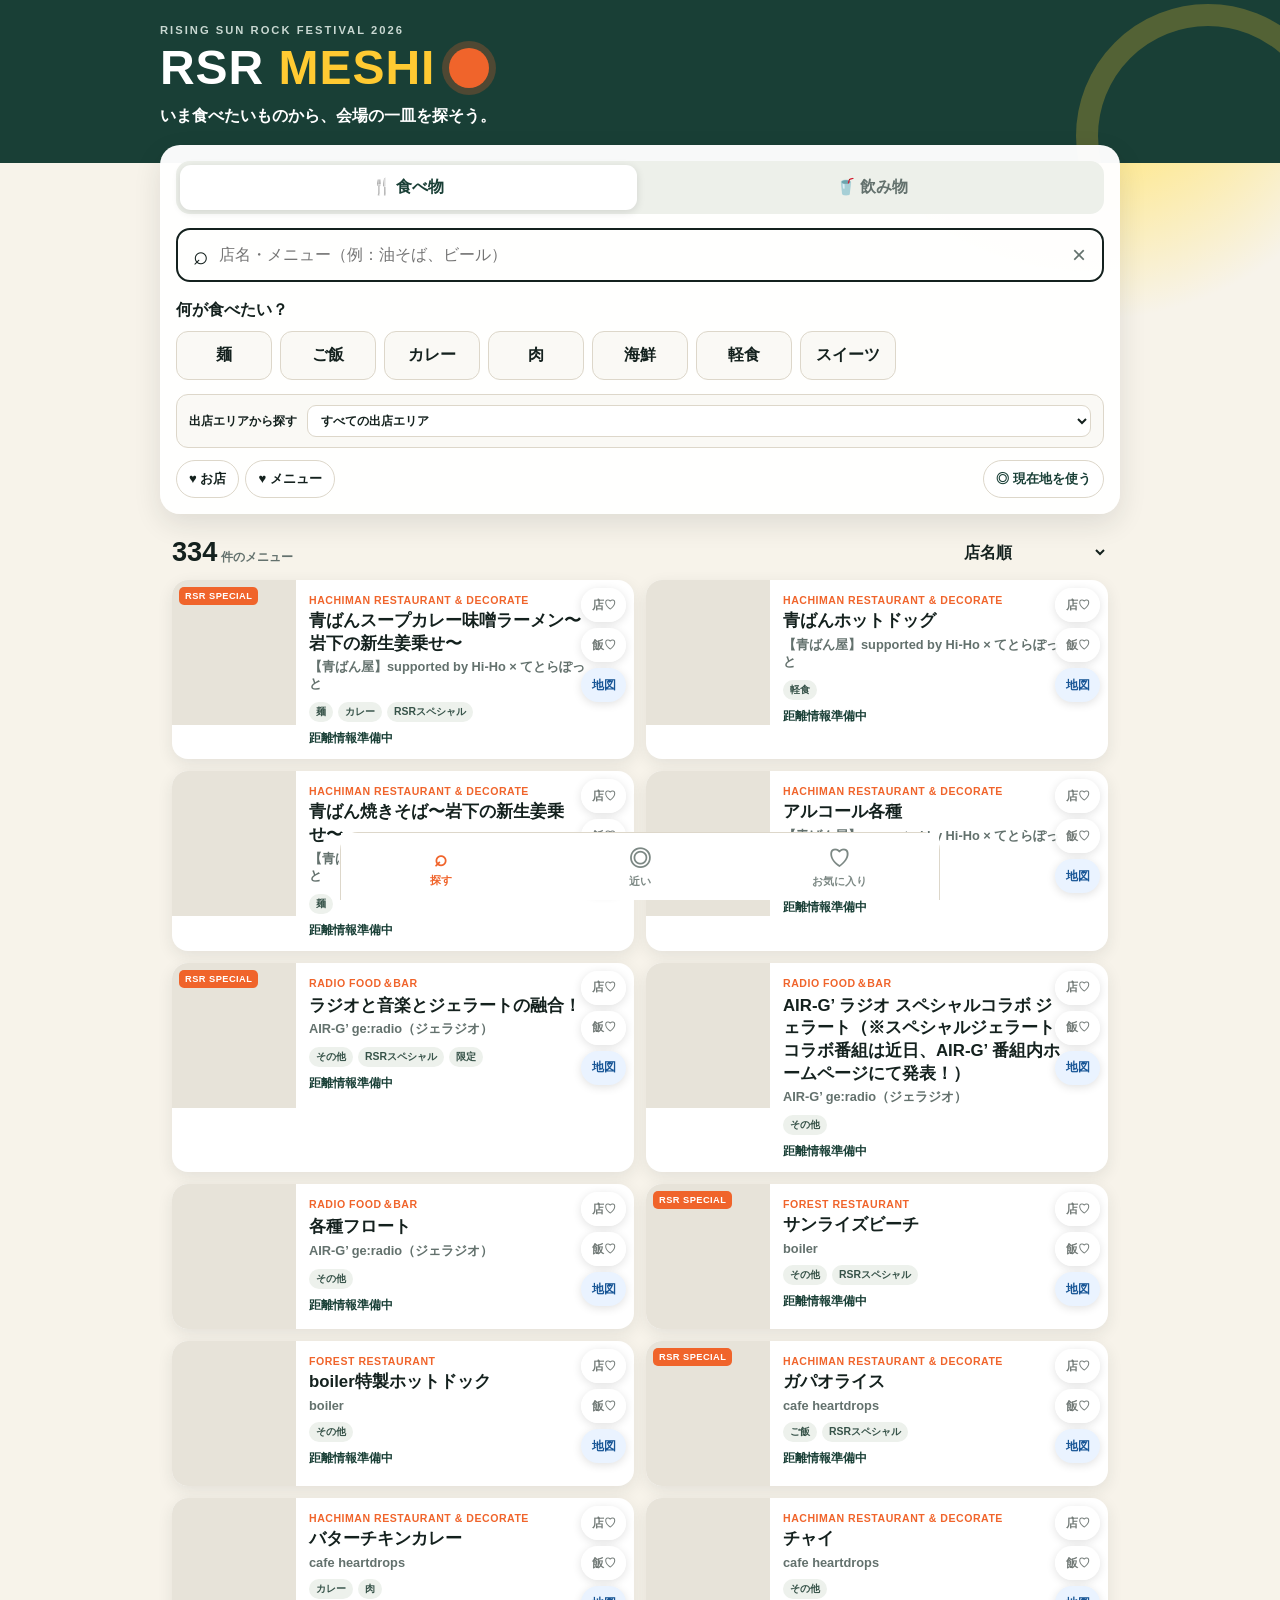
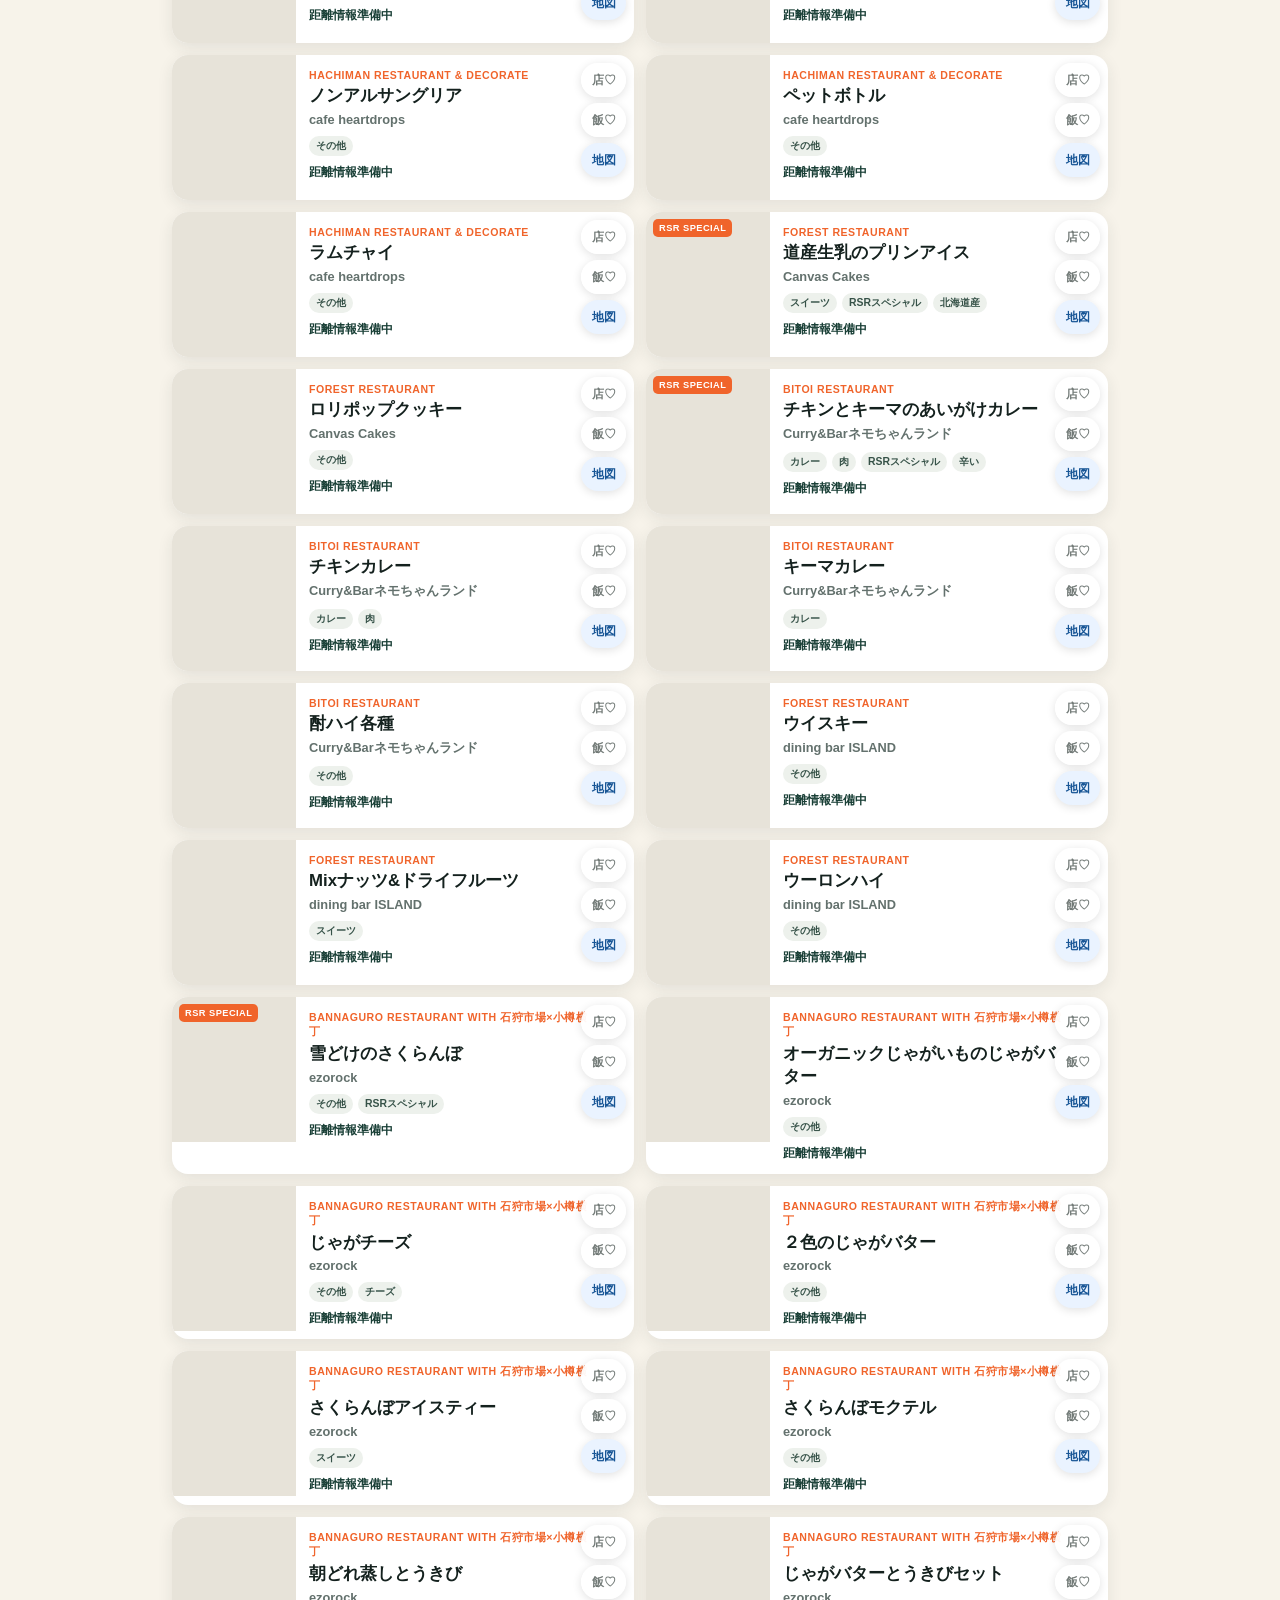
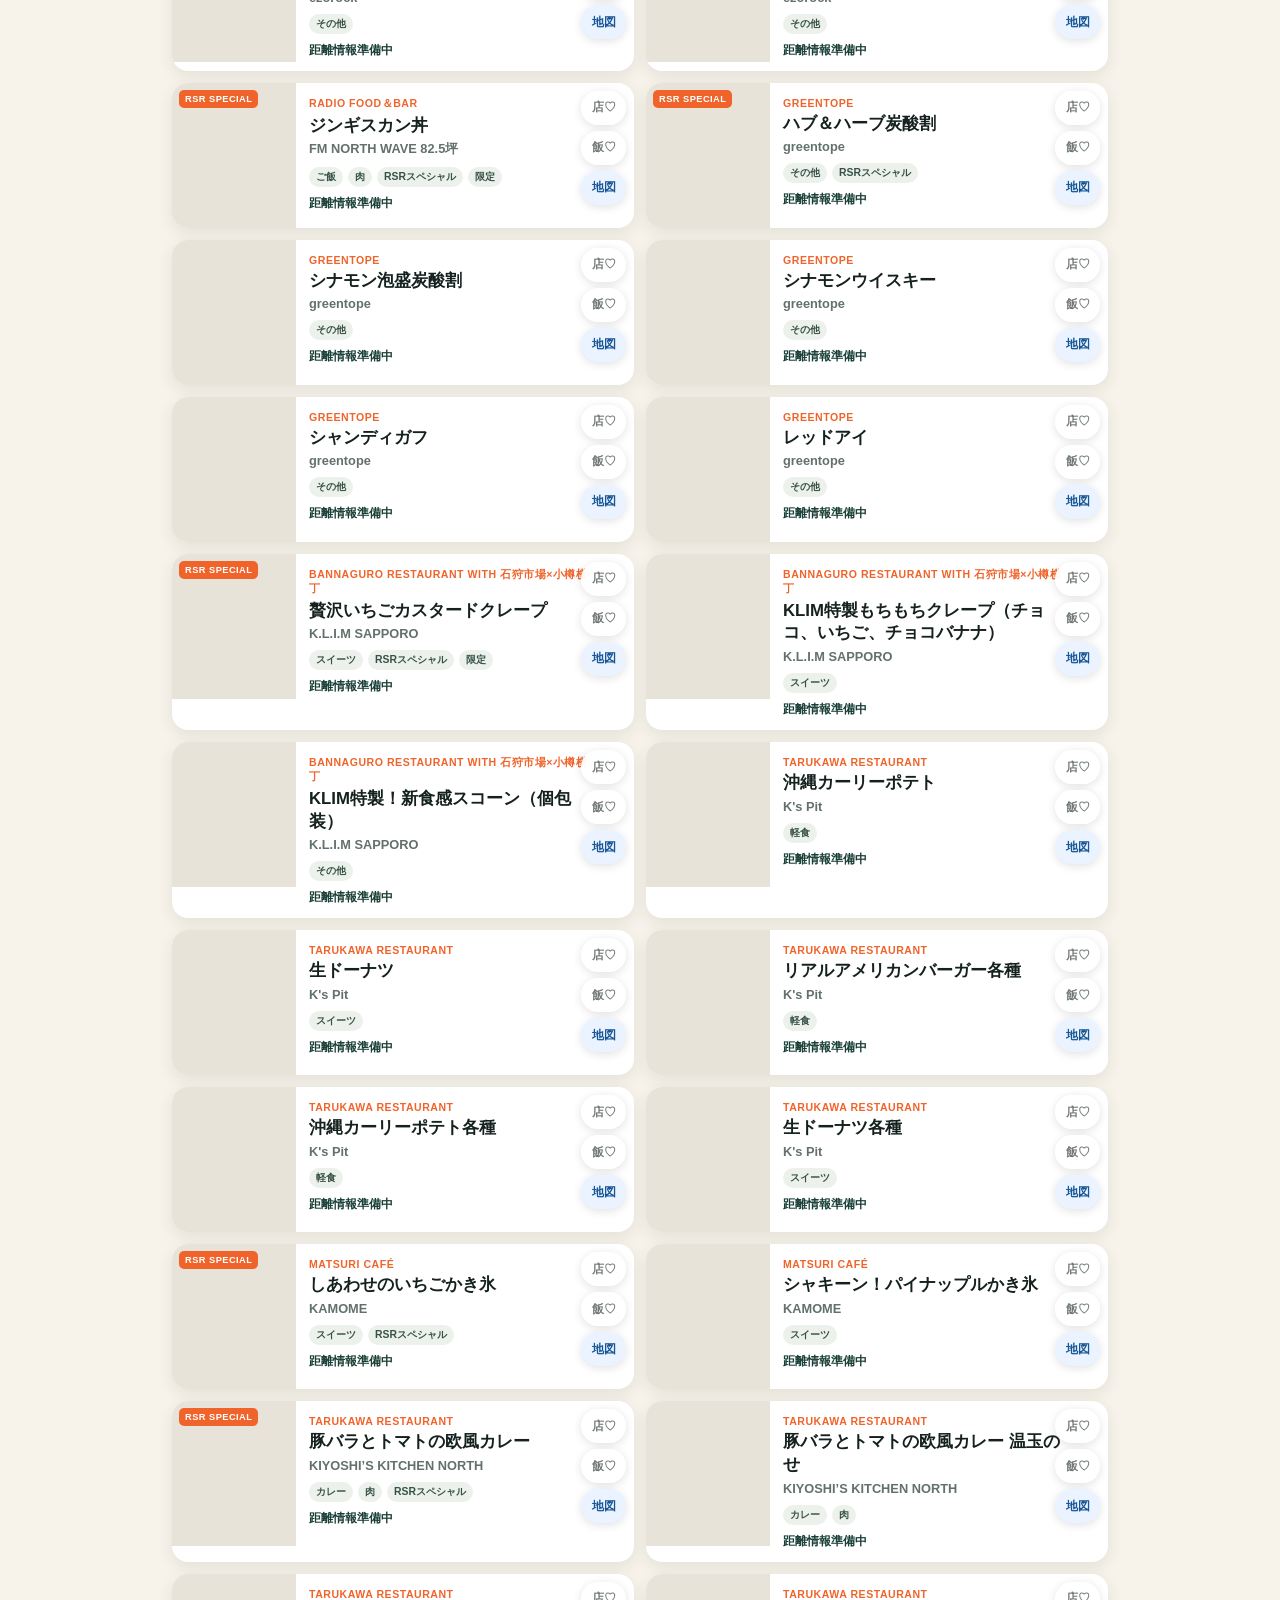
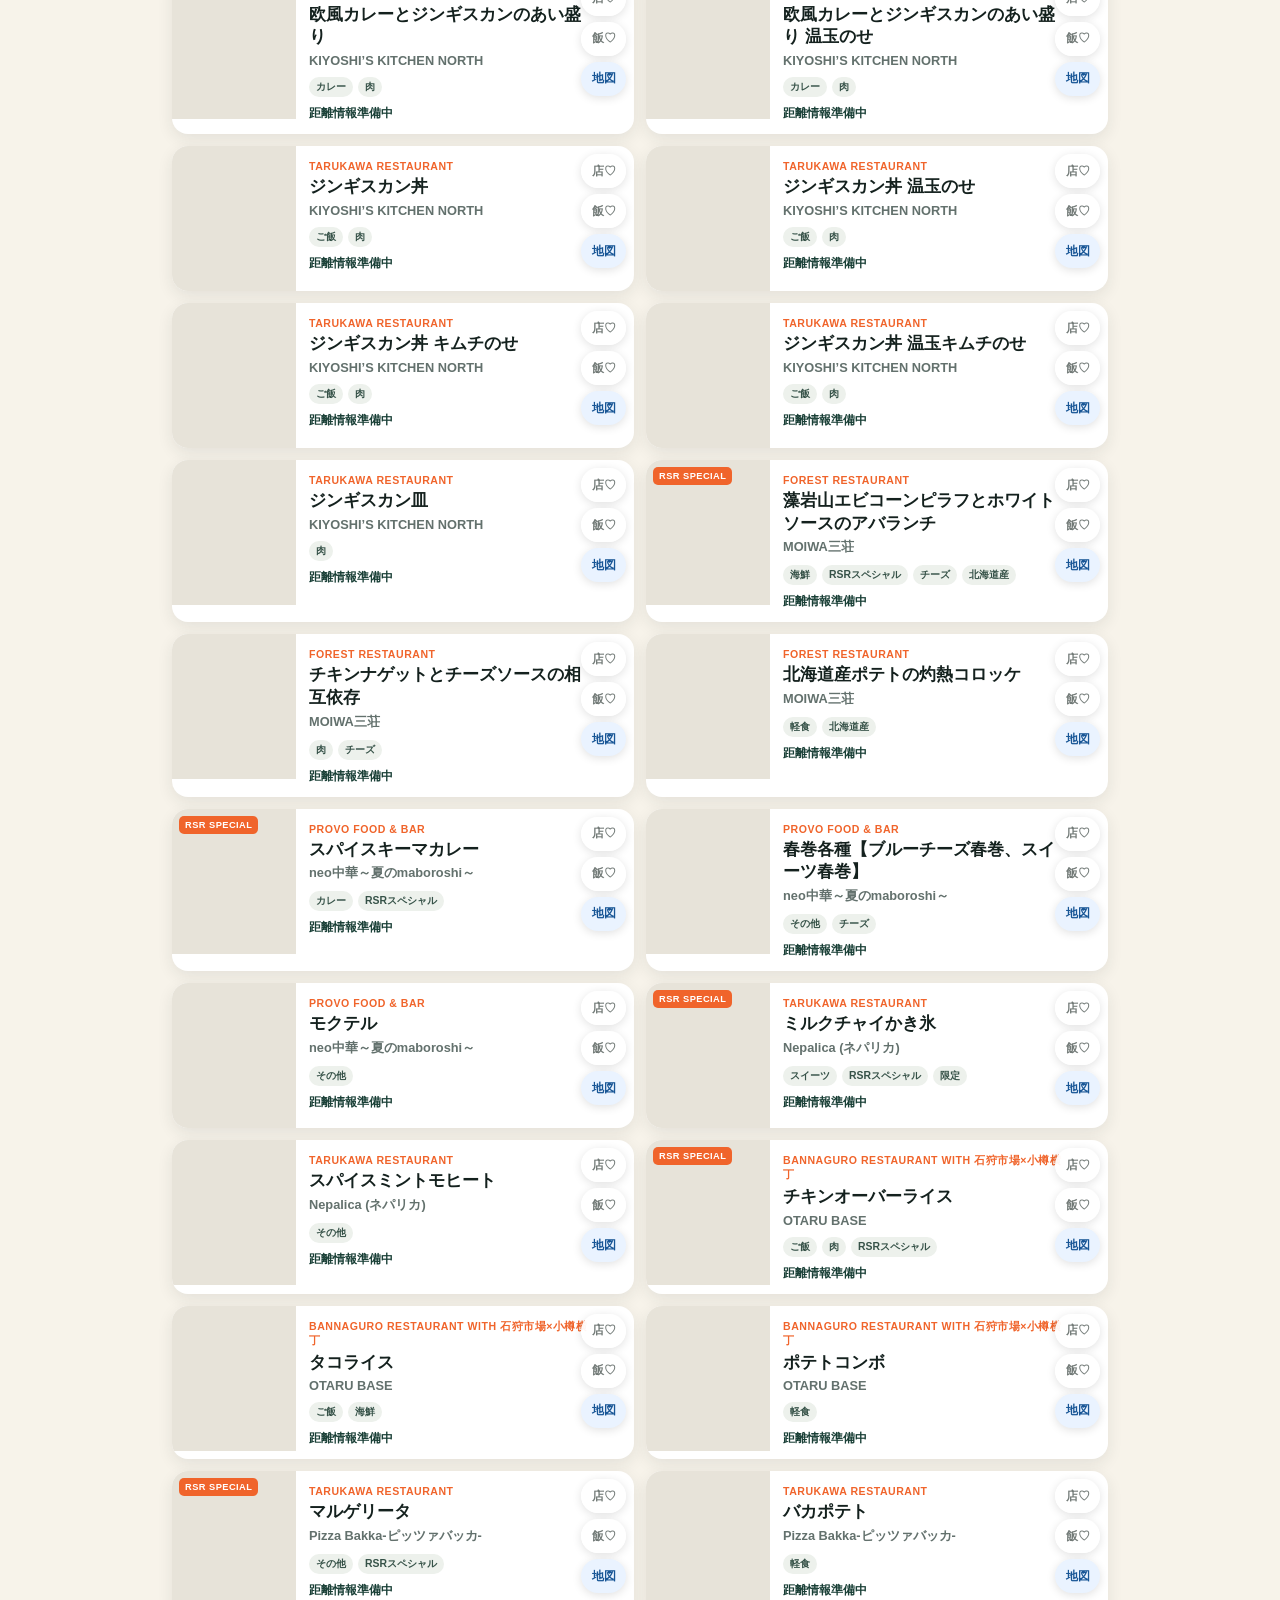
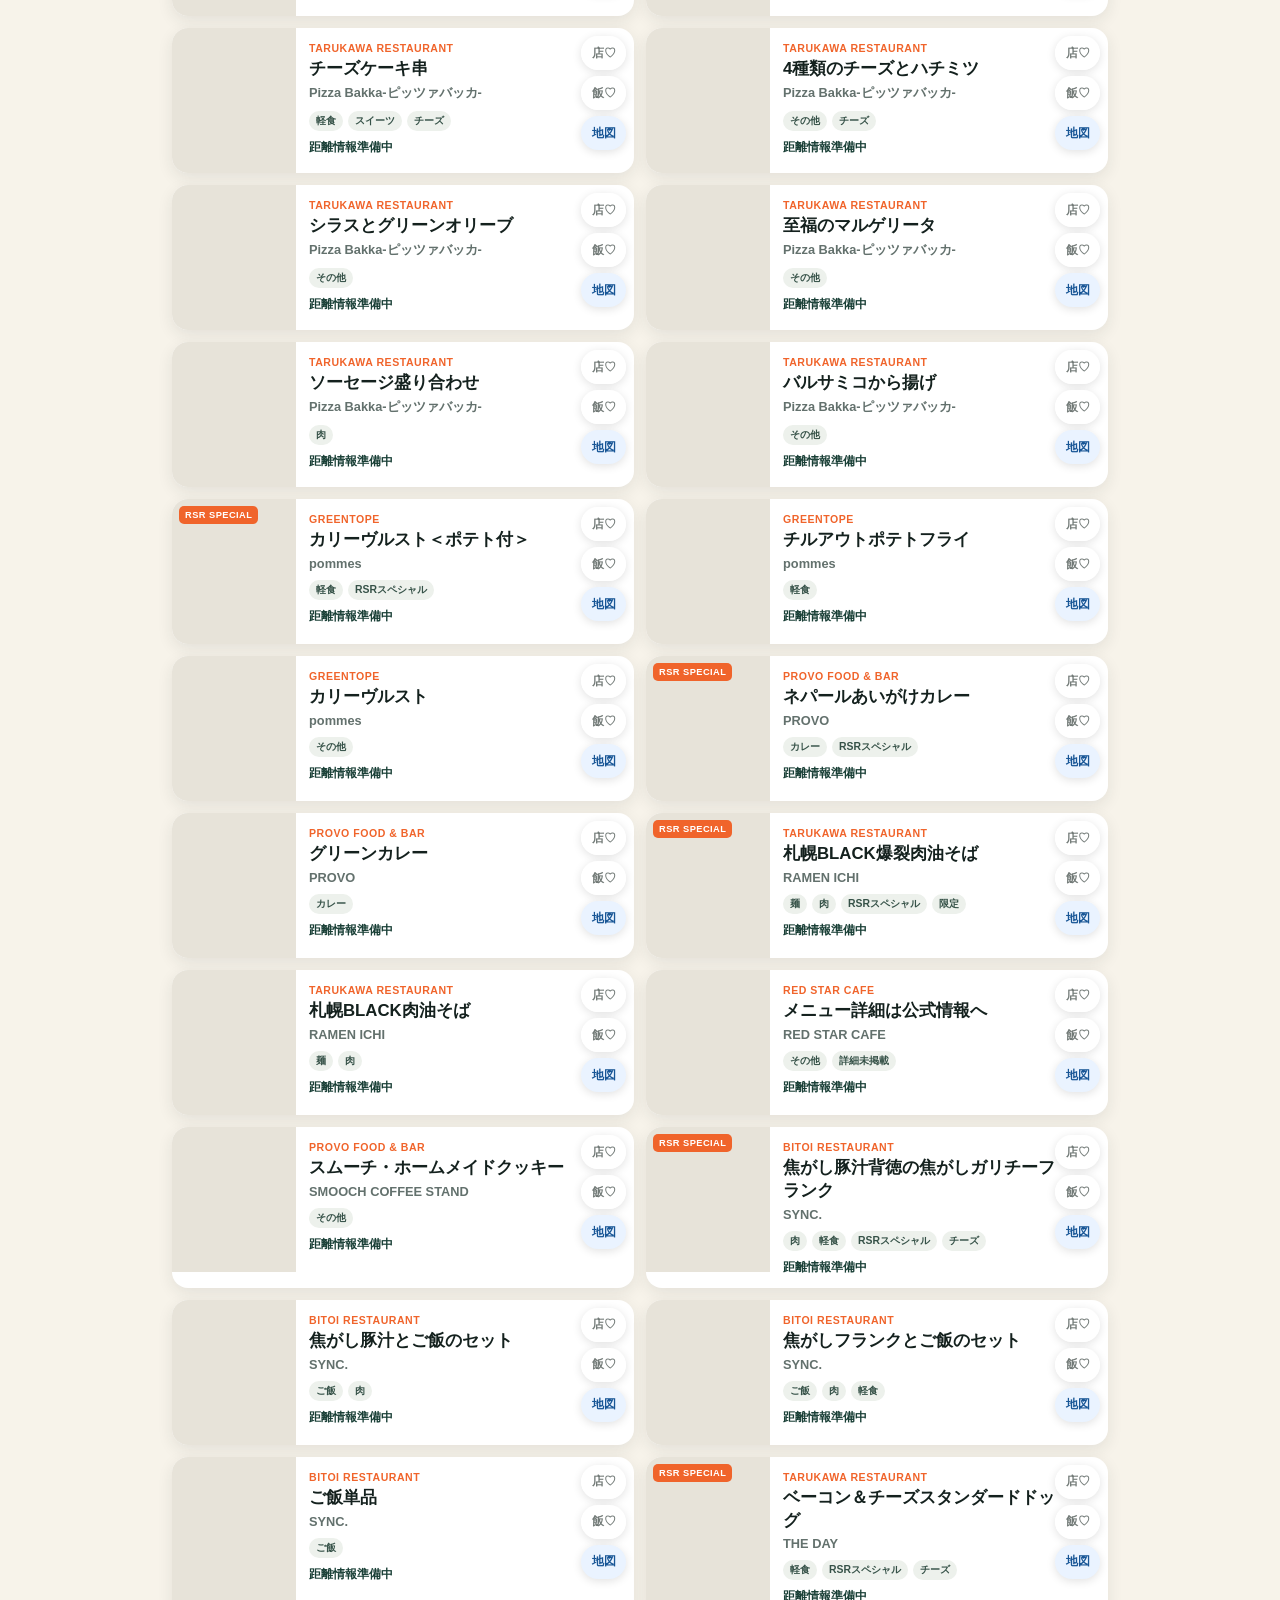
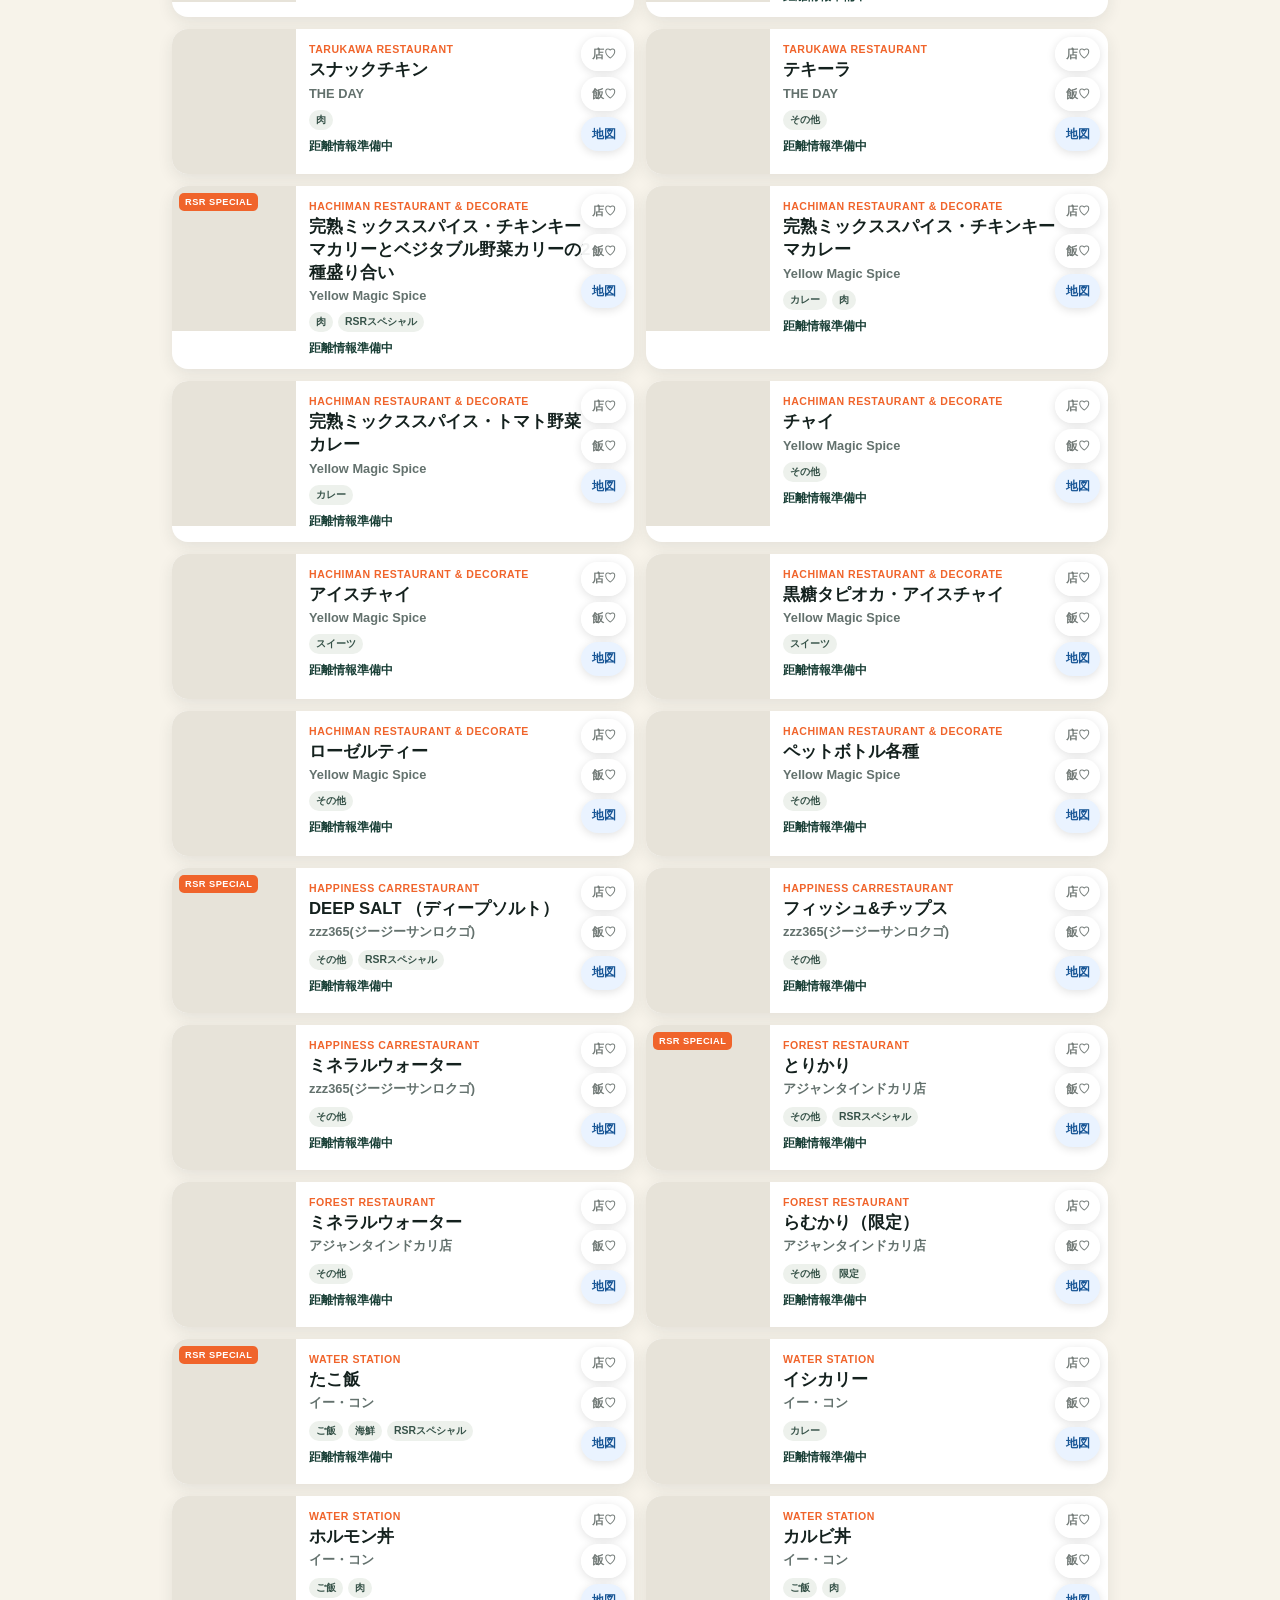
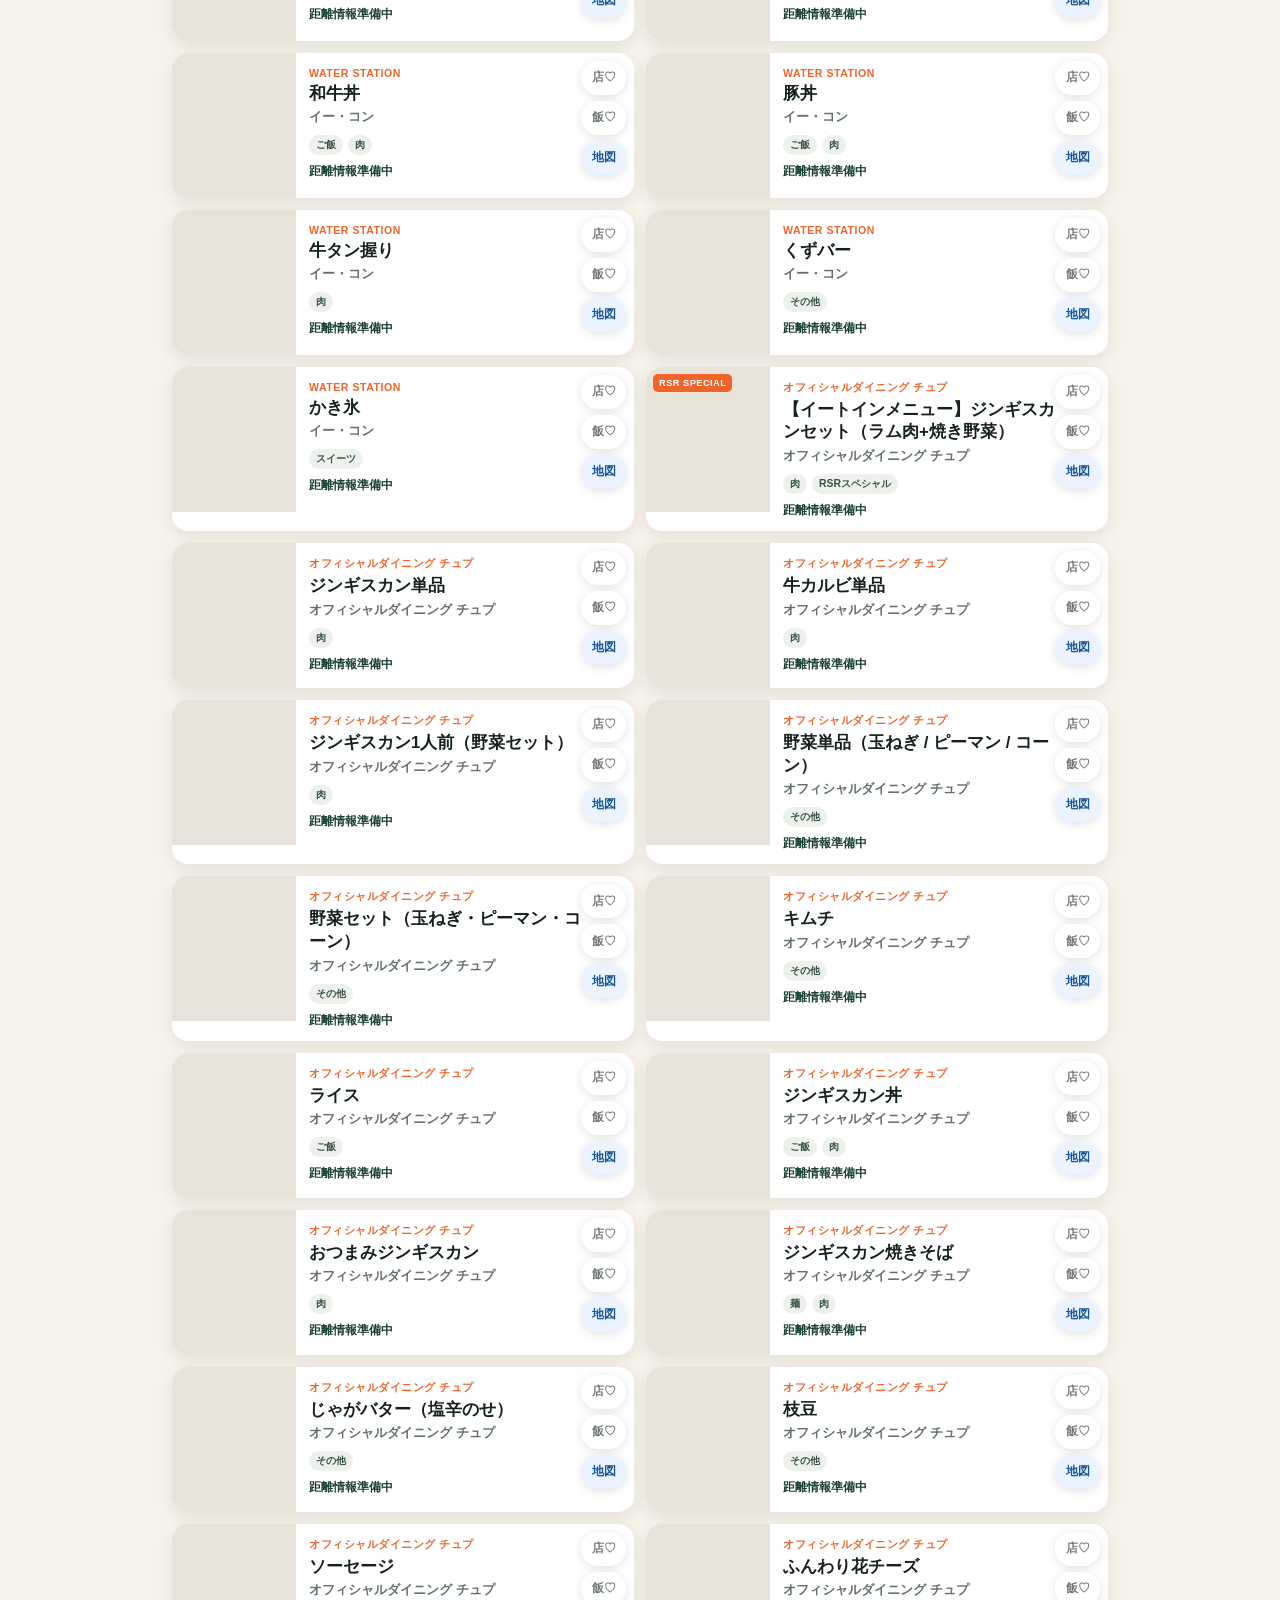
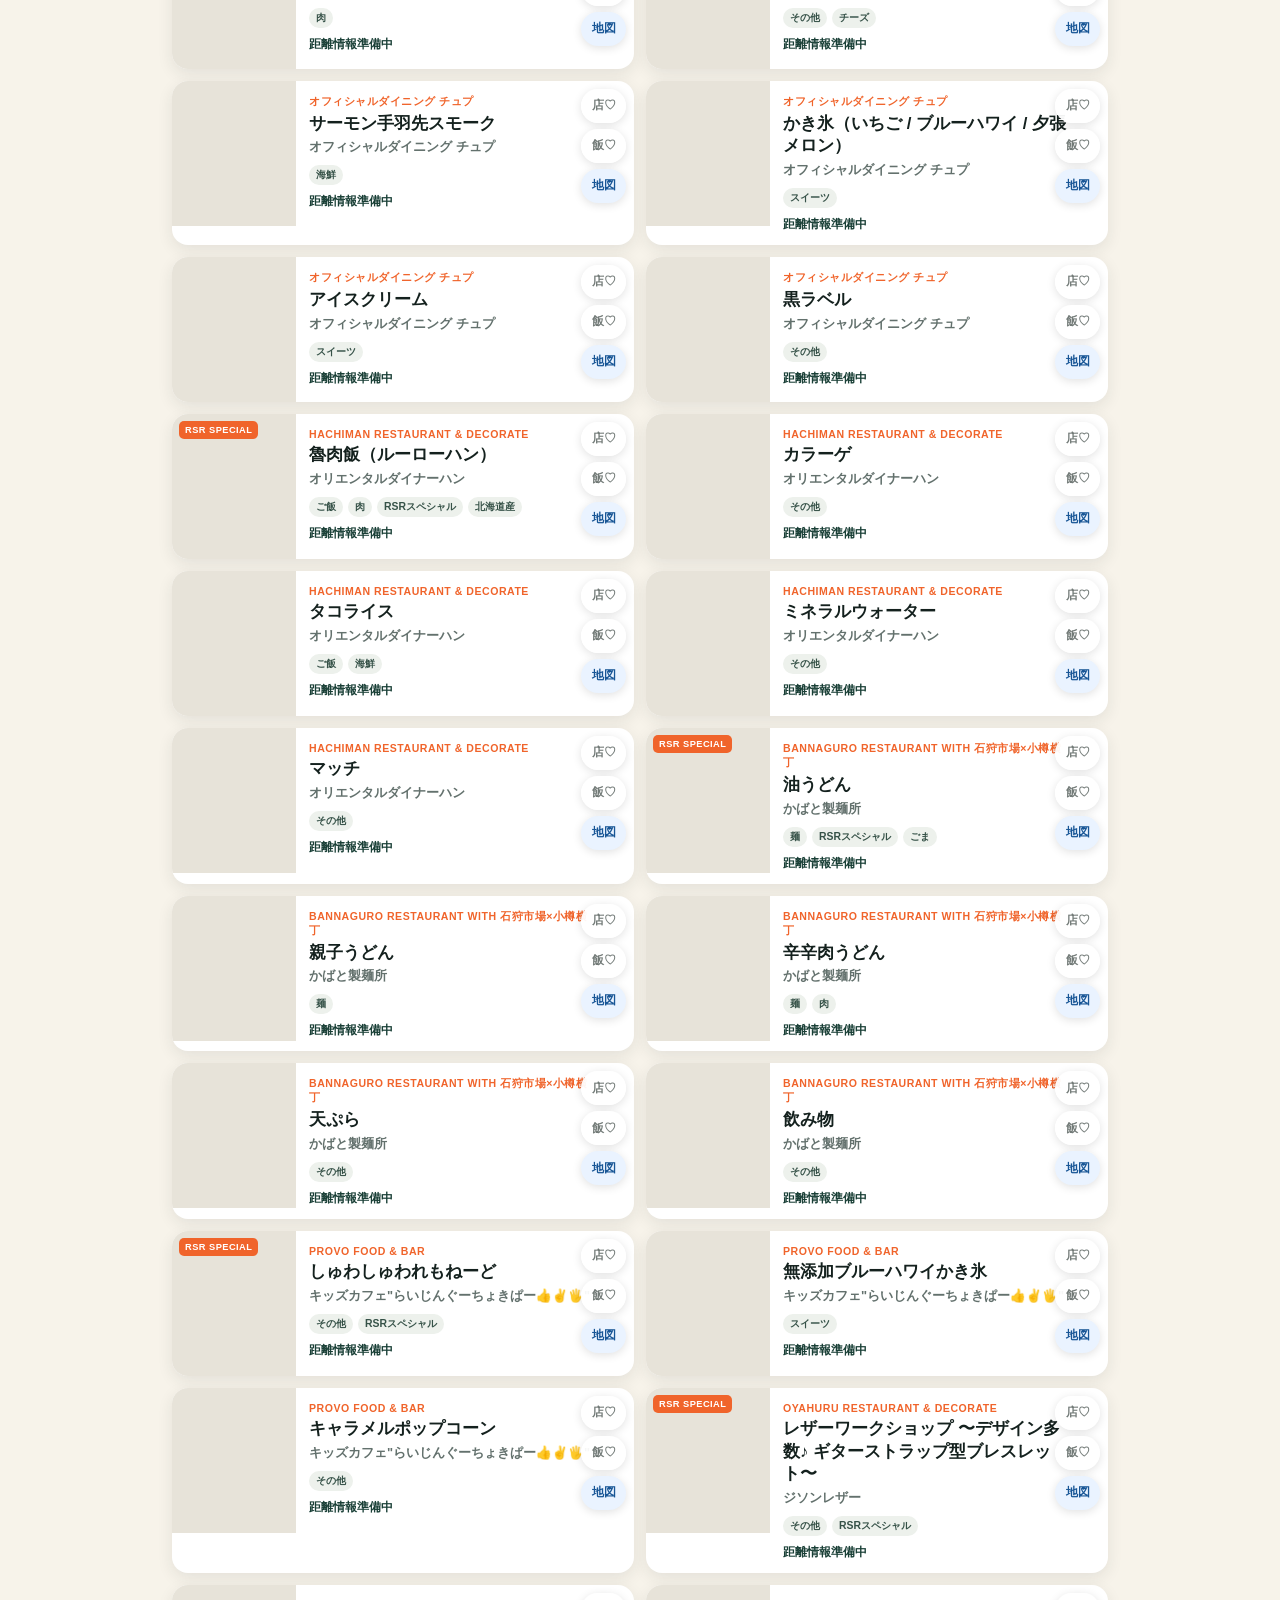
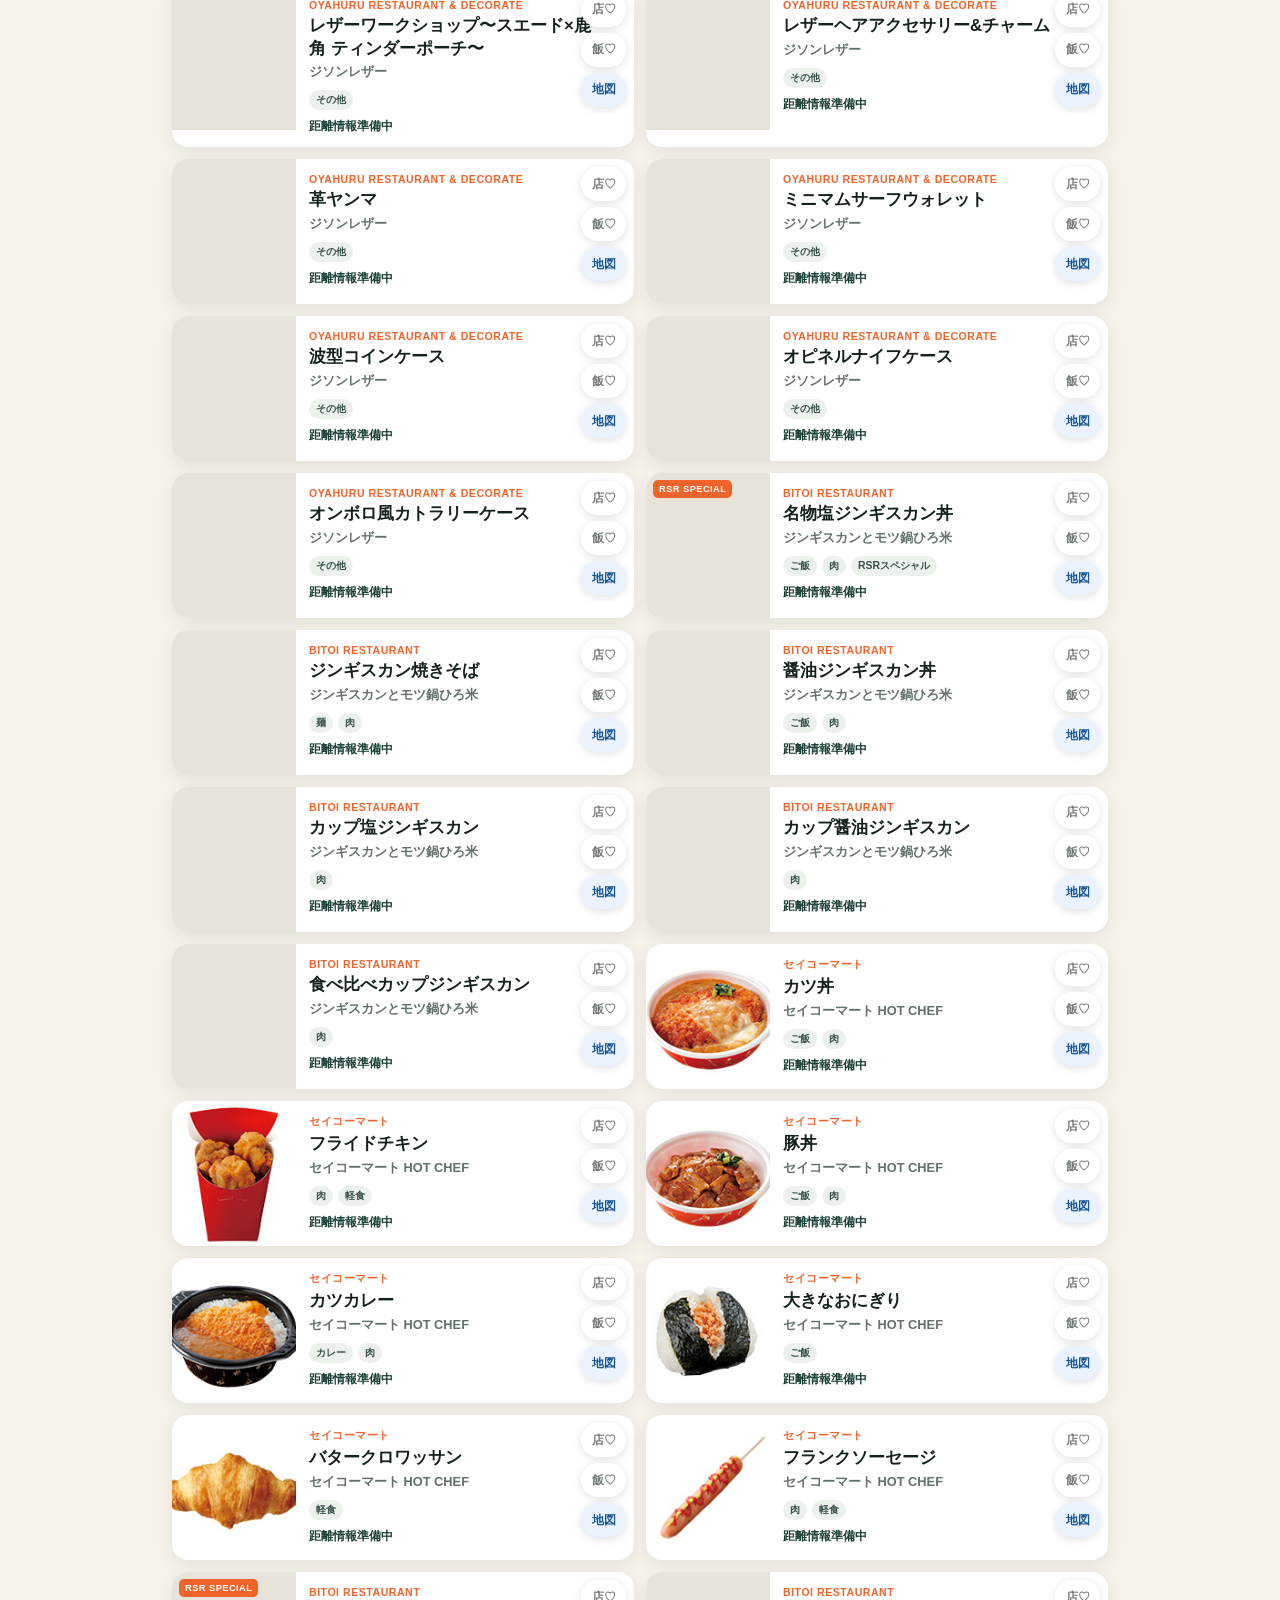
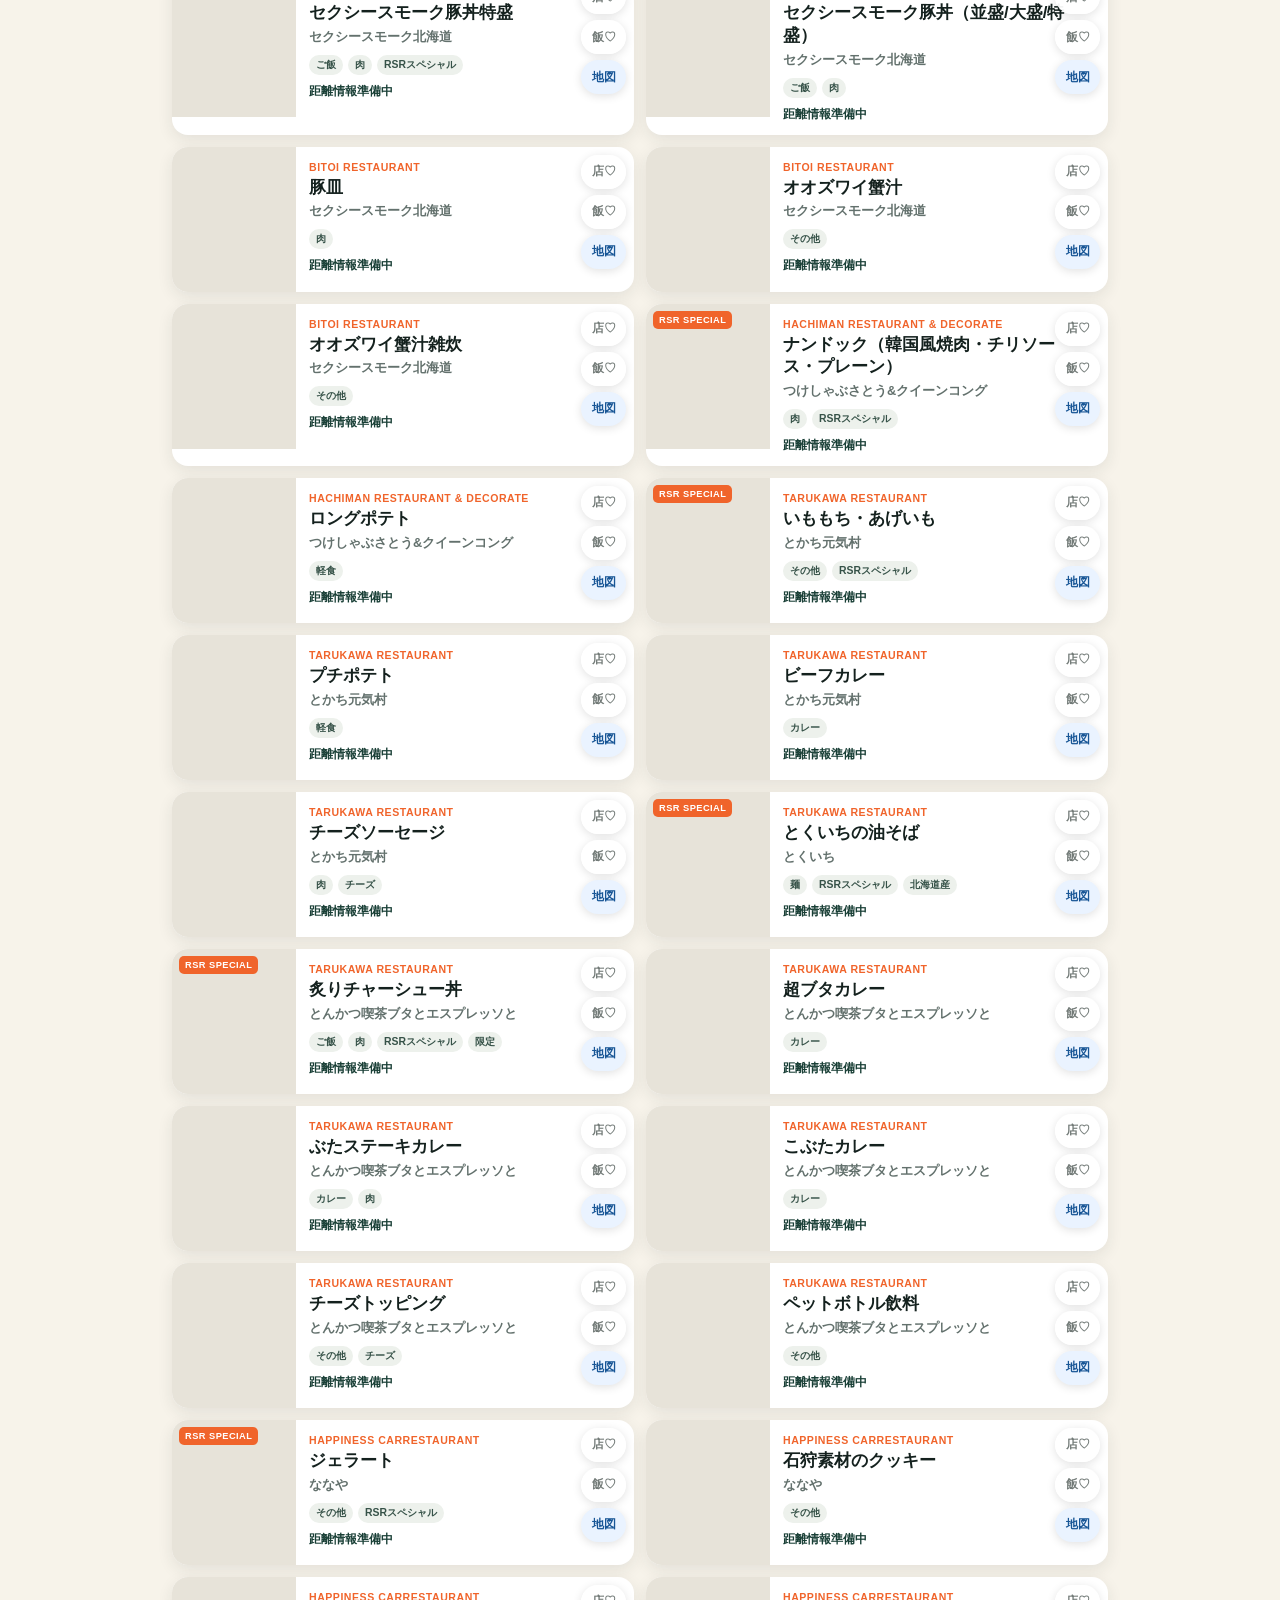
==== commit 2cf31c72: "Fix noodle and rice subcategories" ====
--- a/index.html
+++ b/index.html
@@ -9,7 +9,7 @@
   <link rel="manifest" href="manifest.webmanifest">
   <link rel="preconnect" href="https://rsr.wess.co.jp">
   <link rel="stylesheet" href="assets/leaflet/leaflet.css">
-  <link rel="stylesheet" href="styles.css?v=21">
+  <link rel="stylesheet" href="styles.css?v=22">
 </head>
 <body>
   <header class="hero">
@@ -80,6 +80,6 @@
     </article>
   </template>
   <script src="assets/leaflet/leaflet.js"></script>
-  <script src="app.js?v=21" defer></script>
+  <script src="app.js?v=22" defer></script>
 </body>
 </html>
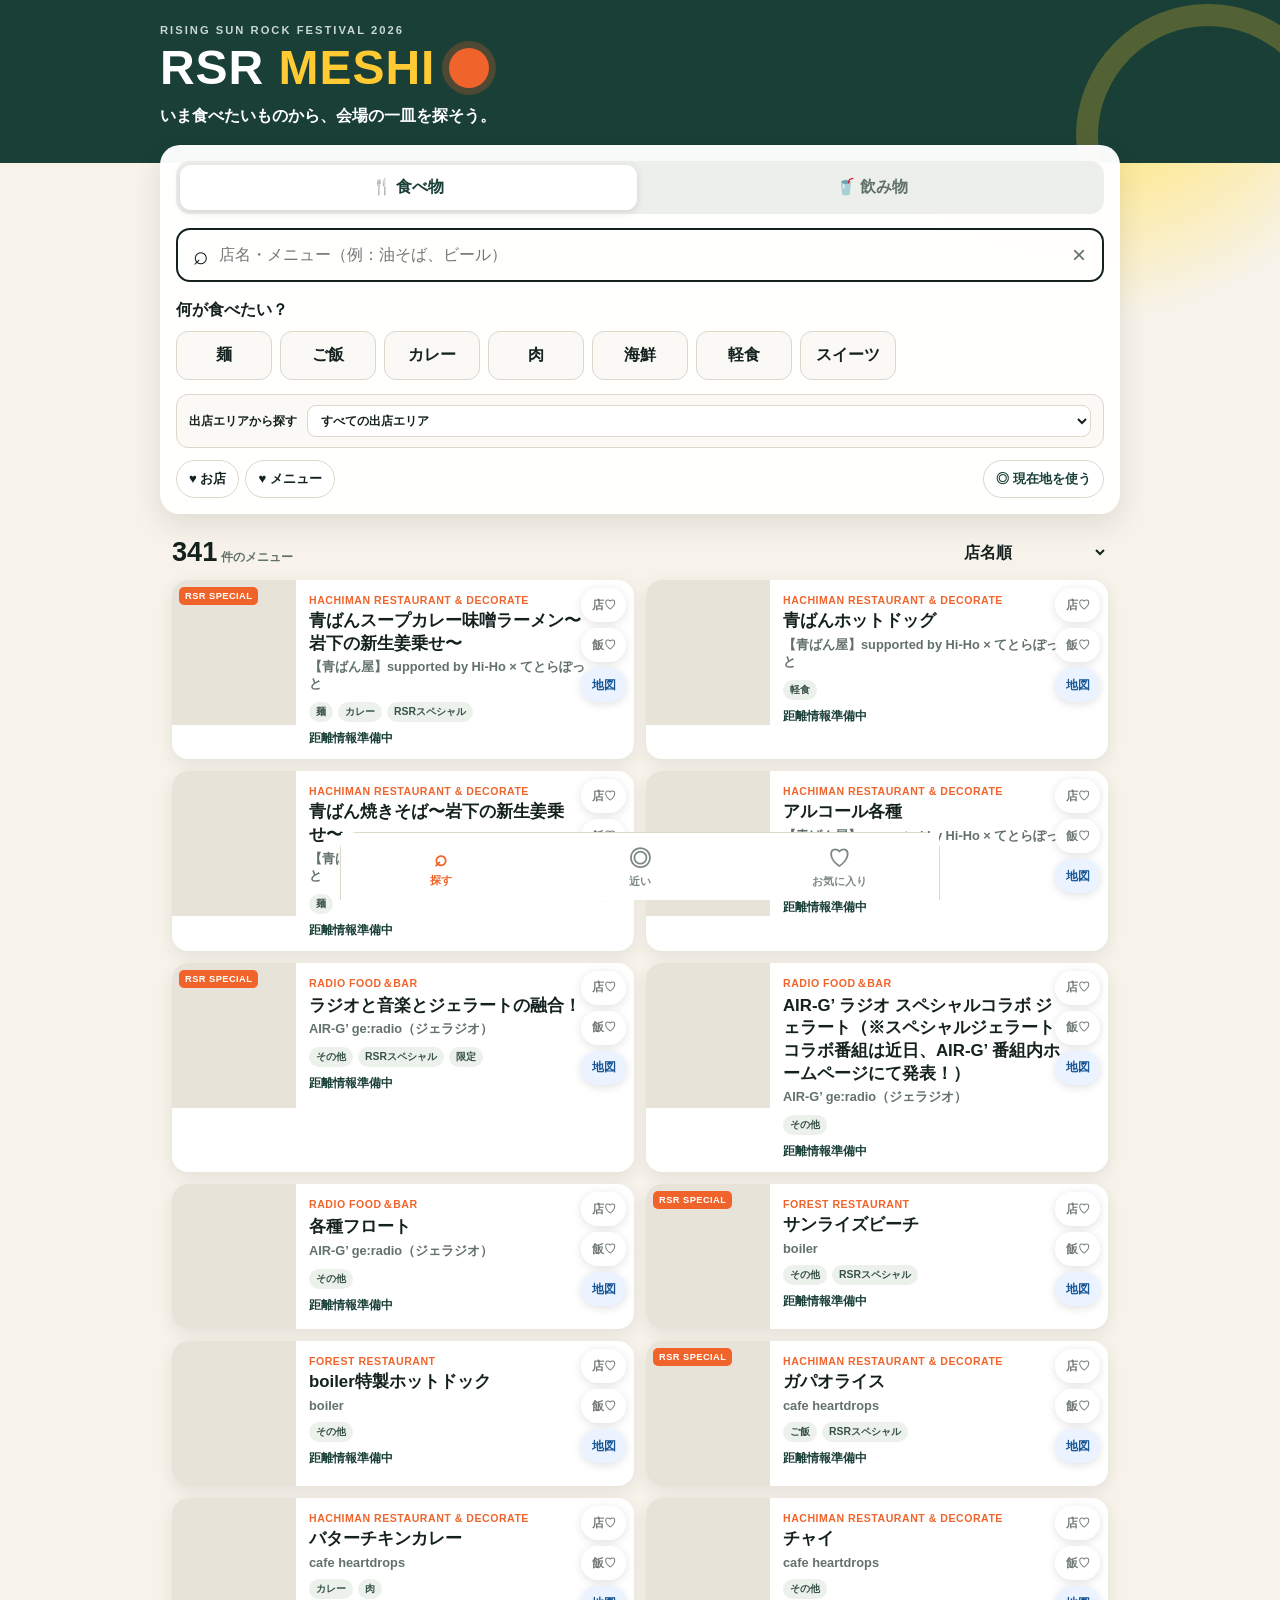
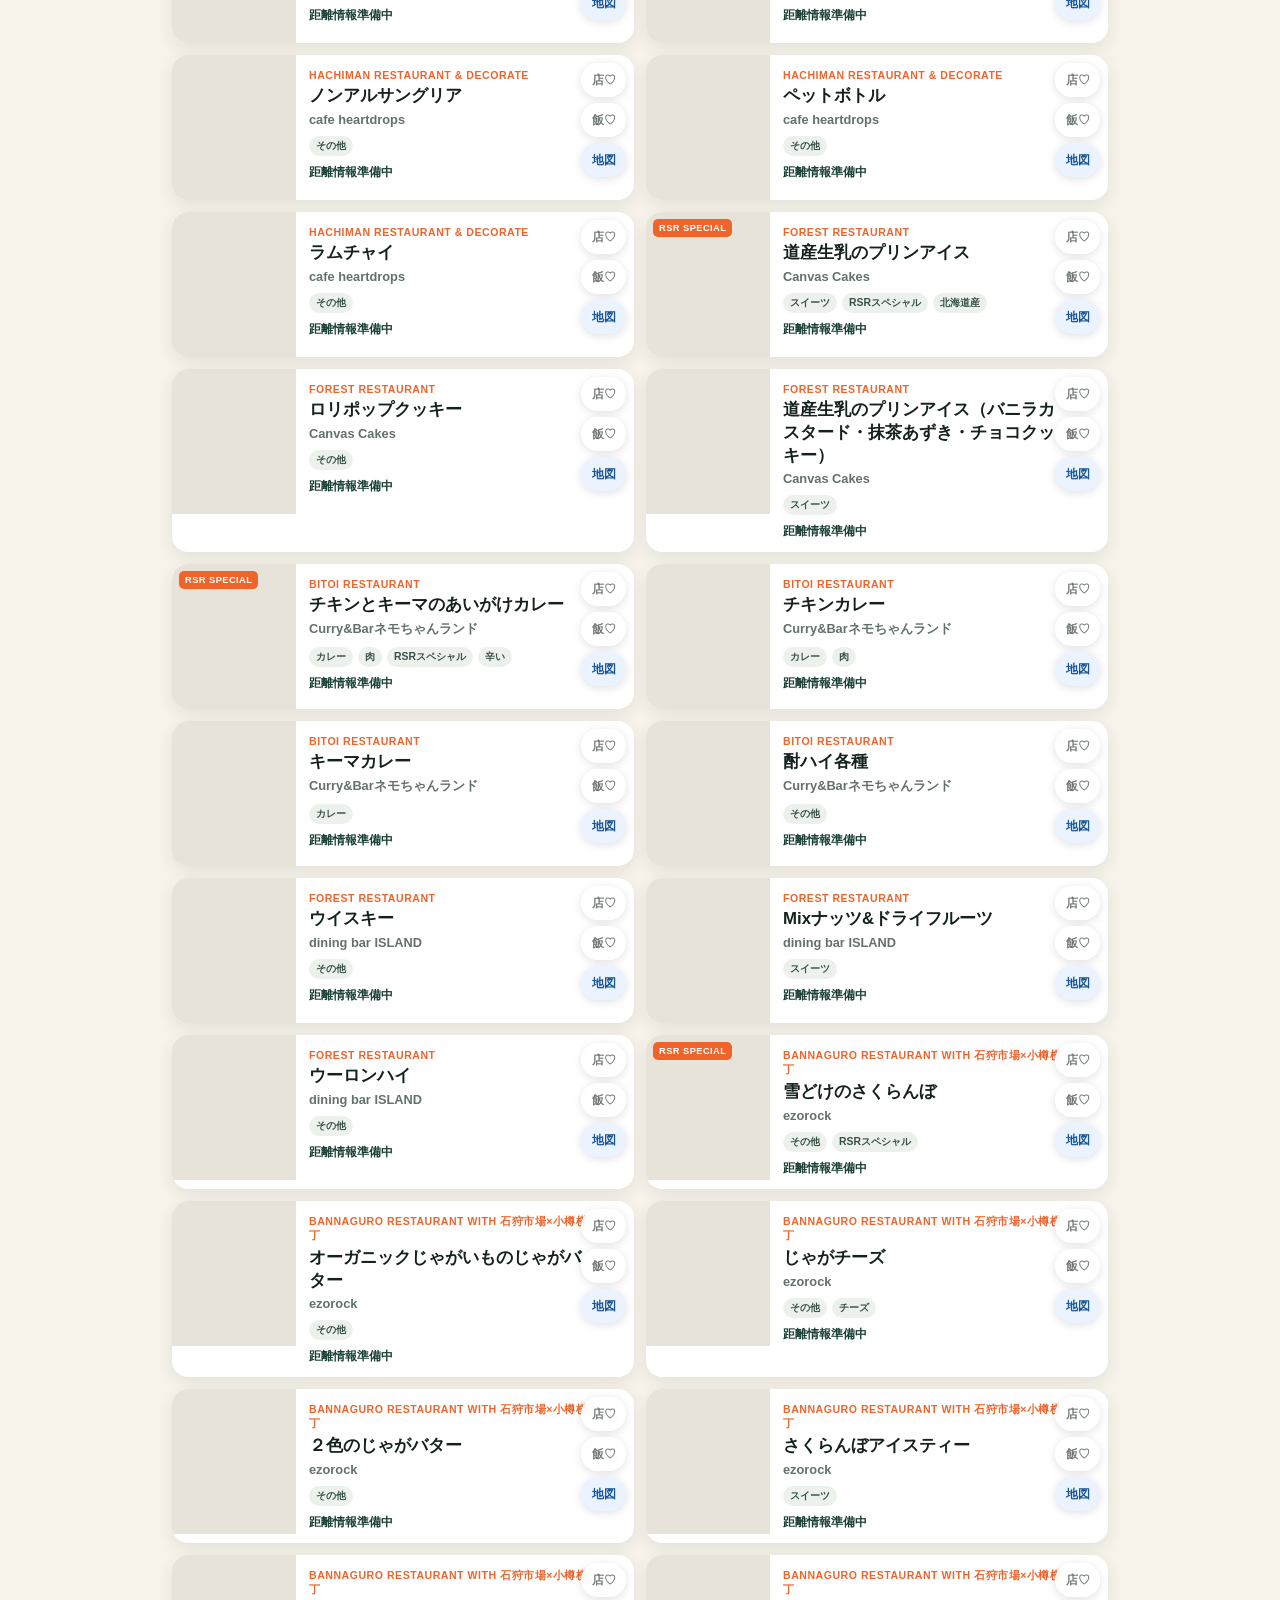
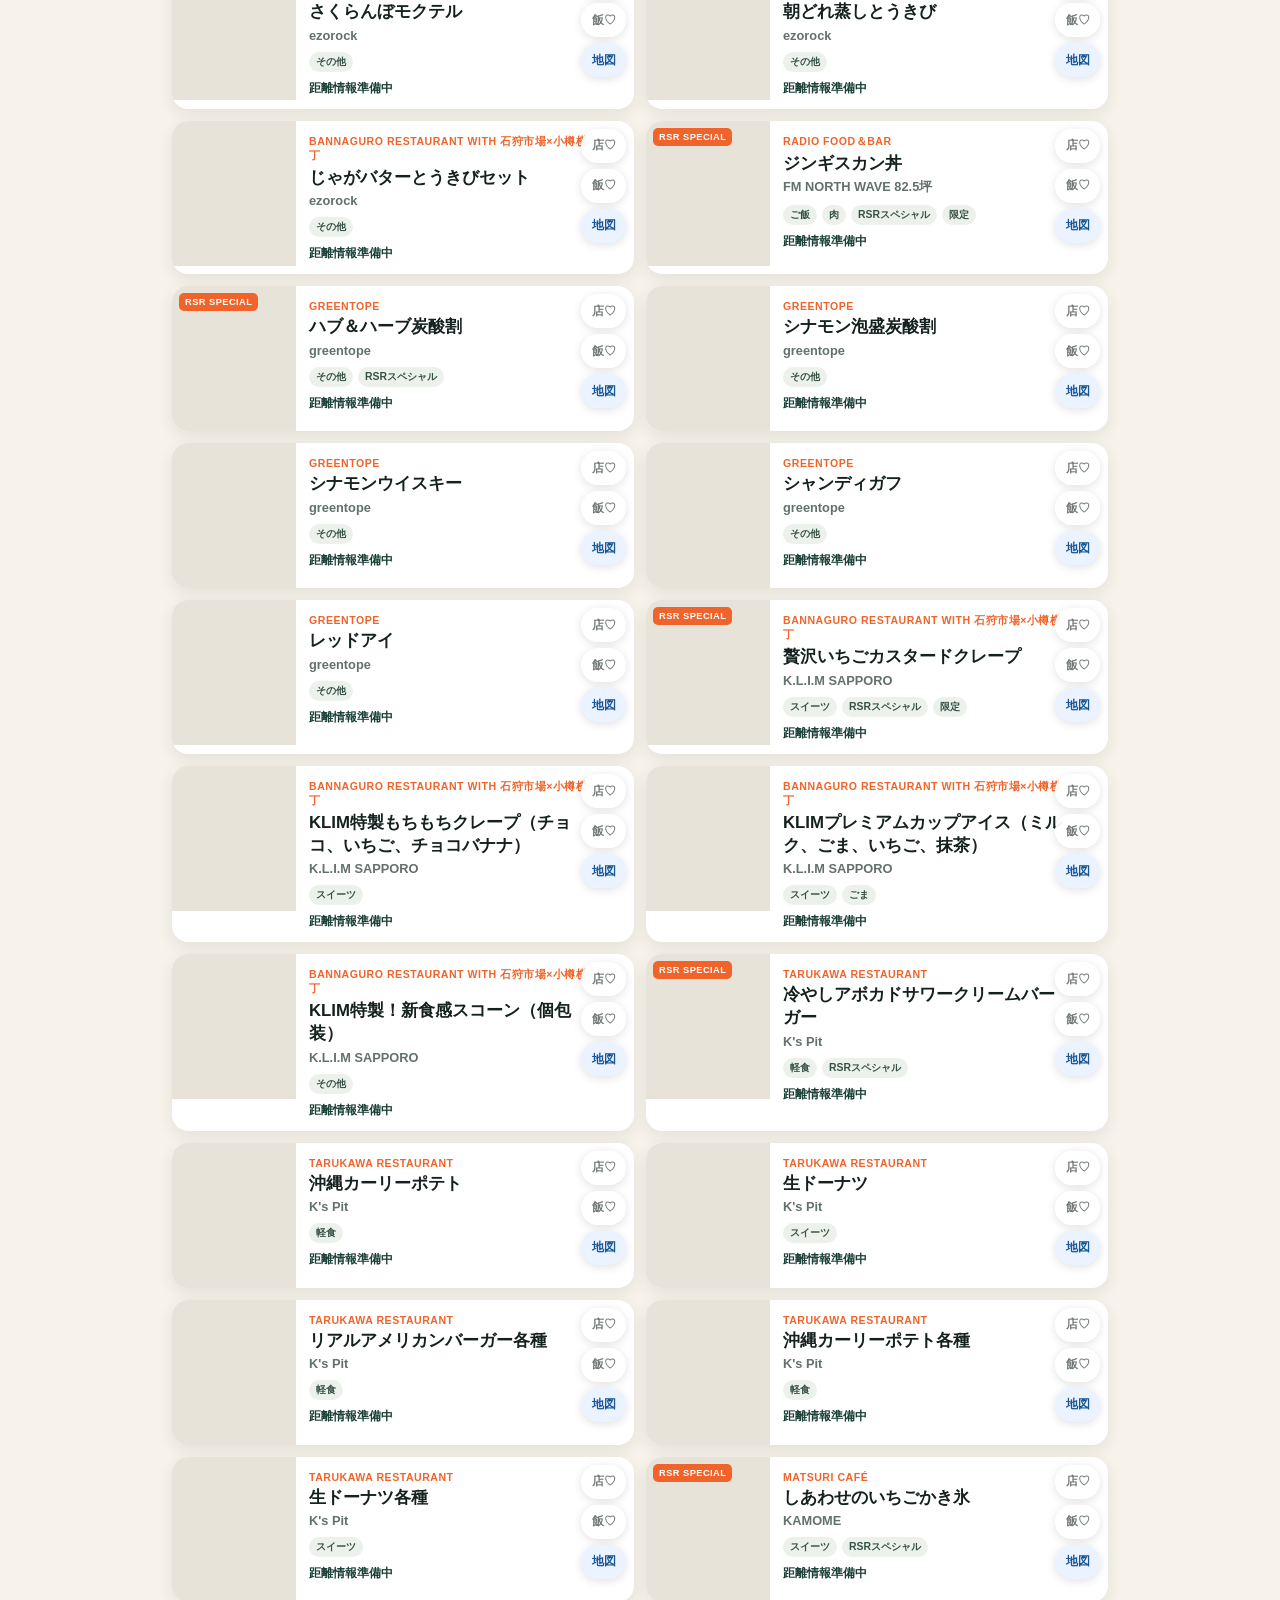
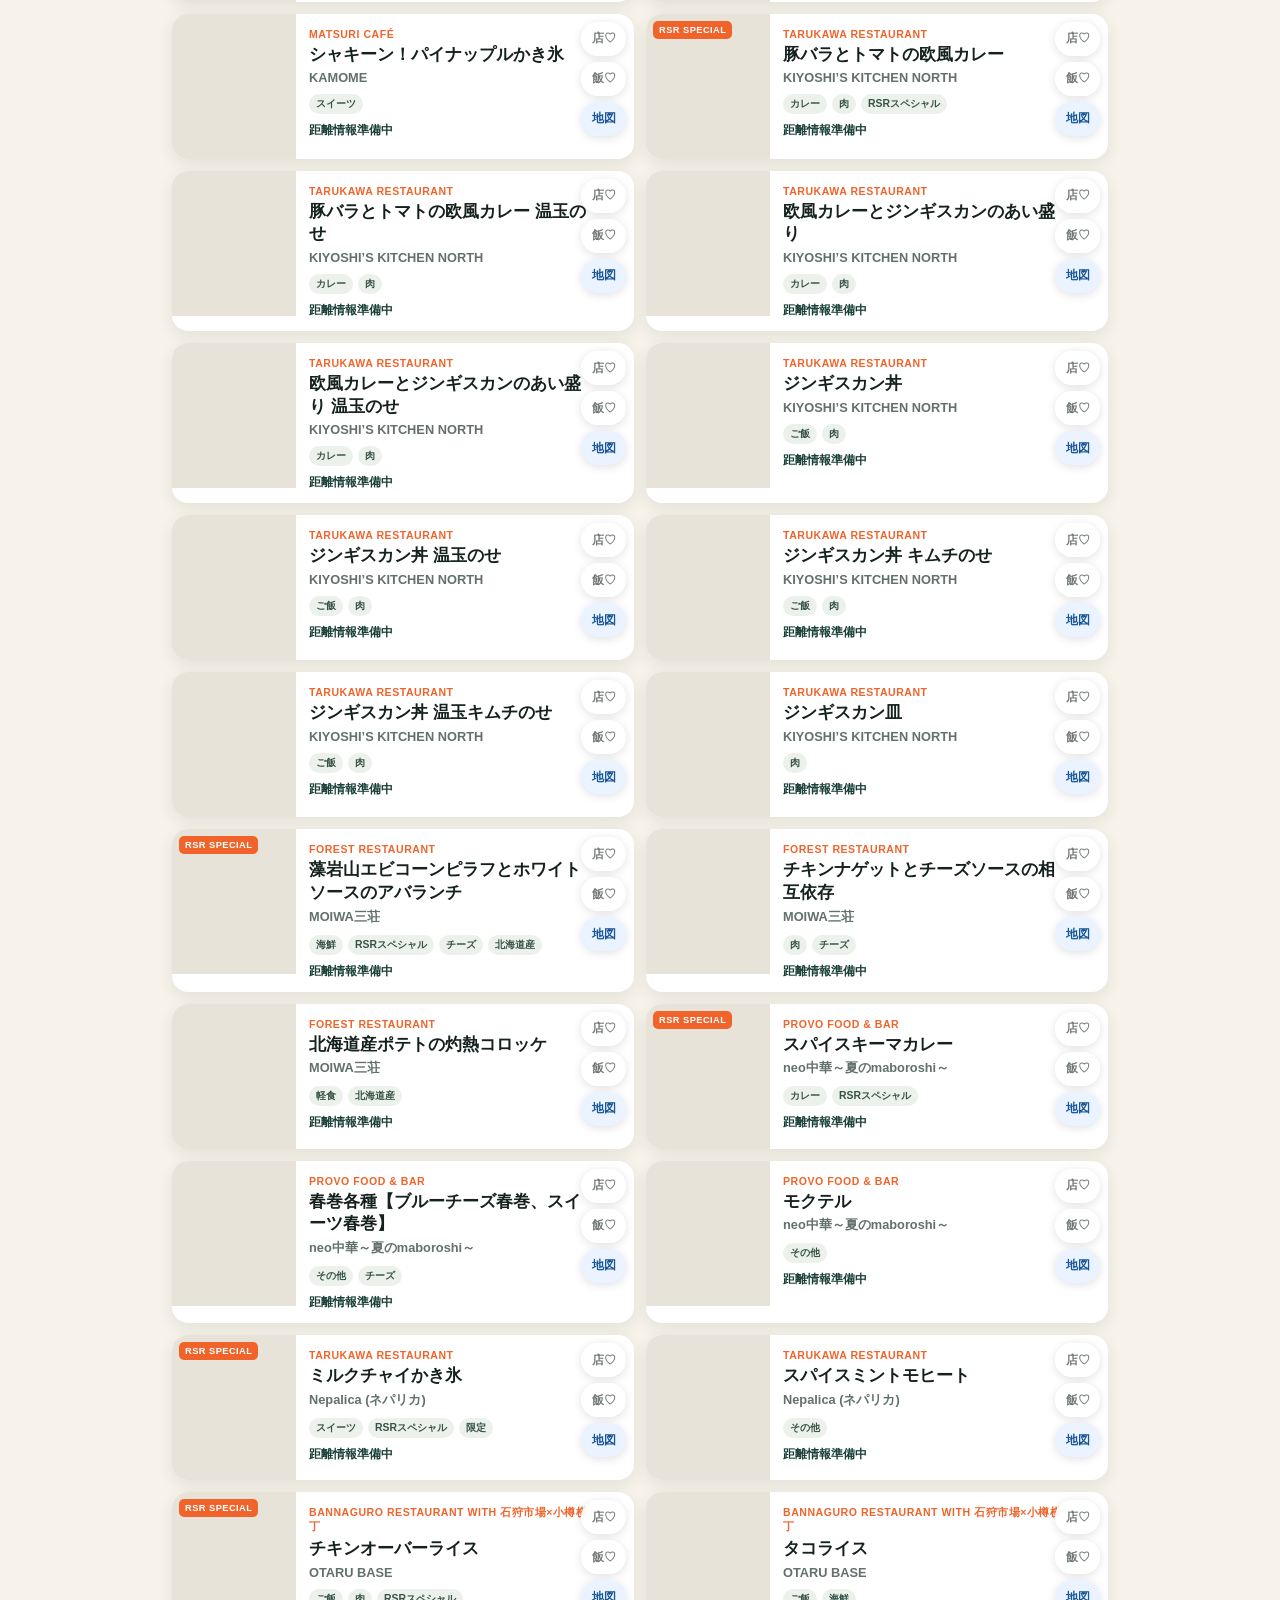
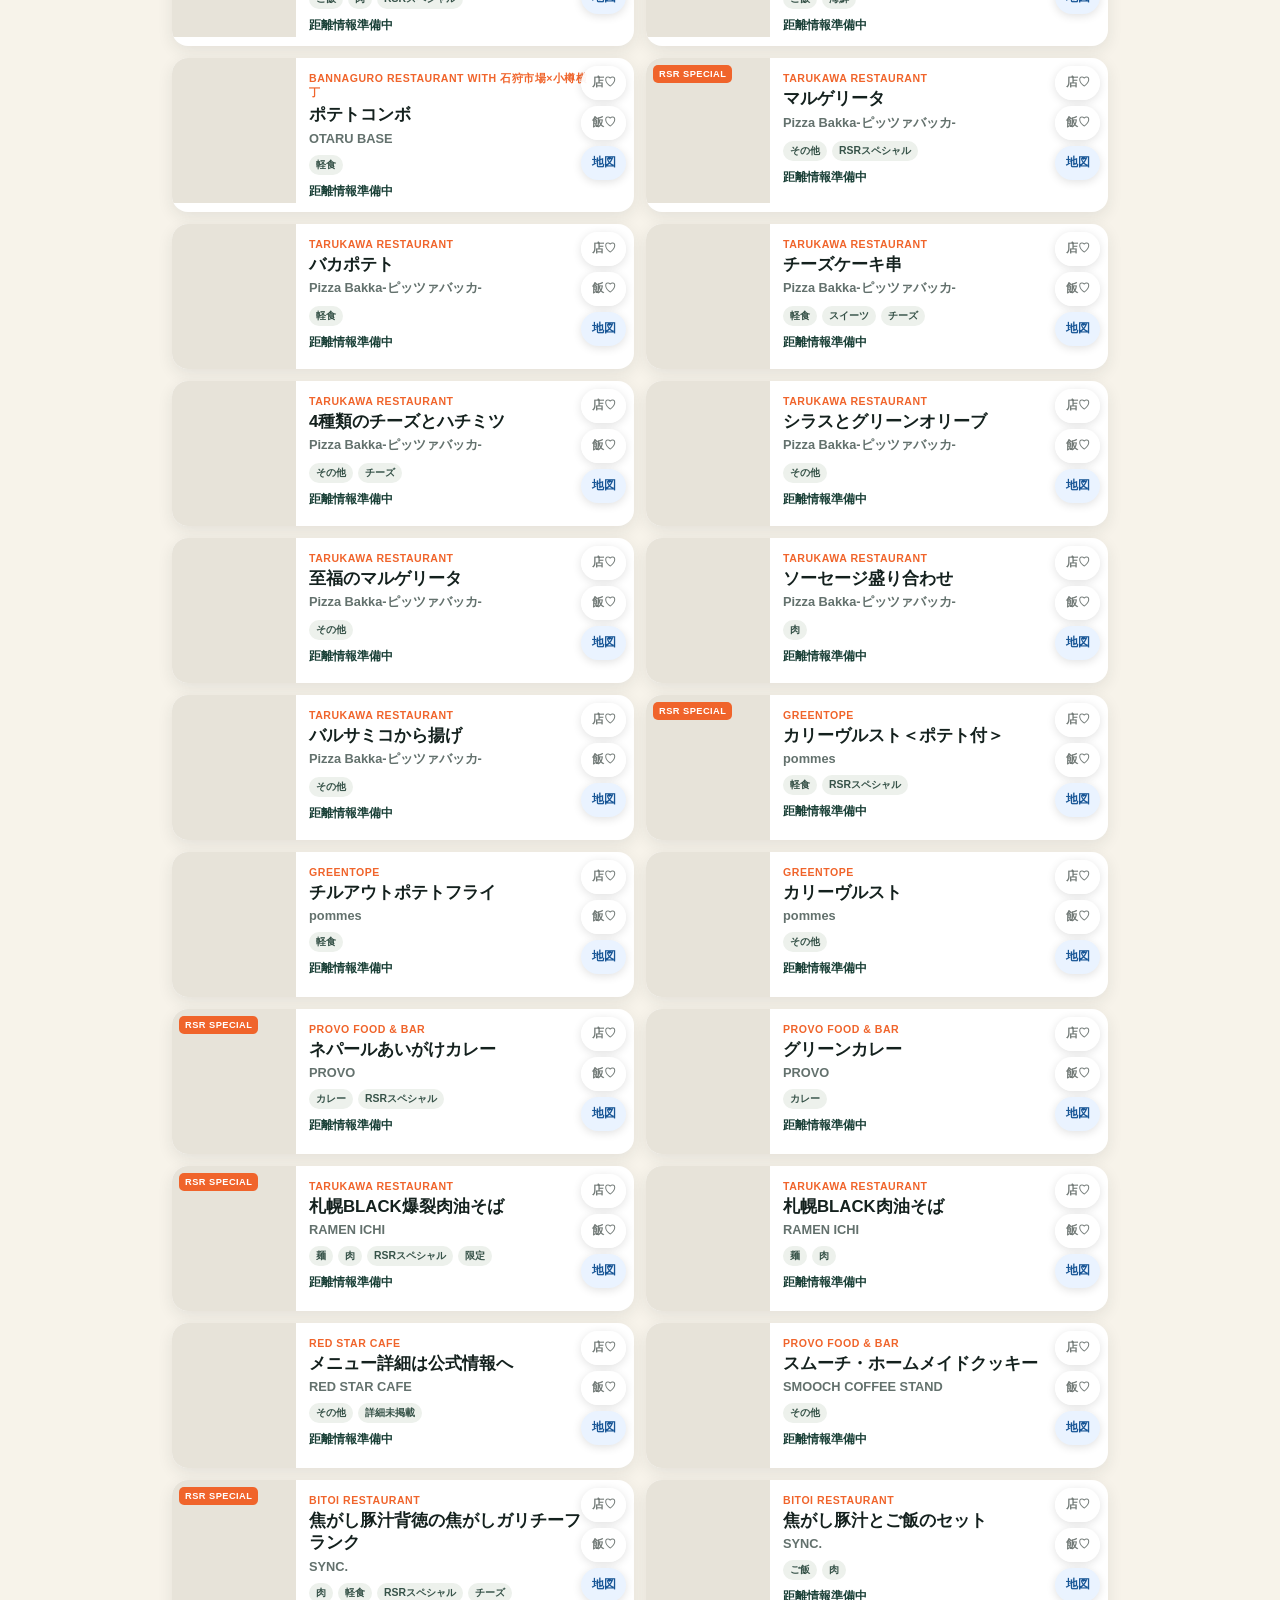
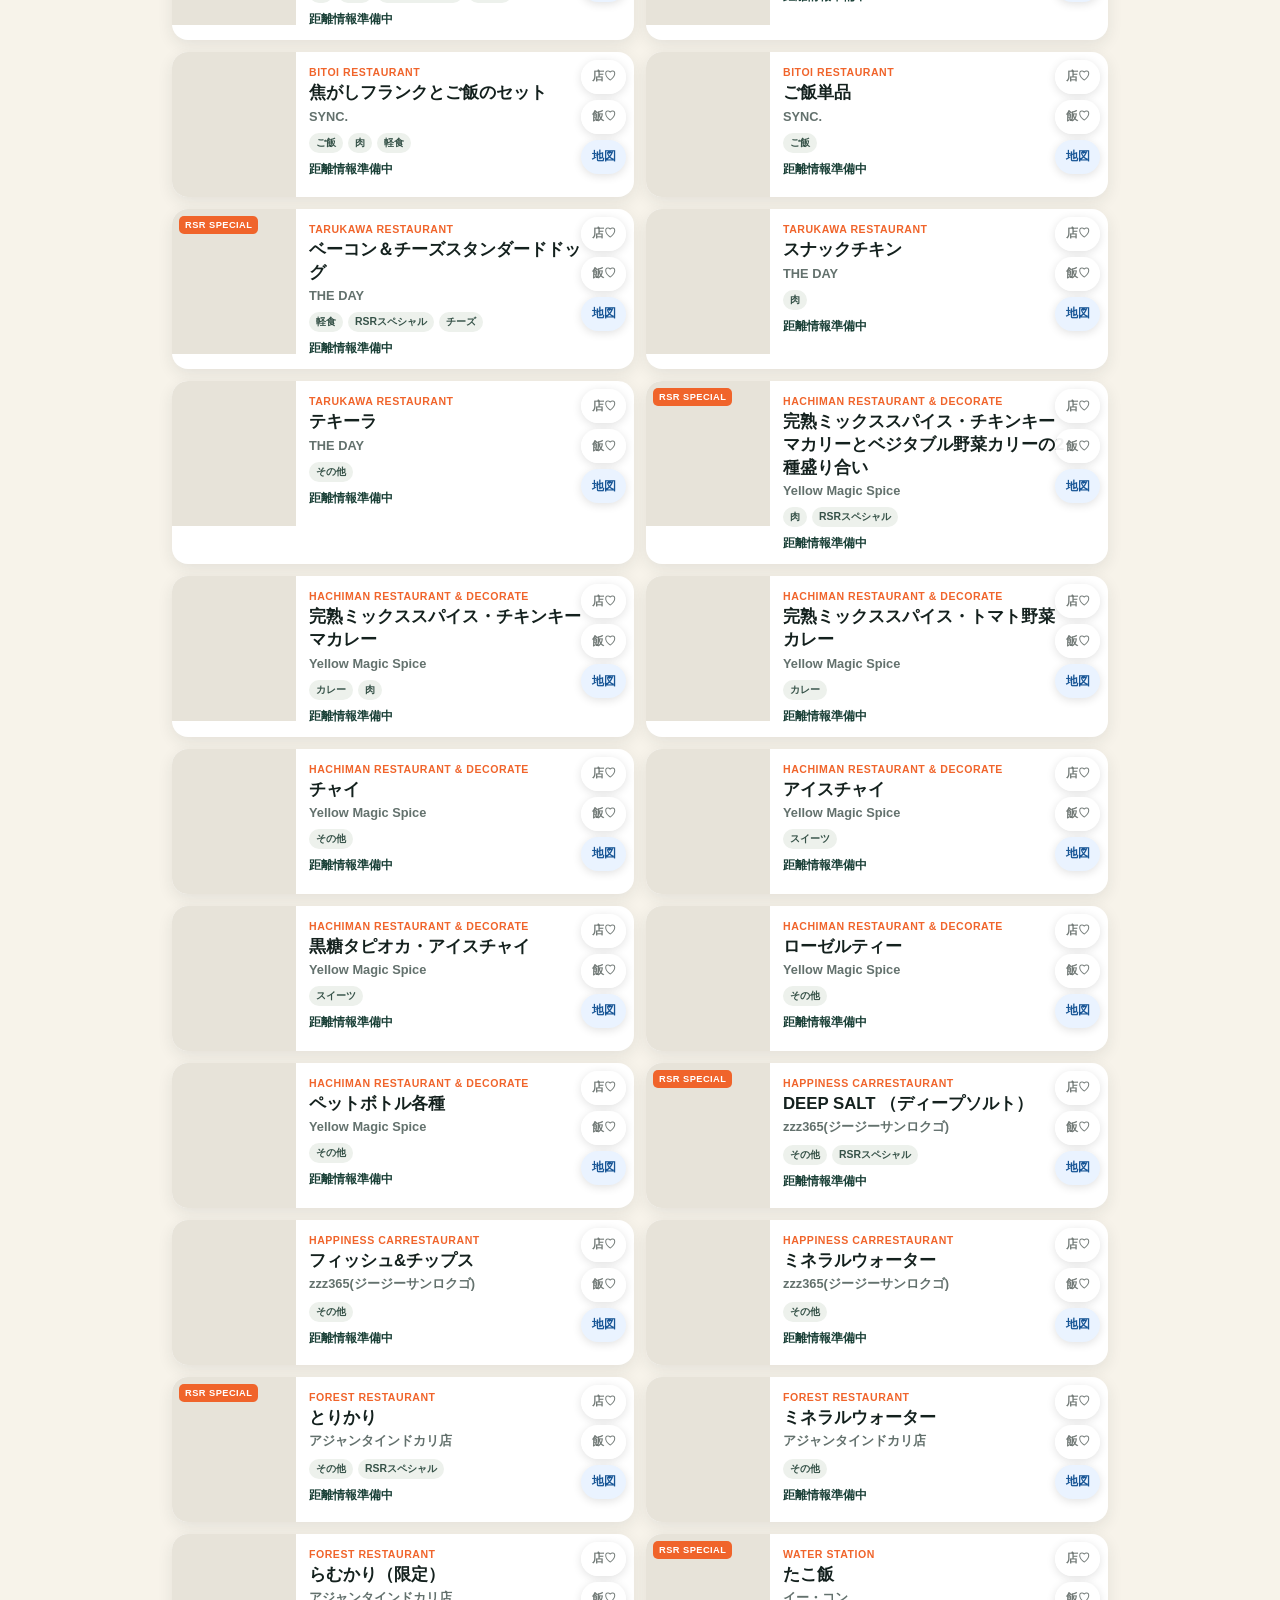
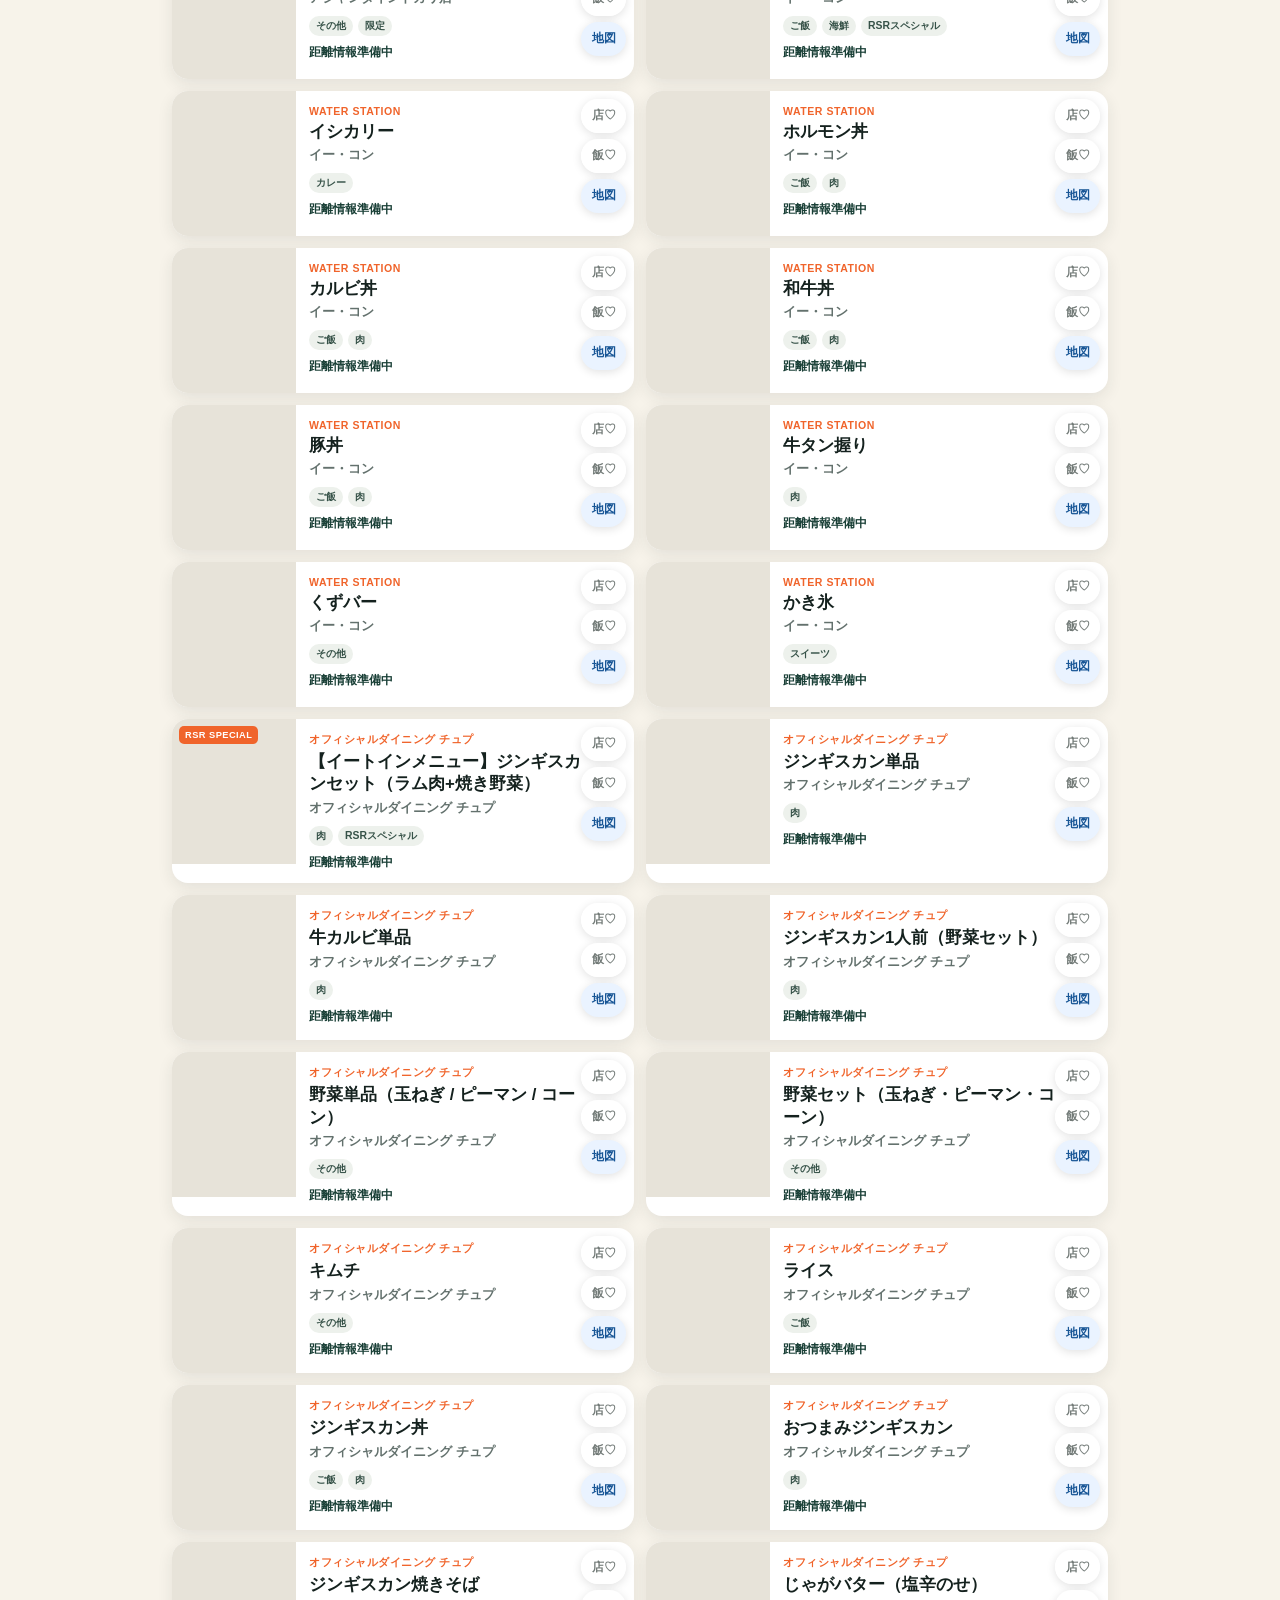
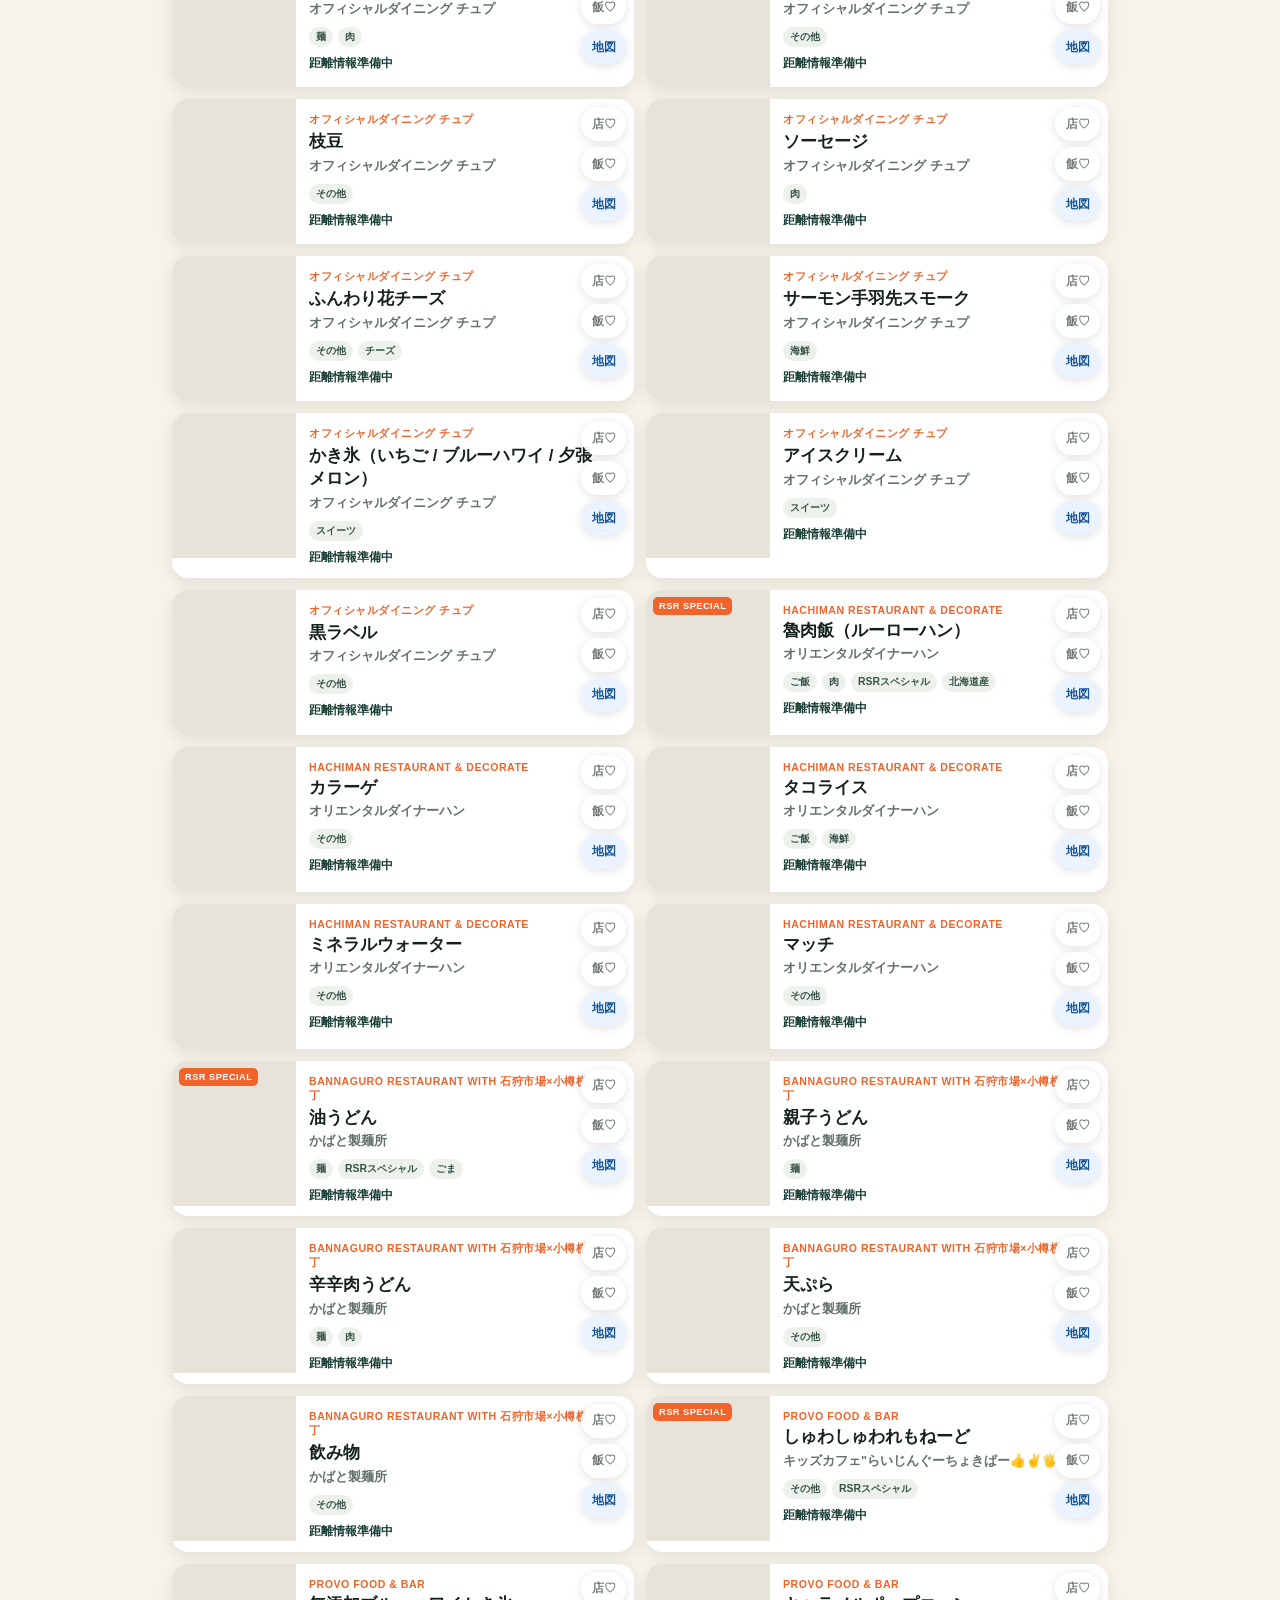
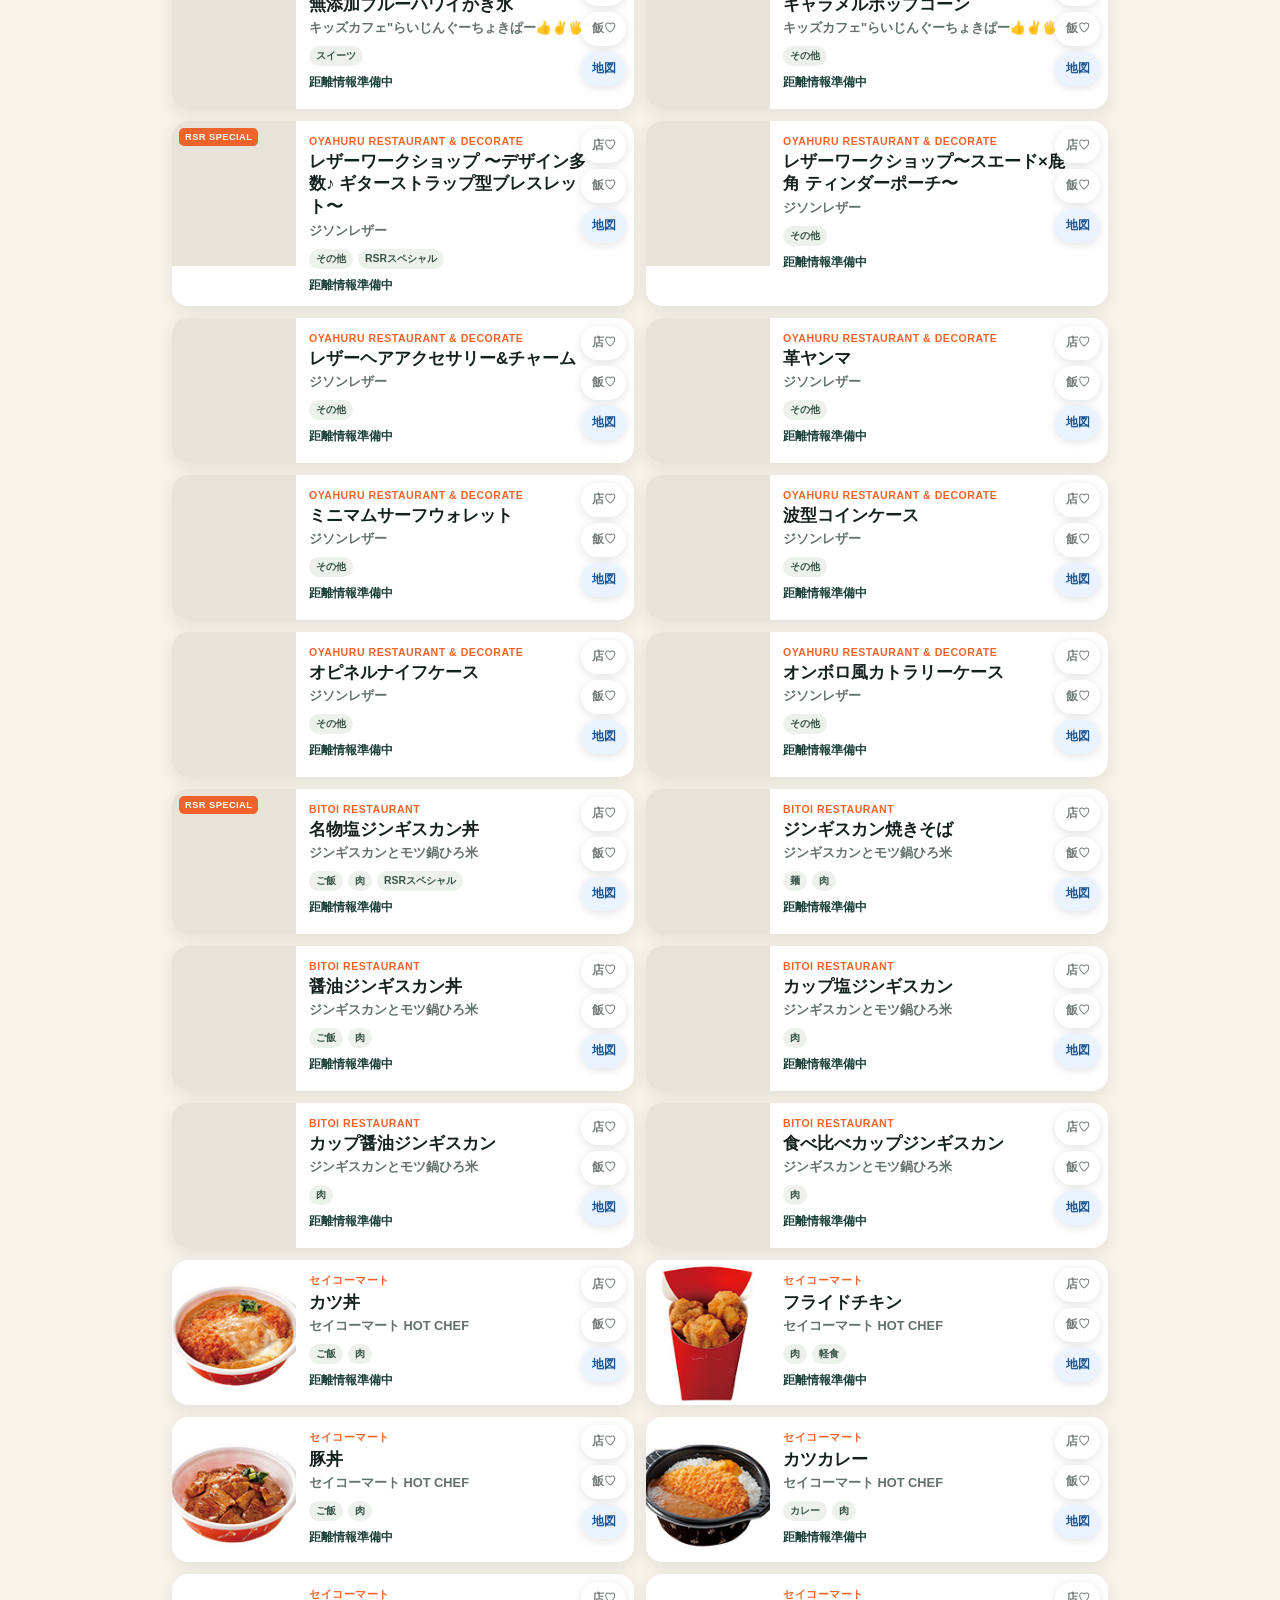
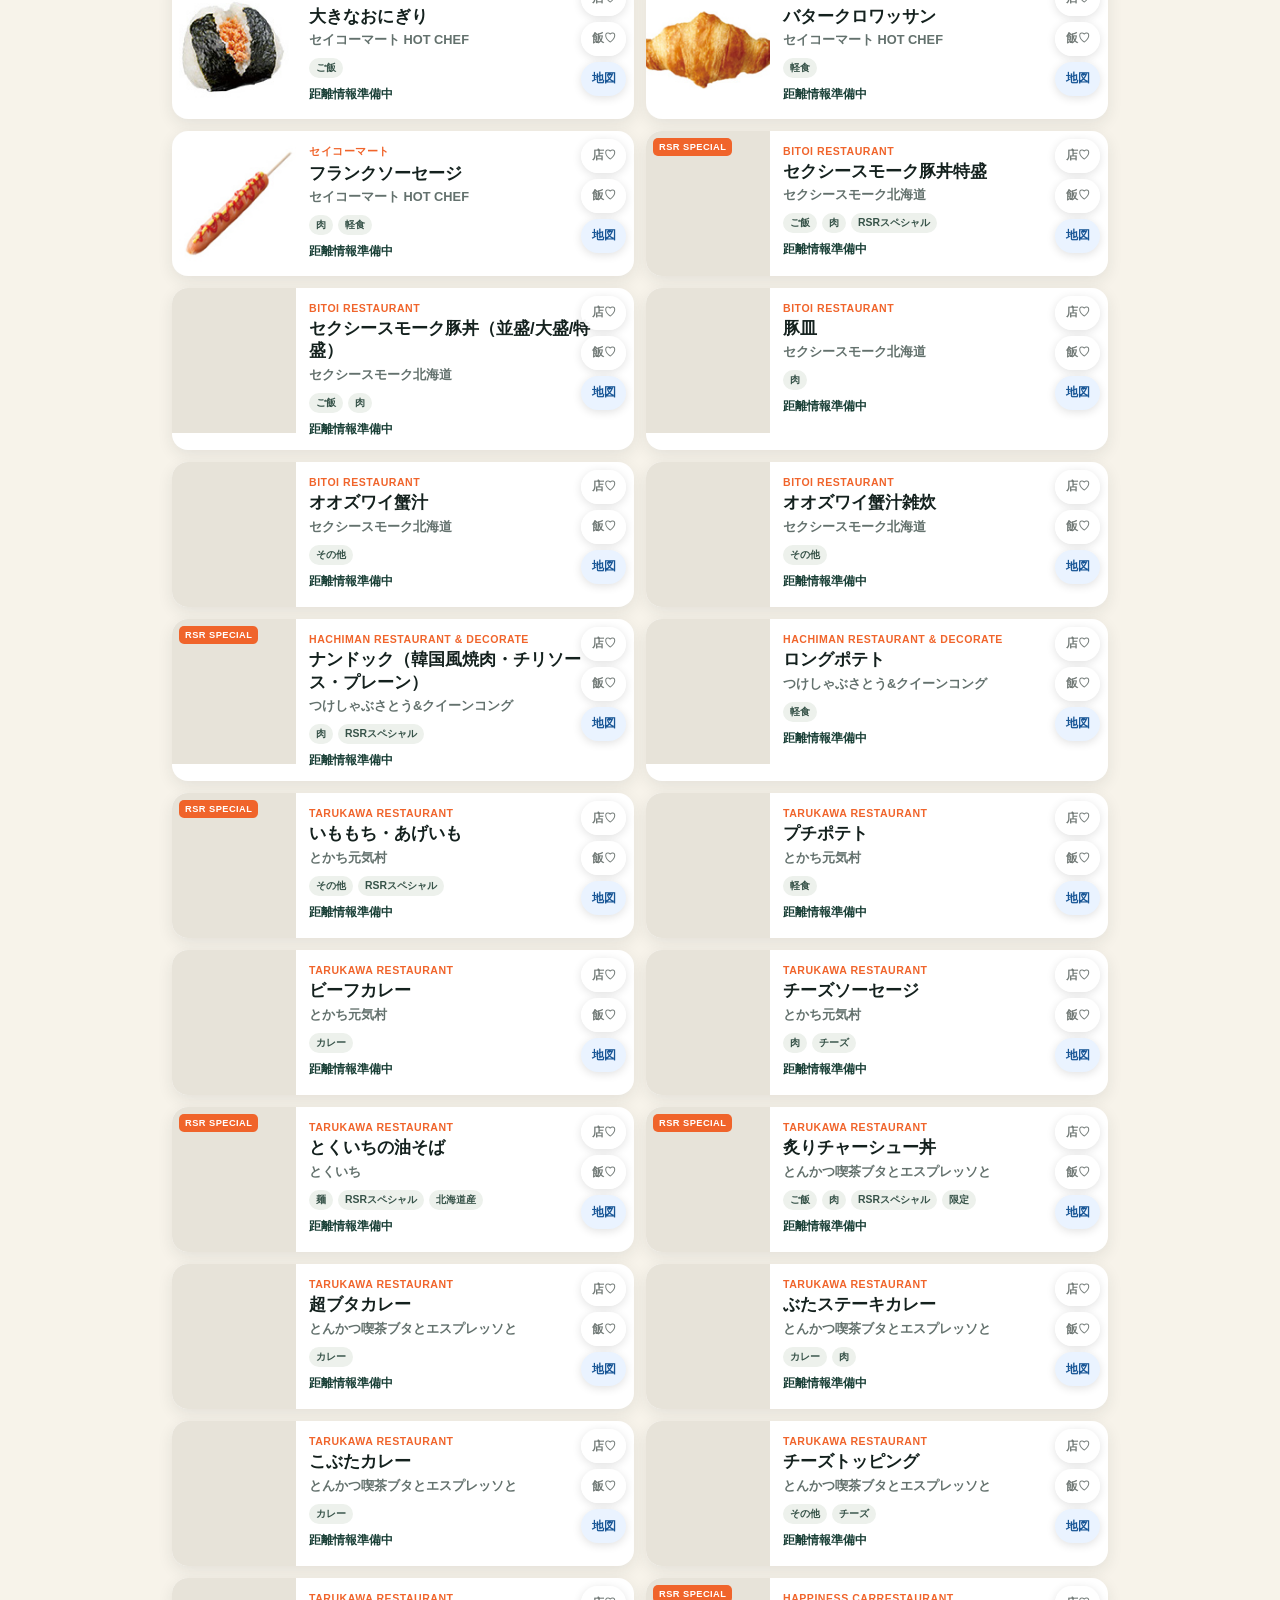
==== commit 9985ceae: "Correct misplaced food and drink categories" ====
--- a/index.html
+++ b/index.html
@@ -9,7 +9,7 @@
   <link rel="manifest" href="manifest.webmanifest">
   <link rel="preconnect" href="https://rsr.wess.co.jp">
   <link rel="stylesheet" href="assets/leaflet/leaflet.css">
-  <link rel="stylesheet" href="styles.css?v=22">
+  <link rel="stylesheet" href="styles.css?v=24">
 </head>
 <body>
   <header class="hero">
@@ -80,6 +80,6 @@
     </article>
   </template>
   <script src="assets/leaflet/leaflet.js"></script>
-  <script src="app.js?v=22" defer></script>
+  <script src="app.js?v=24" defer></script>
 </body>
 </html>
